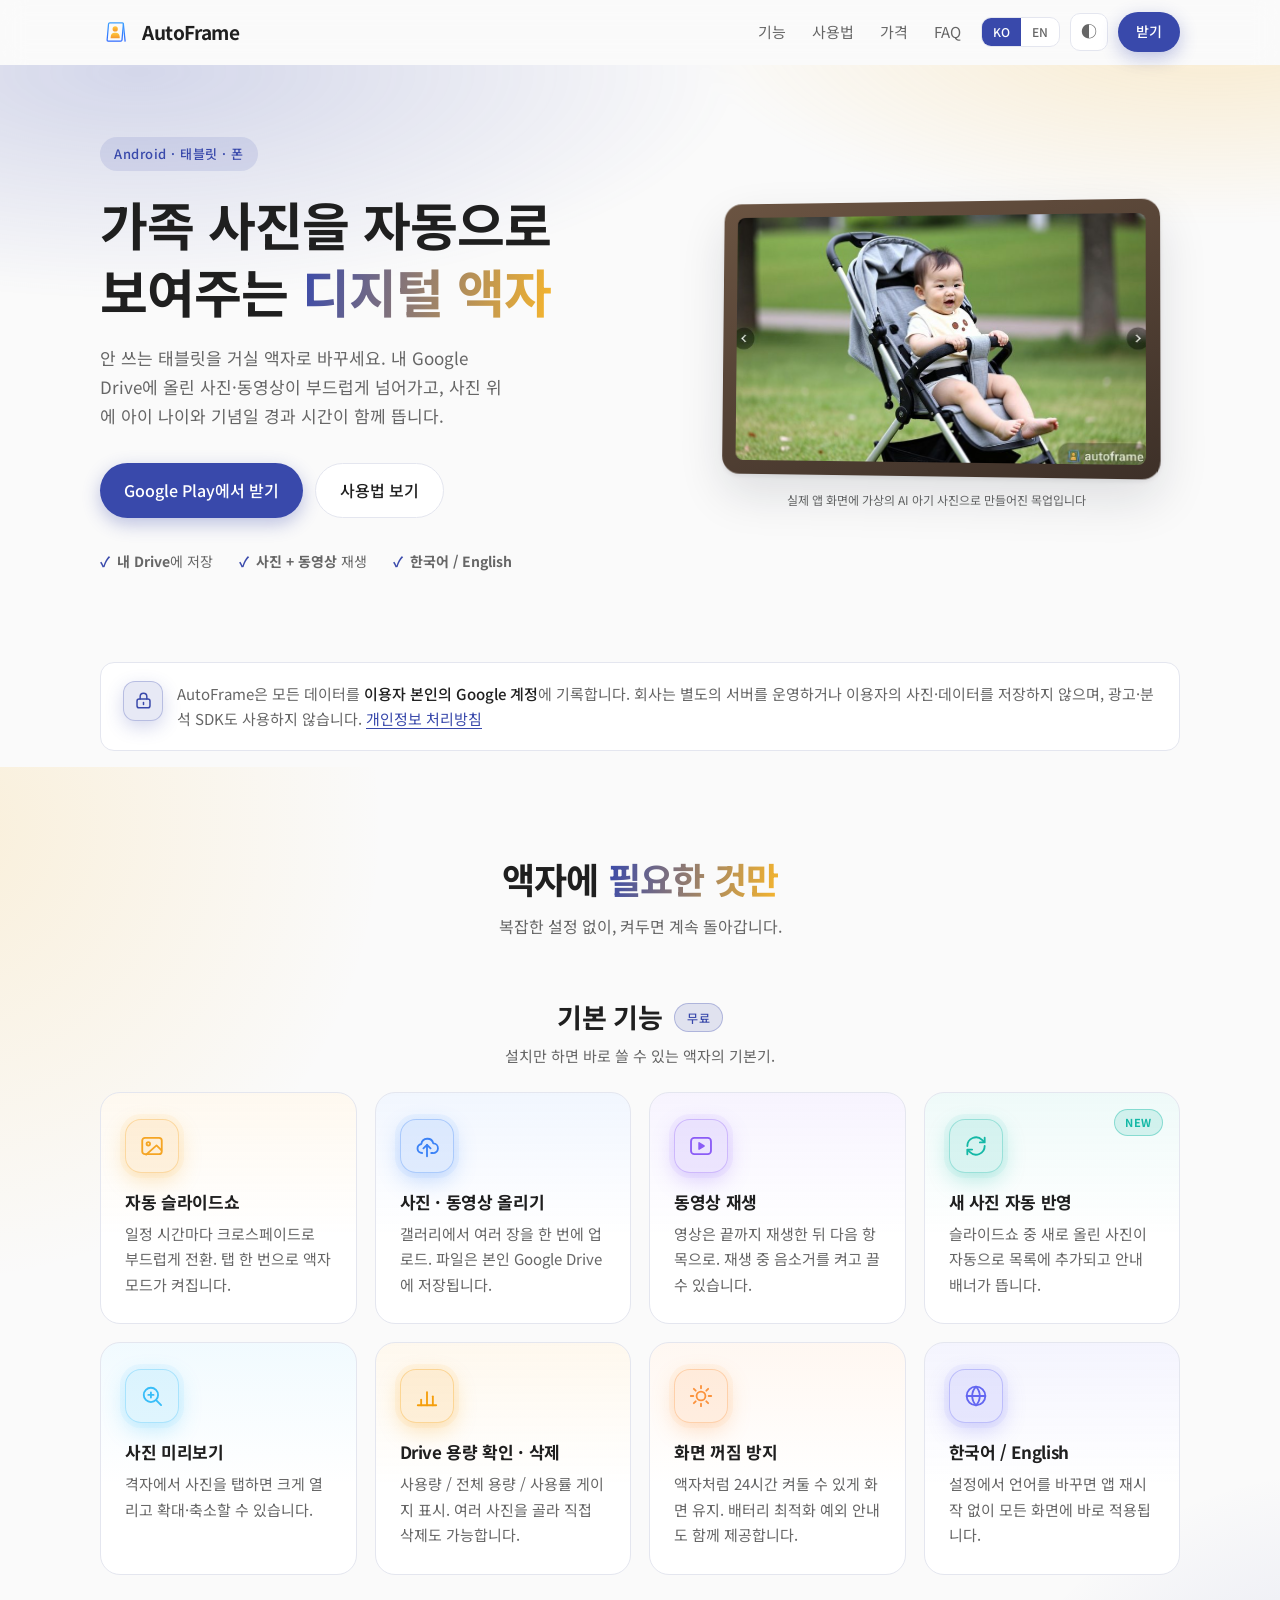
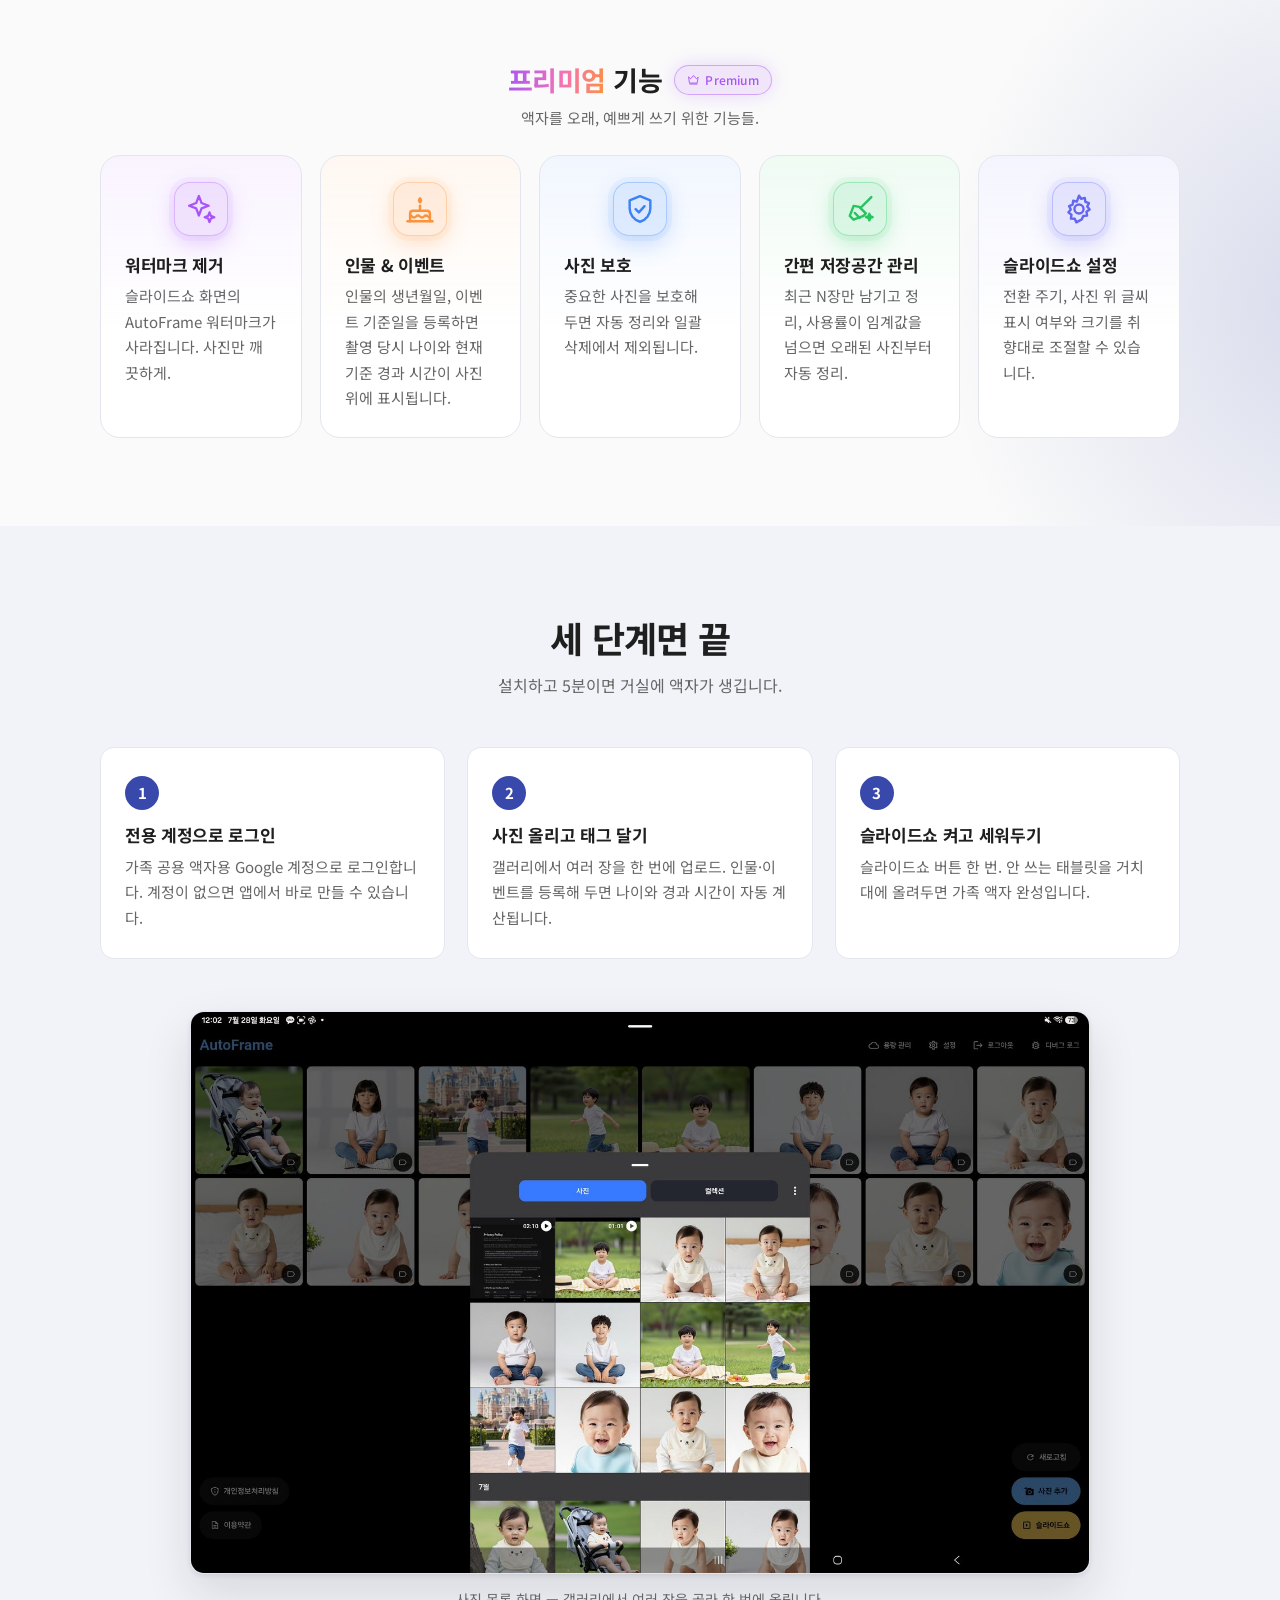
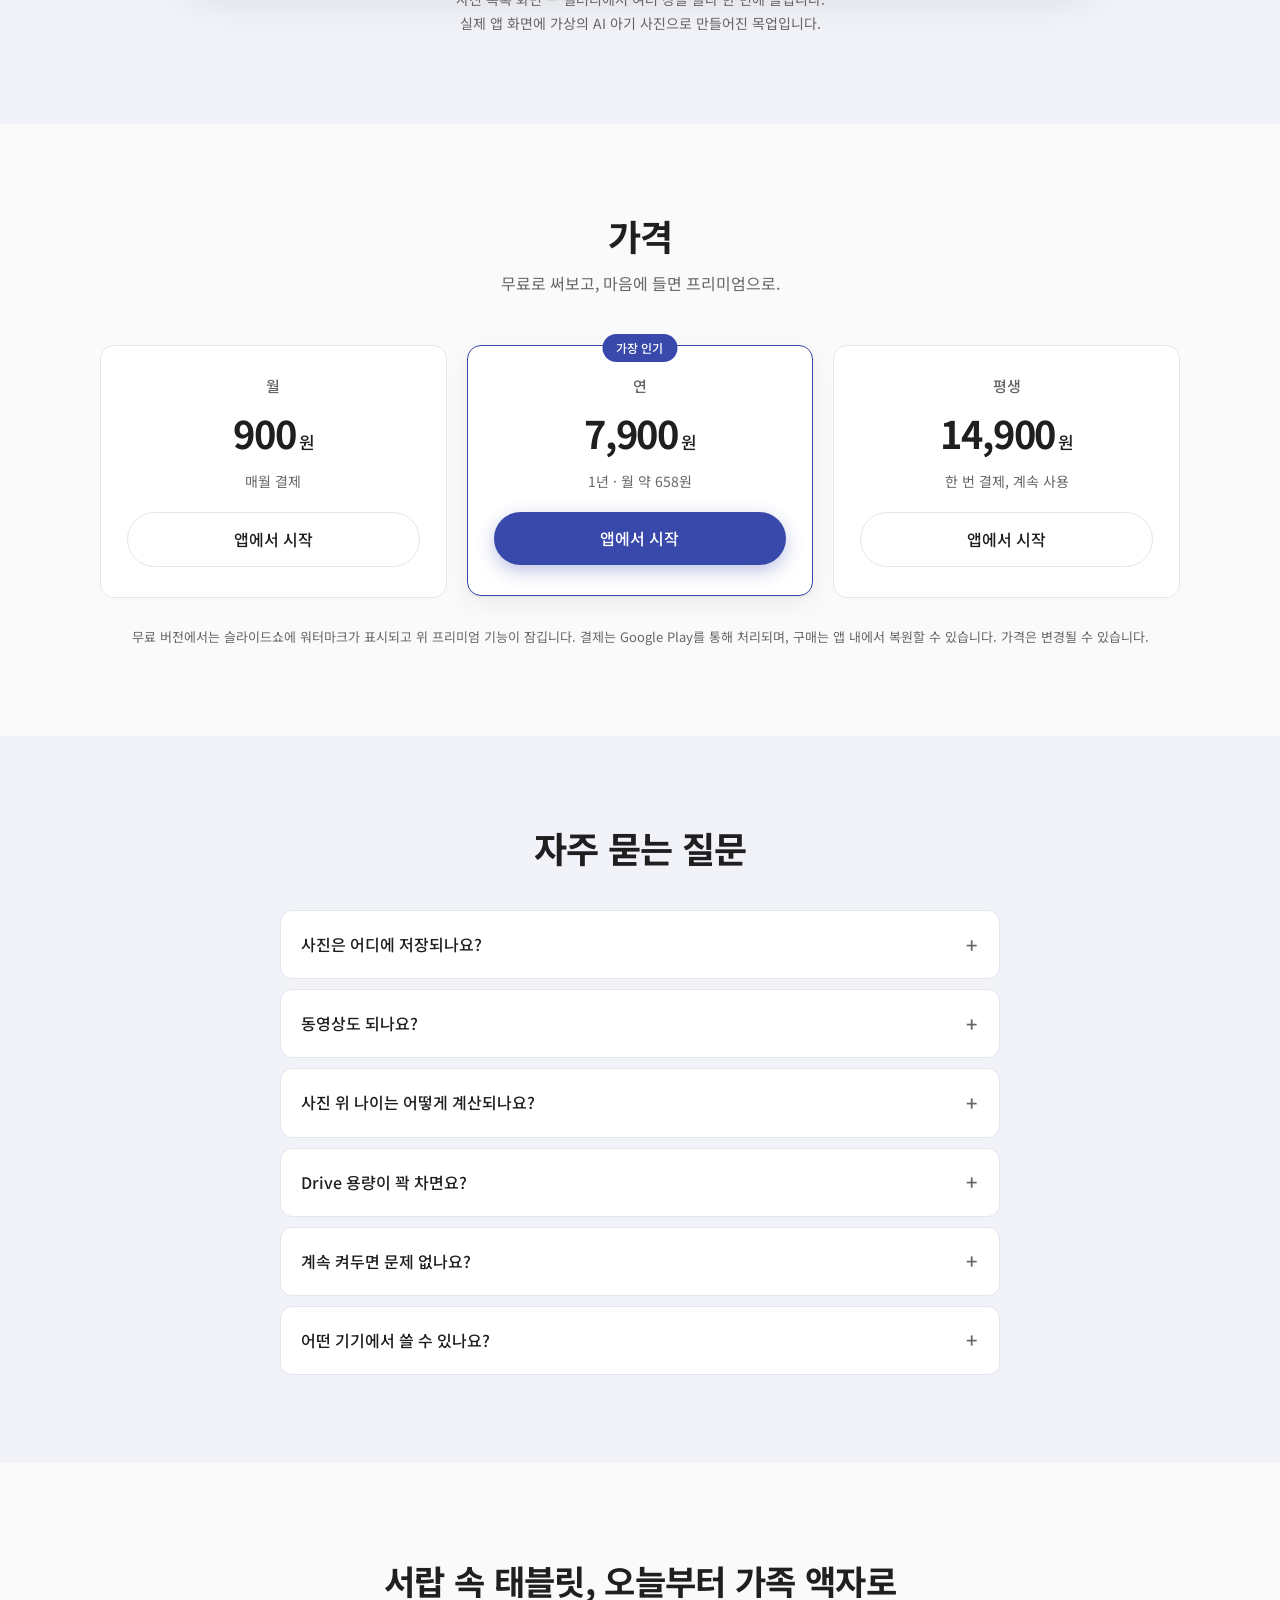
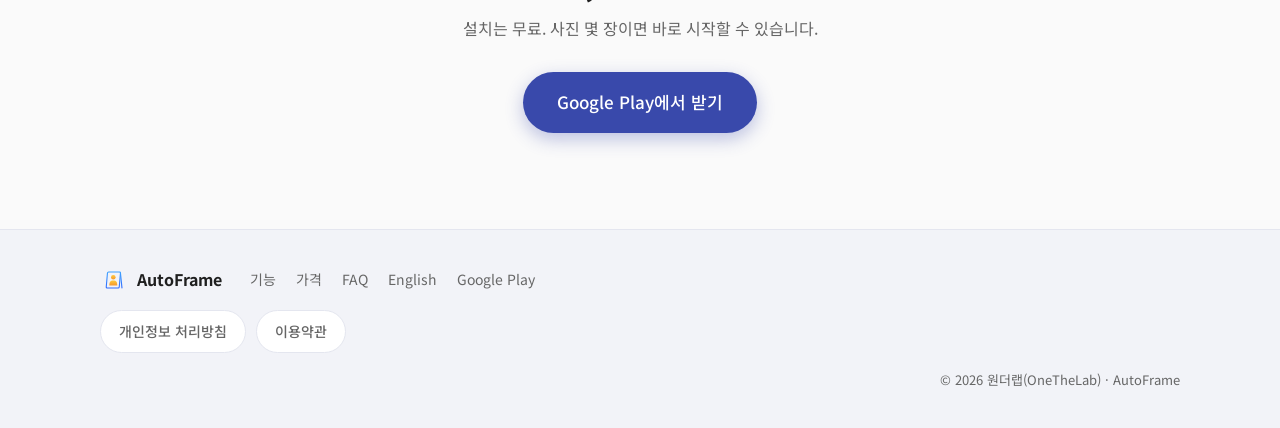
==== index.html @ da2c9f73 "Crop the letterbox out of the hero screenshot The app letterboxes the photo inside the 16:10 tablet " ====
<!DOCTYPE html>
<html lang="ko">
<head>
<meta charset="UTF-8">
<meta name="viewport" content="width=device-width, initial-scale=1">
<title>AutoFrame — 가족 사진을 자동으로 보여주는 디지털 액자</title>
<meta name="description" content="안 쓰는 태블릿을 가족 액자로. 내 Google Drive의 사진·동영상이 자동으로 넘어가고, 아이 나이와 기념일 경과 시간이 함께 표시됩니다.">
<meta name="theme-color" content="#3949AB">
<link rel="icon" href="assets/mark.svg" type="image/svg+xml">
<link rel="alternate" hreflang="ko" href="./">
<link rel="alternate" hreflang="en" href="en/">
<link rel="alternate" hreflang="x-default" href="./">
<meta property="og:title" content="AutoFrame — 가족 사진 디지털 액자">
<meta property="og:description" content="안 쓰는 태블릿을 가족 액자로. 사진이 자동으로 넘어가고 아이 나이가 함께 표시됩니다.">
<meta property="og:type" content="website">
<meta property="og:image" content="assets/feature.png">
<link rel="preconnect" href="https://fonts.googleapis.com">
<link rel="preconnect" href="https://fonts.gstatic.com" crossorigin>
<link href="https://fonts.googleapis.com/css2?family=Noto+Sans+KR:wght@400;500;700&display=swap" rel="stylesheet">
<link rel="stylesheet" href="css/style.css">
</head>
<body>

<svg width="0" height="0" style="position:absolute" aria-hidden="true" focusable="false">
  <symbol id="i-photo" viewBox="0 0 24 24" fill="none" stroke="currentColor" stroke-width="1.7" stroke-linecap="round" stroke-linejoin="round">
    <rect x="3" y="4.5" width="18" height="15" rx="2.5"/><circle cx="8.6" cy="10" r="1.6"/><path d="M20.6 15.8l-4.4-4.4L6.6 20"/>
  </symbol>
  <symbol id="i-upload" viewBox="0 0 24 24" fill="none" stroke="currentColor" stroke-width="1.7" stroke-linecap="round" stroke-linejoin="round">
    <path d="M7.5 18.5a4.2 4.2 0 0 1-.7-8.35A5.6 5.6 0 0 1 17.8 9.6a3.9 3.9 0 0 1-.3 8.9h-1.6"/><path d="M12 21.5V11"/><path d="M8.7 14.2L12 10.9l3.3 3.3"/>
  </symbol>
  <symbol id="i-play" viewBox="0 0 24 24" fill="none" stroke="currentColor" stroke-width="1.7" stroke-linecap="round" stroke-linejoin="round">
    <rect x="2.8" y="4.5" width="18.4" height="15" rx="3"/><path d="M10.2 9.1l4.6 2.9-4.6 2.9z" fill="currentColor" stroke-width="1.4"/>
  </symbol>
  <symbol id="i-refresh" viewBox="0 0 24 24" fill="none" stroke="currentColor" stroke-width="1.7" stroke-linecap="round" stroke-linejoin="round">
    <path d="M4 12a8 8 0 0 1 13.6-5.7l2 2"/><path d="M20 4.3v4.4h-4.4"/><path d="M20 12a8 8 0 0 1-13.6 5.7l-2-2"/><path d="M4 19.7v-4.4h4.4"/>
  </symbol>
  <symbol id="i-search" viewBox="0 0 24 24" fill="none" stroke="currentColor" stroke-width="1.7" stroke-linecap="round" stroke-linejoin="round">
    <circle cx="11" cy="11" r="6.6"/><path d="M15.8 15.8l4.6 4.6"/><path d="M8.6 11h4.8M11 8.6v4.8"/>
  </symbol>
  <symbol id="i-gauge" viewBox="0 0 24 24" fill="none" stroke="currentColor" stroke-width="1.7" stroke-linecap="round" stroke-linejoin="round">
    <path d="M3.5 20.5h17"/><path d="M6.6 20.5v-5.2"/><path d="M12 20.5V8.4"/><path d="M17.4 20.5v-8.2"/>
  </symbol>
  <symbol id="i-sun" viewBox="0 0 24 24" fill="none" stroke="currentColor" stroke-width="1.7" stroke-linecap="round" stroke-linejoin="round">
    <circle cx="12" cy="12" r="4.1"/><path d="M12 2.6v2.3M12 19.1v2.3M2.6 12h2.3M19.1 12h2.3M5.4 5.4l1.7 1.7M16.9 16.9l1.7 1.7M18.6 5.4l-1.7 1.7M7.1 16.9l-1.7 1.7"/>
  </symbol>
  <symbol id="i-globe" viewBox="0 0 24 24" fill="none" stroke="currentColor" stroke-width="1.7" stroke-linecap="round" stroke-linejoin="round">
    <circle cx="12" cy="12" r="8.6"/><path d="M3.4 12h17.2"/><path d="M12 3.4c2.3 2.4 3.5 5.4 3.5 8.6S14.3 18.2 12 20.6C9.7 18.2 8.5 15.2 8.5 12S9.7 5.8 12 3.4z"/>
  </symbol>
  <symbol id="i-sparkle" viewBox="0 0 24 24" fill="none" stroke="currentColor" stroke-width="1.6" stroke-linecap="round" stroke-linejoin="round">
    <path d="M10.5 2.8l1.9 5 5 1.9-5 1.9-1.9 5-1.9-5-5-1.9 5-1.9z"/><path d="M18 14.4l.95 2.45 2.45.95-2.45.95-.95 2.45-.95-2.45-2.45-.95 2.45-.95z"/>
  </symbol>
  <symbol id="i-cake" viewBox="0 0 24 24" fill="none" stroke="currentColor" stroke-width="1.7" stroke-linecap="round" stroke-linejoin="round">
    <path d="M3.2 20.6h17.6"/><path d="M5 20.6v-5.4a2 2 0 0 1 2-2h10a2 2 0 0 1 2 2v5.4"/><path d="M5 16.6c1.4 0 1.4 1.4 2.8 1.4s1.4-1.4 2.8-1.4 1.4 1.4 2.8 1.4 1.4-1.4 2.8-1.4 1.4 1.4 2.8 1.4"/><path d="M12 13.2V9.6"/><path d="M12 7.4c1-1 1-2 0-3-1 1-1 2 0 3z"/>
  </symbol>
  <symbol id="i-shield" viewBox="0 0 24 24" fill="none" stroke="currentColor" stroke-width="1.7" stroke-linecap="round" stroke-linejoin="round">
    <path d="M12 2.9l7.3 3v5.7c0 4.3-3 8-7.3 9.4-4.3-1.4-7.3-5.1-7.3-9.4V5.9z"/><path d="M8.9 12.1l2.3 2.3 4-4.4"/>
  </symbol>
  <symbol id="i-broom" viewBox="0 0 24 24" fill="none" stroke="currentColor" stroke-width="1.7" stroke-linecap="round" stroke-linejoin="round">
    <path d="M20 3.6l-7.7 7.7"/><path d="M11.5 10.5l4.6 4.6-1.6 1.7-7.1 2.7-2.6-2.6 2.7-7.1z"/><path d="M8.3 14.8l3.4 3.4"/><path d="M18.6 15.4l.62 1.68 1.68.62-1.68.62-.62 1.68-.62-1.68-1.68-.62 1.68-.62z"/>
  </symbol>
  <symbol id="i-gear" viewBox="0 0 24 24" fill="none" stroke="currentColor" stroke-width="1.7" stroke-linecap="round" stroke-linejoin="round">
    <circle cx="12" cy="12" r="3.2"/>
    <path d="M12 2.6l1.5 2.2 2.6-.6.4 2.7 2.5 1-1.2 2.4 1.7 2.1-2.2 1.6.4 2.7-2.7.2-1.1 2.5L12 20.4l-1.9 1-1.1-2.5-2.7-.2.4-2.7-2.2-1.6 1.7-2.1L5 9.9l2.5-1 .4-2.7 2.6.6z"/>
  </symbol>
  <symbol id="i-crown" viewBox="0 0 24 24" fill="none" stroke="currentColor" stroke-width="1.7" stroke-linecap="round" stroke-linejoin="round">
    <path d="M3.4 7.6l3.2 3.1 5.4-6 5.4 6 3.2-3.1-1.8 11H5.2z"/><path d="M5.2 20.4h13.6"/>
  </symbol>
  <symbol id="i-lock" viewBox="0 0 24 24" fill="none" stroke="currentColor" stroke-width="1.7" stroke-linecap="round" stroke-linejoin="round">
    <rect x="4.6" y="10.2" width="14.8" height="10.2" rx="2.4"/><path d="M8.2 10.2V7.4a3.8 3.8 0 0 1 7.6 0v2.8"/><path d="M12 14.4v2.2"/>
  </symbol>
</svg>

<a class="skip" href="#features">본문 바로가기</a>

<header class="nav" id="nav">
  <div class="wrap nav-inner">
    <a class="brand" href="#top">
      <img src="assets/mark.svg" alt="" width="32" height="32">
      <span>AutoFrame</span>
    </a>
    <nav class="nav-links">
      <a href="#features">기능</a>
      <a href="#how">사용법</a>
      <a href="#pricing">가격</a>
      <a href="#faq">FAQ</a>
    </nav>
    <div class="nav-actions">
      <div class="lang" role="group" aria-label="언어 선택">
        <a class="is-on" href="./" aria-current="page" hreflang="ko">KO</a>
        <a href="en/" hreflang="en" data-lang-switch="en">EN</a>
      </div>
      <button class="theme-toggle" id="themeToggle" type="button" aria-label="테마 전환">
        <span class="theme-icon" aria-hidden="true">◐</span>
      </button>
      <a class="btn btn-primary btn-sm" href="https://play.google.com/store/apps/details?id=com.onethelab.autoframe" target="_blank" rel="noopener">받기</a>
    </div>
  </div>
</header>

<main id="top">

  <!-- HERO -->
  <section class="hero">
    <div class="wrap hero-inner">
      <div class="hero-copy reveal">
        <p class="eyebrow">Android · 태블릿 · 폰</p>
        <h1>가족 사진을 자동으로<br>보여주는 <span class="grad">디지털 액자</span></h1>
        <p class="lead">
          안 쓰는 태블릿을 거실 액자로 바꾸세요.
          내 Google Drive에 올린 사진·동영상이 부드럽게 넘어가고,
          사진 위에 아이 나이와 기념일 경과 시간이 함께 뜹니다.
        </p>
        <div class="cta-row">
          <a class="btn btn-primary" href="https://play.google.com/store/apps/details?id=com.onethelab.autoframe" target="_blank" rel="noopener">Google Play에서 받기</a>
          <a class="btn btn-ghost" href="#how">사용법 보기</a>
        </div>
        <ul class="hero-facts">
          <li><strong>내 Drive</strong>에 저장</li>
          <li><strong>사진 + 동영상</strong> 재생</li>
          <li><strong>한국어 / English</strong></li>
        </ul>
      </div>

      <div class="hero-visual reveal">
        <div class="frame" id="frame">
          <div class="frame-screen">
            <img class="shot-img"
                 src="assets/screens/slideshow-1600.jpg"
                 srcset="assets/screens/slideshow-800.jpg 800w, assets/screens/slideshow-1600.jpg 1600w"
                 sizes="(max-width: 900px) 100vw, 440px"
                 width="1600" height="916"
                 alt="태블릿에 띄운 AutoFrame 슬라이드쇼 화면 — 유모차에 앉은 아기 사진이 전체 화면으로 표시되고 있다">
          </div>
        </div>
        <p class="frame-caption">실제 앱 화면에 가상의 AI 아기 사진으로 만들어진 목업입니다</p>
      </div>
    </div>
  </section>

  <!-- TRUST -->
  <section class="trust">
    <div class="wrap">
      <div class="trust-inner reveal">
        <span class="trust-ico" aria-hidden="true"><svg class="ic"><use href="#i-lock"/></svg></span>
        <p>
          AutoFrame은 모든 데이터를 <strong>이용자 본인의 Google 계정</strong>에 기록합니다.
          회사는 별도의 서버를 운영하거나 이용자의 사진·데이터를 저장하지 않으며, 광고·분석 SDK도 사용하지 않습니다.
          <a href="privacy.html">개인정보 처리방침</a>
        </p>
      </div>
    </div>
  </section>

  <!-- FEATURES -->
  <section id="features" class="section section-aurora">
    <div class="wrap">
      <h2 class="reveal">액자에 <span class="grad">필요한 것만</span></h2>
      <p class="section-lead reveal">복잡한 설정 없이, 켜두면 계속 돌아갑니다.</p>

      <!-- 기본 -->
      <div class="sub-head reveal">
        <h3 class="sub-title">기본 기능</h3>
        <span class="chip chip-free">무료</span>
        <p class="sub-desc">설치만 하면 바로 쓸 수 있는 액자의 기본기.</p>
      </div>

      <div class="grid">
        <article class="card reveal" style="--c:#F5A524">
          <span class="ico"><svg class="ic"><use href="#i-photo"/></svg></span>
          <h4>자동 슬라이드쇼</h4>
          <p>일정 시간마다 크로스페이드로 부드럽게 전환. 탭 한 번으로 액자 모드가 켜집니다.</p>
        </article>
        <article class="card reveal" style="--c:#3B82F6">
          <span class="ico"><svg class="ic"><use href="#i-upload"/></svg></span>
          <h4>사진 · 동영상 올리기</h4>
          <p>갤러리에서 여러 장을 한 번에 업로드. 파일은 본인 Google Drive에 저장됩니다.</p>
        </article>
        <article class="card reveal" style="--c:#8B5CF6">
          <span class="ico"><svg class="ic"><use href="#i-play"/></svg></span>
          <h4>동영상 재생</h4>
          <p>영상은 끝까지 재생한 뒤 다음 항목으로. 재생 중 음소거를 켜고 끌 수 있습니다.</p>
        </article>
        <article class="card reveal" style="--c:#14B8A6">
          <span class="flag">NEW</span>
          <span class="ico"><svg class="ic"><use href="#i-refresh"/></svg></span>
          <h4>새 사진 자동 반영</h4>
          <p>슬라이드쇼 중 새로 올린 사진이 자동으로 목록에 추가되고 안내 배너가 뜹니다.</p>
        </article>
        <article class="card reveal" style="--c:#38BDF8">
          <span class="ico"><svg class="ic"><use href="#i-search"/></svg></span>
          <h4>사진 미리보기</h4>
          <p>격자에서 사진을 탭하면 크게 열리고 확대·축소할 수 있습니다.</p>
        </article>
        <article class="card reveal" style="--c:#F59E0B">
          <span class="ico"><svg class="ic"><use href="#i-gauge"/></svg></span>
          <h4>Drive 용량 확인 · 삭제</h4>
          <p>사용량 / 전체 용량 / 사용률 게이지 표시. 여러 사진을 골라 직접 삭제도 가능합니다.</p>
        </article>
        <article class="card reveal" style="--c:#FB923C">
          <span class="ico"><svg class="ic"><use href="#i-sun"/></svg></span>
          <h4>화면 꺼짐 방지</h4>
          <p>액자처럼 24시간 켜둘 수 있게 화면 유지. 배터리 최적화 예외 안내도 함께 제공합니다.</p>
        </article>
        <article class="card reveal" style="--c:#6366F1">
          <span class="ico"><svg class="ic"><use href="#i-globe"/></svg></span>
          <h4>한국어 / English</h4>
          <p>설정에서 언어를 바꾸면 앱 재시작 없이 모든 화면에 바로 적용됩니다.</p>
        </article>
      </div>

      <!-- 프리미엄 -->
      <div class="sub-head sub-head-premium reveal">
        <h3 class="sub-title"><span class="grad-premium">프리미엄</span> 기능</h3>
        <span class="chip chip-premium"><svg class="ic"><use href="#i-crown"/></svg>Premium</span>
        <p class="sub-desc">액자를 오래, 예쁘게 쓰기 위한 기능들.</p>
      </div>

      <div class="grid grid-premium">
        <article class="card card-premium reveal" style="--c:#A855F7">
          <span class="ico"><svg class="ic"><use href="#i-sparkle"/></svg></span>
          <h4>워터마크 제거</h4>
          <p>슬라이드쇼 화면의 AutoFrame 워터마크가 사라집니다. 사진만 깨끗하게.</p>
        </article>
        <article class="card card-premium reveal" style="--c:#FB923C">
          <span class="ico"><svg class="ic"><use href="#i-cake"/></svg></span>
          <h4>인물 &amp; 이벤트</h4>
          <p>인물의 생년월일, 이벤트 기준일을 등록하면 촬영 당시 나이와 현재 기준 경과 시간이 사진 위에 표시됩니다.</p>
        </article>
        <article class="card card-premium reveal" style="--c:#3B82F6">
          <span class="ico"><svg class="ic"><use href="#i-shield"/></svg></span>
          <h4>사진 보호</h4>
          <p>중요한 사진을 보호해 두면 자동 정리와 일괄 삭제에서 제외됩니다.</p>
        </article>
        <article class="card card-premium reveal" style="--c:#22C55E">
          <span class="ico"><svg class="ic"><use href="#i-broom"/></svg></span>
          <h4>간편 저장공간 관리</h4>
          <p>최근 N장만 남기고 정리, 사용률이 임계값을 넘으면 오래된 사진부터 자동 정리.</p>
        </article>
        <article class="card card-premium reveal" style="--c:#6366F1">
          <span class="ico"><svg class="ic"><use href="#i-gear"/></svg></span>
          <h4>슬라이드쇼 설정</h4>
          <p>전환 주기, 사진 위 글씨 표시 여부와 크기를 취향대로 조절할 수 있습니다.</p>
        </article>
      </div>
    </div>
  </section>

  <!-- HOW -->
  <section id="how" class="section section-alt">
    <div class="wrap">
      <h2 class="reveal">세 단계면 끝</h2>
      <p class="section-lead reveal">설치하고 5분이면 거실에 액자가 생깁니다.</p>

      <ol class="steps">
        <li class="step reveal">
          <span class="step-no">1</span>
          <h3>전용 계정으로 로그인</h3>
          <p>가족 공용 액자용 Google 계정으로 로그인합니다. 계정이 없으면 앱에서 바로 만들 수 있습니다.</p>
        </li>
        <li class="step reveal">
          <span class="step-no">2</span>
          <h3>사진 올리고 태그 달기</h3>
          <p>갤러리에서 여러 장을 한 번에 업로드. 인물·이벤트를 등록해 두면 나이와 경과 시간이 자동 계산됩니다.</p>
        </li>
        <li class="step reveal">
          <span class="step-no">3</span>
          <h3>슬라이드쇼 켜고 세워두기</h3>
          <p>슬라이드쇼 버튼 한 번. 안 쓰는 태블릿을 거치대에 올려두면 가족 액자 완성입니다.</p>
        </li>
      </ol>

      <figure class="shot reveal">
        <img class="shot-img"
             src="assets/screens/library-1600.jpg"
             srcset="assets/screens/library-800.jpg 800w, assets/screens/library-1600.jpg 1600w"
             sizes="(max-width: 900px) 100vw, 900px"
             width="1600" height="999" loading="lazy" decoding="async"
             alt="AutoFrame 사진 목록 화면. 격자로 정렬된 가족 사진 위에 갤러리 선택 창이 열려 있다">
        <figcaption>사진 목록 화면 — 갤러리에서 여러 장을 골라 한 번에 올립니다.<br>실제 앱 화면에 가상의 AI 아기 사진으로 만들어진 목업입니다.</figcaption>
      </figure>
    </div>
  </section>

  <!-- PRICING -->
  <section id="pricing" class="section">
    <div class="wrap">
      <h2 class="reveal">가격</h2>
      <p class="section-lead reveal">무료로 써보고, 마음에 들면 프리미엄으로.</p>

      <div class="price-grid">
        <article class="price reveal">
          <h3>월</h3>
          <p class="amount">900<span>원</span></p>
          <p class="per">매월 결제</p>
          <a class="btn btn-ghost btn-block" href="https://play.google.com/store/apps/details?id=com.onethelab.autoframe" target="_blank" rel="noopener">앱에서 시작</a>
        </article>

        <article class="price is-best reveal">
          <span class="badge">가장 인기</span>
          <h3>연</h3>
          <p class="amount">7,900<span>원</span></p>
          <p class="per">1년 · 월 약 658원</p>
          <a class="btn btn-primary btn-block" href="https://play.google.com/store/apps/details?id=com.onethelab.autoframe" target="_blank" rel="noopener">앱에서 시작</a>
        </article>

        <article class="price reveal">
          <h3>평생</h3>
          <p class="amount">14,900<span>원</span></p>
          <p class="per">한 번 결제, 계속 사용</p>
          <a class="btn btn-ghost btn-block" href="https://play.google.com/store/apps/details?id=com.onethelab.autoframe" target="_blank" rel="noopener">앱에서 시작</a>
        </article>
      </div>

      <p class="price-note reveal">
        무료 버전에서는 슬라이드쇼에 워터마크가 표시되고 위 프리미엄 기능이 잠깁니다.
        결제는 Google Play를 통해 처리되며, 구매는 앱 내에서 복원할 수 있습니다. 가격은 변경될 수 있습니다.
      </p>
    </div>
  </section>

  <!-- FAQ -->
  <section id="faq" class="section section-alt">
    <div class="wrap wrap-narrow">
      <h2 class="reveal">자주 묻는 질문</h2>

      <div class="faq" id="faq-list">
        <details class="reveal">
          <summary>사진은 어디에 저장되나요?</summary>
          <p>본인 Google Drive에 저장됩니다. AutoFrame은 사진을 <em>보여주는</em> 액자이며 별도 저장·백업을 책임지지 않습니다. 원본은 따로 보관하세요.</p>
        </details>
        <details class="reveal">
          <summary>동영상도 되나요?</summary>
          <p>됩니다. 슬라이드쇼에서 영상은 끝까지 재생된 뒤 다음 항목으로 넘어가고, 재생 중 음소거를 켜고 끌 수 있습니다.</p>
        </details>
        <details class="reveal">
          <summary>사진 위 나이는 어떻게 계산되나요?</summary>
          <p>인물의 생년월일과 사진 촬영일을 비교해 <strong>촬영 당시 나이</strong>를, 오늘 날짜 기준으로 <strong>현재 나이</strong>를 함께 보여줍니다. 이벤트도 같은 방식으로 경과 시간을 표시합니다. 인물·이벤트 기능은 프리미엄입니다.</p>
        </details>
        <details class="reveal">
          <summary>Drive 용량이 꽉 차면요?</summary>
          <p>사용량 게이지로 상태를 확인하고 직접 골라 지울 수 있습니다. 최근 N장만 남기기와 임계값 자동 정리는 프리미엄 기능입니다. 삭제는 영구적이라 복구되지 않습니다.</p>
        </details>
        <details class="reveal">
          <summary>계속 켜두면 문제 없나요?</summary>
          <p>화면 꺼짐 방지 기능이 있고, 오래 켜둘 때 안정적으로 동작하도록 배터리 최적화 예외 등록을 안내합니다. 전원은 연결해 두는 걸 권장합니다.</p>
        </details>
        <details class="reveal">
          <summary>어떤 기기에서 쓸 수 있나요?</summary>
          <p>Android 폰·태블릿·폴더블을 지원합니다. 화면 폭에 맞춰 격자 열 수가 자동으로 늘어납니다.</p>
        </details>
      </div>
    </div>
  </section>

  <!-- CTA -->
  <section class="cta">
    <div class="wrap cta-inner reveal">
      <h2>서랍 속 태블릿, 오늘부터 가족 액자로</h2>
      <p>설치는 무료. 사진 몇 장이면 바로 시작할 수 있습니다.</p>
      <a class="btn btn-primary btn-lg" href="https://play.google.com/store/apps/details?id=com.onethelab.autoframe" target="_blank" rel="noopener">Google Play에서 받기</a>
    </div>
  </section>

</main>

<footer class="footer">
  <div class="wrap footer-inner">
    <div class="footer-brand">
      <img src="assets/mark.svg" alt="" width="28" height="28">
      <span>AutoFrame</span>
    </div>
    <nav class="footer-links">
      <a href="#features">기능</a>
      <a href="#pricing">가격</a>
      <a href="#faq">FAQ</a>
      <a href="en/" hreflang="en">English</a>
      <a href="https://play.google.com/store/apps/details?id=com.onethelab.autoframe" target="_blank" rel="noopener">Google Play</a>
    </nav>
    <div class="legal-links">
      <a class="btn btn-outline" href="privacy.html">개인정보 처리방침</a>
      <a class="btn btn-outline" href="terms.html">이용약관</a>
    </div>
    <p class="copy">© <span id="year">2026</span> 원더랩(OneTheLab) · AutoFrame</p>
  </div>
</footer>

<script src="js/main.js"></script>
</body>
</html>
---- css/style.css ----
/* AutoFrame landing — vanilla CSS */

:root {
  --brand: #3949AB;
  --brand-600: #303F9F;
  --brand-300: #7986CB;
  --accent: #F6B52D;
  --bg: #FAFAFA;
  --bg-alt: #F2F3F8;
  --surface: #FFFFFF;
  --line: #E4E6EF;
  --text: #1F1F1F;
  --text-2: #666666;
  --shadow: 0 1px 2px rgba(20, 22, 40, .06), 0 8px 24px rgba(20, 22, 40, .06);
  --shadow-lg: 0 2px 4px rgba(20, 22, 40, .08), 0 20px 48px rgba(20, 22, 40, .12);
  --r: 14px;
  --wrap: 1120px;
}

html[data-theme="dark"] {
  --brand: #7986CB;
  --brand-600: #9FA8DA;
  --brand-300: #5C6BC0;
  --accent: #FFC93D;
  --bg: #121212;
  --bg-alt: #171719;
  --surface: #1E1E1E;
  --line: #2E2E32;
  --text: #FFFFFF;
  --text-2: #B0B0B0;
  --shadow: 0 1px 2px rgba(0, 0, 0, .5), 0 8px 24px rgba(0, 0, 0, .35);
  --shadow-lg: 0 2px 6px rgba(0, 0, 0, .55), 0 24px 56px rgba(0, 0, 0, .45);
}

* { box-sizing: border-box; }

html { scroll-behavior: smooth; scroll-padding-top: 80px; }

body {
  margin: 0;
  font-family: "Noto Sans KR", "Google Sans", Inter, Roboto, -apple-system, "Segoe UI", sans-serif;
  color: var(--text);
  background: var(--bg);
  line-height: 1.7;
  -webkit-font-smoothing: antialiased;
  transition: background .25s ease, color .25s ease;
}

img { max-width: 100%; display: block; }
a { color: inherit; text-decoration: none; }

h1, h2, h3 { line-height: 1.28; letter-spacing: -.02em; margin: 0; font-weight: 700; }
p { margin: 0; }

.wrap { width: 100%; max-width: var(--wrap); margin: 0 auto; padding: 0 20px; }
.wrap-narrow { max-width: 760px; }

.skip {
  position: absolute; left: -9999px; top: 0;
  background: var(--brand); color: #fff; padding: 10px 16px; z-index: 100;
}
.skip:focus { left: 12px; top: 12px; border-radius: 8px; }

/* ---------- nav ---------- */
.nav {
  position: sticky; top: 0; z-index: 50;
  backdrop-filter: blur(12px);
  background: color-mix(in srgb, var(--bg) 82%, transparent);
  border-bottom: 1px solid transparent;
  transition: border-color .2s ease, box-shadow .2s ease;
}
.nav.is-stuck { border-bottom-color: var(--line); box-shadow: 0 1px 12px rgba(0, 0, 0, .05); }

.nav-inner { display: flex; align-items: center; gap: 20px; height: 64px; }

.brand { display: flex; align-items: center; gap: 10px; font-weight: 700; font-size: 19px; letter-spacing: -.02em; }
.brand img { border-radius: 7px; }

.nav-links { display: flex; gap: 26px; margin-left: auto; font-size: 15px; color: var(--text-2); }
.nav-links a { transition: color .15s ease; }
.nav-links a:hover { color: var(--text); }

.nav-actions { display: flex; align-items: center; gap: 10px; }

.lang {
  display: flex; align-items: center;
  border: 1px solid var(--line); border-radius: 10px; overflow: hidden;
  background: var(--surface); font-size: 12px; font-weight: 500;
}
.lang a {
  padding: 8px 11px; color: var(--text-2); line-height: 1;
  transition: color .15s ease, background .15s ease;
}
.lang a:hover { color: var(--text); }
.lang a.is-on { color: #fff; background: var(--brand); }
html[data-theme="dark"] .lang a.is-on { color: #10131f; }

.theme-toggle {
  width: 38px; height: 38px; border-radius: 10px;
  border: 1px solid var(--line); background: var(--surface); color: var(--text-2);
  font-size: 16px; cursor: pointer; line-height: 1;
  transition: color .15s ease, border-color .15s ease;
}
.theme-toggle:hover { color: var(--text); border-color: var(--brand); }

/* ---------- buttons ---------- */
.btn {
  display: inline-flex; align-items: center; justify-content: center;
  padding: 13px 24px; border-radius: 999px;
  font-size: 16px; font-weight: 500; white-space: nowrap;
  transition: transform .15s ease, box-shadow .2s ease, background .2s ease, border-color .2s ease;
}
.btn:active { transform: translateY(1px); }
.btn-sm { padding: 8px 18px; font-size: 14px; }
.btn-lg { padding: 16px 34px; font-size: 17px; }
.btn-block { width: 100%; margin-top: 18px; }

.btn-primary { background: var(--brand); color: #fff; box-shadow: 0 6px 18px color-mix(in srgb, var(--brand) 32%, transparent); }
.btn-primary:hover { background: var(--brand-600); box-shadow: 0 10px 26px color-mix(in srgb, var(--brand) 40%, transparent); }
html[data-theme="dark"] .btn-primary { color: #10131f; }

.btn-ghost { background: var(--surface); color: var(--text); border: 1px solid var(--line); }
.btn-ghost:hover { border-color: var(--brand); color: var(--brand); }

/* ---------- hero ---------- */
.hero { position: relative; padding: 72px 0 88px; overflow: hidden; }
.hero::before {
  content: ""; position: absolute; inset: -30% -20% auto -20%; height: 620px; z-index: -1;
  background:
    radial-gradient(48% 52% at 22% 30%, color-mix(in srgb, var(--brand) 20%, transparent), transparent 70%),
    radial-gradient(42% 46% at 82% 22%, color-mix(in srgb, var(--accent) 22%, transparent), transparent 70%);
  filter: blur(6px);
}

.hero-inner { display: grid; grid-template-columns: 1.05fr .95fr; gap: 56px; align-items: center; }

.eyebrow {
  display: inline-block; font-size: 13px; font-weight: 500; letter-spacing: .04em;
  color: var(--brand); background: color-mix(in srgb, var(--brand) 12%, transparent);
  padding: 6px 14px; border-radius: 999px; margin-bottom: 20px;
}

.hero h1 { font-size: clamp(32px, 5.2vw, 52px); }
.grad {
  background: linear-gradient(100deg, var(--brand), var(--accent));
  -webkit-background-clip: text; background-clip: text; color: transparent;
}

.grad-premium {
  background: linear-gradient(100deg, #A855F7, #F472B6 55%, #FB923C);
  -webkit-background-clip: text; background-clip: text; color: transparent;
}

.lead { margin-top: 20px; font-size: 17px; color: var(--text-2); max-width: 46ch; }

.cta-row { display: flex; flex-wrap: wrap; gap: 12px; margin-top: 32px; }

.hero-facts {
  display: flex; flex-wrap: wrap; gap: 8px 26px;
  list-style: none; margin: 32px 0 0; padding: 0;
  font-size: 14px; color: var(--text-2);
}
.hero-facts li::before { content: "✓"; color: var(--brand); margin-right: 7px; font-weight: 700; }

/* ---------- hero frame mock ---------- */
.hero-visual { display: flex; flex-direction: column; align-items: center; gap: 14px; }

.frame {
  width: 100%; max-width: 440px; aspect-ratio: 16 / 10;
  padding: 14px; border-radius: 18px;
  background: linear-gradient(160deg, #6b5442, #3d3028);
  box-shadow: var(--shadow-lg);
  transform: perspective(1200px) rotateY(-7deg) rotateX(2deg);
  transition: transform .5s cubic-bezier(.2, .7, .3, 1);
}
.frame:hover { transform: perspective(1200px) rotateY(0deg) rotateX(0deg); }

.frame-screen {
  position: relative; width: 100%; height: 100%;
  border-radius: 8px; overflow: hidden; background: #000;
}

.frame-caption { font-size: 12px; color: var(--text-2); }

.shot-img { width: 100%; height: 100%; object-fit: cover; display: block; }

/* wide screenshot card */
.shot { margin: 52px auto 0; max-width: 900px; }
.shot .shot-img {
  height: auto; border-radius: 14px; border: 1px solid var(--line);
  box-shadow: var(--shadow-lg);
}
.shot figcaption { margin-top: 14px; text-align: center; font-size: 14px; color: var(--text-2); }

/* ---------- trust strip ---------- */
.trust { padding: 0 0 16px; }
.trust-inner {
  display: flex; align-items: flex-start; gap: 14px;
  padding: 18px 22px; border-radius: var(--r);
  background: var(--surface); border: 1px solid var(--line);
}
.trust-ico {
  flex: none; width: 40px; height: 40px; border-radius: 12px;
  display: grid; place-items: center; color: var(--brand);
  background: color-mix(in srgb, var(--brand) 12%, transparent);
  border: 1px solid color-mix(in srgb, var(--brand) 28%, transparent);
  box-shadow: 0 6px 18px color-mix(in srgb, var(--brand) 22%, transparent);
}
.trust-ico .ic { width: 21px; height: 21px; }
.trust p { font-size: 15px; color: var(--text-2); }
.trust strong { color: var(--text); font-weight: 500; }
.trust a { color: var(--brand); text-decoration: underline; text-underline-offset: 3px; white-space: nowrap; }

/* ---------- sections ---------- */
.section { padding: 88px 0; }
.section-alt { background: var(--bg-alt); }
.section h2 { font-size: clamp(26px, 3.4vw, 36px); text-align: center; }
.section-lead { text-align: center; color: var(--text-2); margin-top: 12px; }

.grid {
  display: grid; grid-template-columns: repeat(auto-fit, minmax(250px, 1fr));
  gap: 18px; margin-top: 24px;
}

/* ---------- feature subsections ---------- */
.sub-head {
  display: flex; flex-wrap: wrap; justify-content: center; align-items: center;
  gap: 8px 12px; margin-top: 60px; text-align: center;
}
.sub-head-premium { margin-top: 88px; }
.sub-title { font-size: clamp(21px, 2.6vw, 27px); }
.sub-desc { width: 100%; font-size: 15px; color: var(--text-2); }

.chip {
  display: inline-flex; align-items: center; gap: 5px;
  font-size: 12px; font-weight: 500; letter-spacing: .02em;
  padding: 4px 12px; border-radius: 999px; line-height: 1.6;
}
.chip .ic { width: 13px; height: 13px; }
.chip-free {
  color: var(--brand); background: color-mix(in srgb, var(--brand) 13%, transparent);
  border: 1px solid color-mix(in srgb, var(--brand) 30%, transparent);
}
.chip-premium {
  color: #A855F7; background: color-mix(in srgb, #A855F7 12%, transparent);
  border: 1px solid color-mix(in srgb, #A855F7 45%, transparent);
  box-shadow: 0 0 18px color-mix(in srgb, #A855F7 22%, transparent);
}
html[data-theme="dark"] .chip-premium { color: #C084FC; }

.card h4 { font-size: 17px; font-weight: 700; letter-spacing: -.02em; line-height: 1.28; margin: 0; }

/* premium cards: circular icon, five across */
.grid-premium { grid-template-columns: repeat(5, 1fr); }
.card-premium { padding: 30px 22px; }
.card-premium .ico {
  width: 78px; height: 78px; border-radius: 50%;
  margin: 0 auto 22px;
}
.card-premium .ic { width: 34px; height: 34px; }

/* aurora glow behind the features section */
.section-aurora { position: relative; overflow: hidden; }
.section-aurora > * { position: relative; z-index: 1; }
.section-aurora::before {
  content: ""; position: absolute; inset: -10% -15%; z-index: 0; pointer-events: none;
  background:
    radial-gradient(38% 40% at 8% 12%, color-mix(in srgb, var(--accent) 16%, transparent), transparent 70%),
    radial-gradient(34% 38% at 92% 78%, color-mix(in srgb, var(--brand) 18%, transparent), transparent 70%);
}
html[data-theme="dark"] .section-aurora::before {
  background:
    radial-gradient(38% 40% at 8% 12%, color-mix(in srgb, var(--accent) 22%, transparent), transparent 70%),
    radial-gradient(36% 40% at 92% 78%, color-mix(in srgb, #8B5CF6 30%, transparent), transparent 70%);
}

.card {
  position: relative;
  --c: var(--brand);
  background:
    linear-gradient(180deg, color-mix(in srgb, var(--c) 7%, transparent), transparent 62%),
    var(--surface);
  border: 1px solid var(--line);
  border-radius: 20px; padding: 26px 24px;
  transition: transform .22s ease, box-shadow .25s ease, border-color .25s ease;
}
.card:hover {
  transform: translateY(-4px);
  border-color: color-mix(in srgb, var(--c) 45%, var(--line));
  box-shadow: 0 10px 34px color-mix(in srgb, var(--c) 20%, transparent), var(--shadow);
}
html[data-theme="dark"] .card {
  background:
    linear-gradient(180deg, color-mix(in srgb, var(--c) 12%, transparent), transparent 62%),
    rgba(255, 255, 255, .028);
  border-color: rgba(255, 255, 255, .09);
}
html[data-theme="dark"] .card:hover { box-shadow: 0 14px 44px color-mix(in srgb, var(--c) 26%, transparent); }

/* icon tile */
.card .ico {
  width: 54px; height: 54px; border-radius: 16px;
  display: grid; place-items: center; color: var(--c);
  background: color-mix(in srgb, var(--c) 13%, transparent);
  border: 1px solid color-mix(in srgb, var(--c) 32%, transparent);
  box-shadow: 0 0 0 5px color-mix(in srgb, var(--c) 6%, transparent),
              0 8px 22px color-mix(in srgb, var(--c) 26%, transparent);
  margin-bottom: 18px;
  transition: box-shadow .25s ease, transform .22s ease;
}
.card:hover .ico {
  transform: translateY(-1px);
  box-shadow: 0 0 0 6px color-mix(in srgb, var(--c) 10%, transparent),
              0 10px 28px color-mix(in srgb, var(--c) 42%, transparent);
}
.ic { width: 26px; height: 26px; display: block; }

.card h3 { font-size: 17px; }
.card p { margin-top: 8px; font-size: 15px; color: var(--text-2); }

/* "NEW" flag */
.flag {
  position: absolute; top: 16px; right: 16px;
  font-size: 11px; font-weight: 700; letter-spacing: .06em;
  padding: 3px 10px; border-radius: 999px; color: var(--c);
  background: color-mix(in srgb, var(--c) 14%, transparent);
  border: 1px solid color-mix(in srgb, var(--c) 40%, transparent);
}

/* ---------- steps ---------- */
.steps {
  list-style: none; margin: 48px 0 0; padding: 0;
  display: grid; grid-template-columns: repeat(auto-fit, minmax(260px, 1fr)); gap: 22px;
}
.step {
  background: var(--surface); border: 1px solid var(--line);
  border-radius: var(--r); padding: 28px 24px;
}
.step-no {
  display: inline-flex; align-items: center; justify-content: center;
  width: 34px; height: 34px; border-radius: 50%;
  background: var(--brand); color: #fff; font-weight: 700; font-size: 15px; margin-bottom: 14px;
}
html[data-theme="dark"] .step-no { color: #10131f; }
.step h3 { font-size: 17px; }
.step p { margin-top: 8px; font-size: 15px; color: var(--text-2); }

/* ---------- pricing ---------- */
.price-grid {
  display: grid; grid-template-columns: repeat(auto-fit, minmax(250px, 1fr));
  gap: 20px; margin-top: 48px; align-items: start;
}
.price {
  position: relative; background: var(--surface); border: 1px solid var(--line);
  border-radius: var(--r); padding: 30px 26px; text-align: center;
}
.price.is-best { border-color: var(--brand); box-shadow: var(--shadow); }
.badge {
  position: absolute; top: -12px; left: 50%; transform: translateX(-50%);
  background: var(--brand); color: #fff; font-size: 12px; font-weight: 500;
  padding: 4px 14px; border-radius: 999px; white-space: nowrap;
}
html[data-theme="dark"] .badge { color: #10131f; }
.price h3 { font-size: 15px; color: var(--text-2); font-weight: 500; }
.amount { font-size: 38px; font-weight: 700; letter-spacing: -.03em; margin-top: 6px; }
.amount span { font-size: 17px; font-weight: 500; margin-left: 3px; }
.per { font-size: 14px; color: var(--text-2); margin-top: 4px; }
.price-note { text-align: center; margin-top: 28px; font-size: 13px; color: var(--text-2); }

/* ---------- faq ---------- */
.faq { margin-top: 40px; display: flex; flex-direction: column; gap: 10px; }
.faq details {
  background: var(--surface); border: 1px solid var(--line);
  border-radius: 12px; padding: 4px 20px;
}
.faq summary {
  list-style: none; cursor: pointer; padding: 16px 28px 16px 0;
  font-weight: 500; position: relative;
}
.faq summary::-webkit-details-marker { display: none; }
.faq summary::after {
  content: "+"; position: absolute; right: 2px; top: 50%; transform: translateY(-50%);
  font-size: 20px; color: var(--text-2); transition: transform .2s ease;
}
.faq details[open] summary::after { content: "−"; }
.faq details p { padding-bottom: 18px; font-size: 15px; color: var(--text-2); }

/* ---------- cta ---------- */
.cta { padding: 96px 0; text-align: center; }
.cta-inner h2 { font-size: clamp(24px, 3.2vw, 34px); }
.cta-inner p { margin-top: 12px; color: var(--text-2); }
.cta-inner .btn { margin-top: 30px; }

/* ---------- footer ---------- */
.footer { border-top: 1px solid var(--line); padding: 36px 0; background: var(--bg-alt); }
.footer-inner { display: flex; flex-wrap: wrap; align-items: center; gap: 16px 28px; }
.footer-brand { display: flex; align-items: center; gap: 9px; font-weight: 700; }
.footer-links { display: flex; flex-wrap: wrap; gap: 20px; font-size: 14px; color: var(--text-2); }
.footer-links a:hover { color: var(--text); }
.copy { margin-left: auto; font-size: 13px; color: var(--text-2); }

/* ---------- legal pages ---------- */
.legal { padding: 56px 0 88px; }
.legal-head { padding-bottom: 22px; border-bottom: 1px solid var(--line); margin-bottom: 12px; }
.legal-head h1 { font-size: clamp(26px, 4vw, 36px); }
.legal-meta { margin-top: 10px; font-size: 14px; color: var(--text-2); }

.legal-body h2 {
  font-size: 20px; text-align: left; margin-top: 44px;
  padding-top: 4px; scroll-margin-top: 84px;
}
.legal-body h3 { font-size: 16px; margin-top: 24px; }
.legal-body p { margin-top: 12px; color: var(--text-2); font-size: 15px; }
.legal-body ul { margin: 12px 0 0; padding-left: 20px; color: var(--text-2); font-size: 15px; }
.legal-body li { margin-top: 7px; }
.legal-body li::marker { color: var(--brand); }
.legal-body strong { color: var(--text); font-weight: 500; }
.legal-body a { color: var(--brand); text-decoration: underline; text-underline-offset: 3px; }

.legal-body code, .legal-meta code {
  font-family: ui-monospace, SFMono-Regular, Menlo, Consolas, monospace;
  font-size: .9em; padding: 2px 6px; border-radius: 6px;
  background: var(--bg-alt); border: 1px solid var(--line); word-break: break-all;
}

.legal-table { width: 100%; overflow-x: auto; margin-top: 16px; }
.legal-table table { width: 100%; border-collapse: collapse; font-size: 14px; min-width: 460px; }
.legal-table th, .legal-table td {
  text-align: left; padding: 11px 14px; border-bottom: 1px solid var(--line); vertical-align: top;
}
.legal-table th { font-weight: 500; color: var(--text); background: var(--bg-alt); }
.legal-table td { color: var(--text-2); }

.note {
  margin-top: 20px; padding: 16px 18px; border-radius: 12px;
  background: var(--bg-alt); border: 1px solid var(--line);
  font-size: 14px; color: var(--text-2);
}

.legal-nav { display: flex; flex-wrap: wrap; gap: 10px; margin-top: 48px; }

/* legal link buttons on the landing page footer */
.legal-links { display: flex; flex-wrap: wrap; gap: 10px; width: 100%; }
.btn-outline {
  padding: 9px 18px; font-size: 14px; border-radius: 999px;
  border: 1px solid var(--line); background: var(--surface); color: var(--text-2);
}
.btn-outline:hover { border-color: var(--brand); color: var(--brand); }

/* ---------- reveal ---------- */
.reveal { opacity: 0; transform: translateY(16px); transition: opacity .55s ease, transform .55s ease; }
.reveal.in { opacity: 1; transform: none; }

/* ---------- responsive ---------- */
@media (max-width: 1080px) {
  .grid-premium { grid-template-columns: repeat(3, 1fr); }
}

@media (max-width: 740px) {
  .grid-premium { grid-template-columns: repeat(2, 1fr); }
}

@media (max-width: 900px) {
  .hero-inner { grid-template-columns: 1fr; gap: 44px; }
  .hero { padding: 48px 0 64px; }
  .frame { transform: none; }
  .lead { max-width: none; }
  .nav-links { display: none; }
  .copy { margin-left: 0; width: 100%; }
}

@media (max-width: 480px) {
  .grid-premium { grid-template-columns: 1fr; }
  .section { padding: 64px 0; }
  .cta { padding: 72px 0; }
  .cta-row .btn { width: 100%; }
}

@media (prefers-reduced-motion: reduce) {
  * { animation: none !important; transition: none !important; }
  html { scroll-behavior: auto; }
  .reveal { opacity: 1; transform: none; }
}
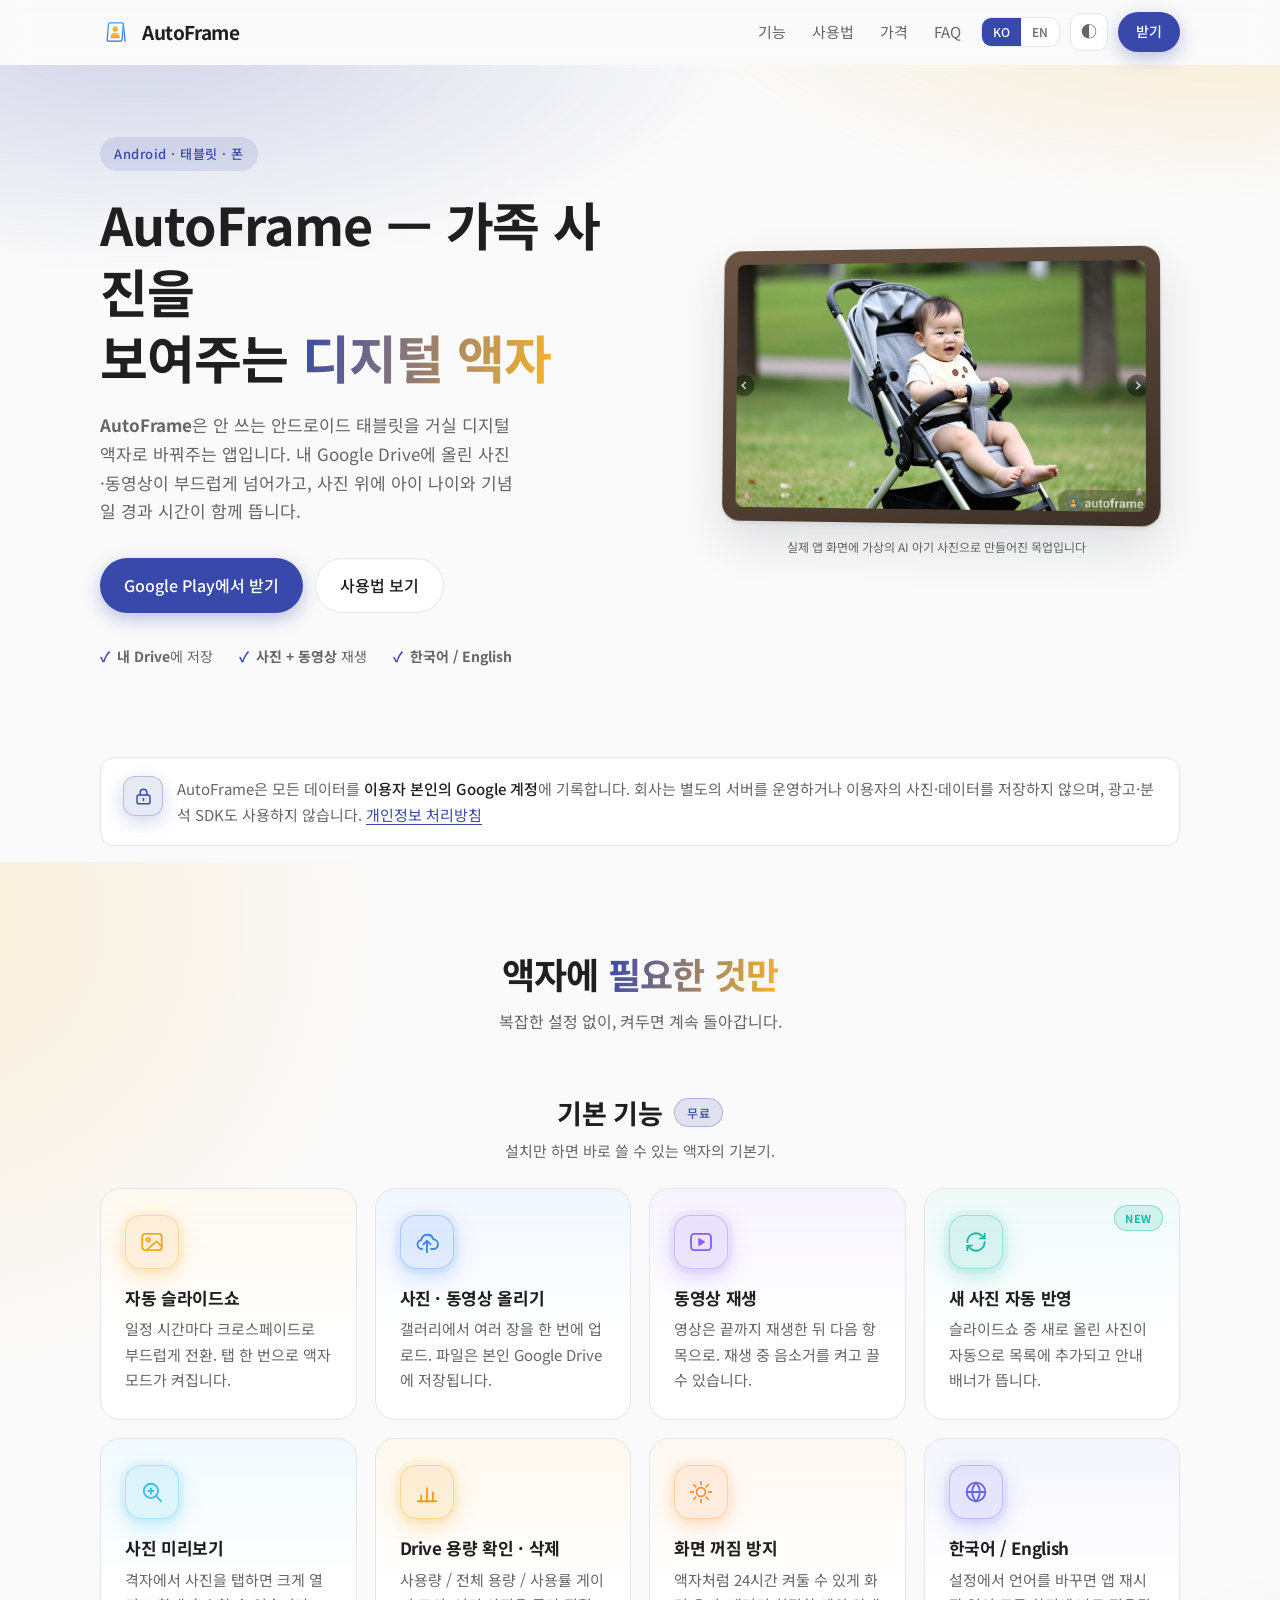
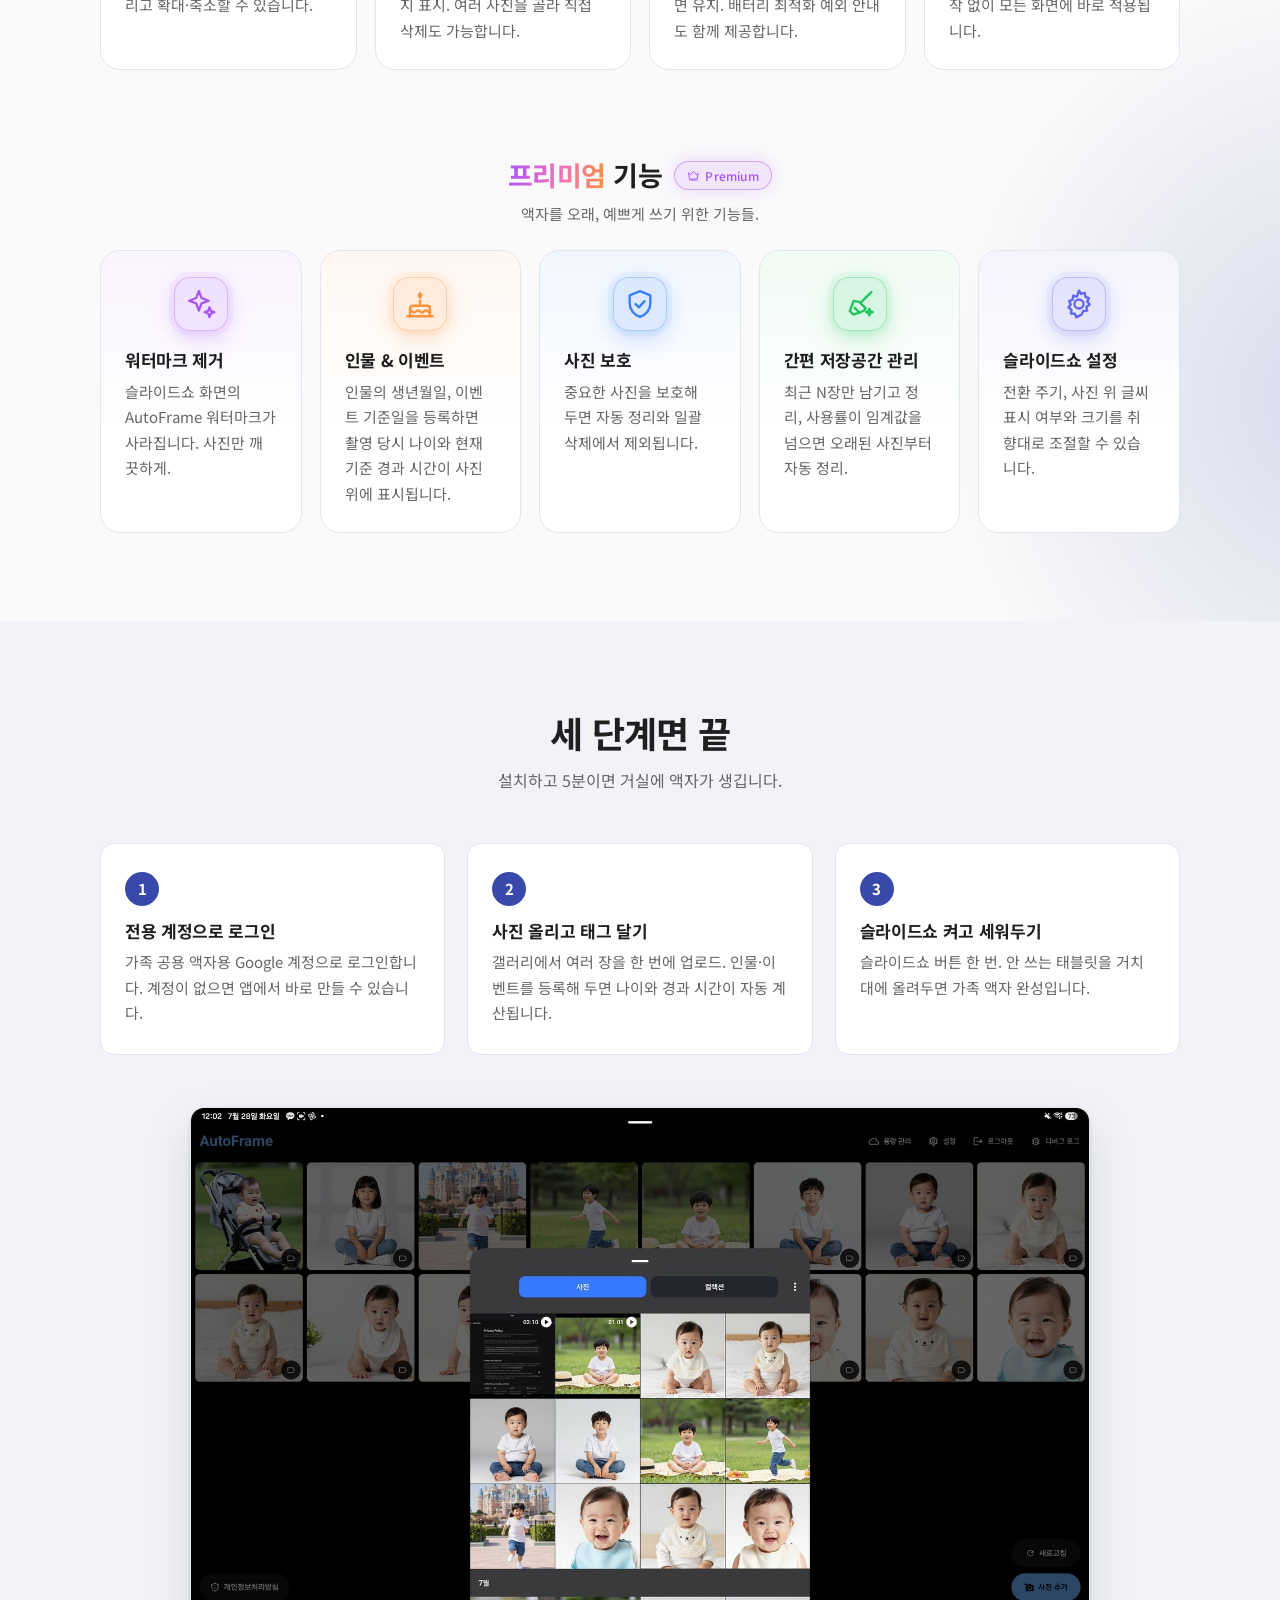
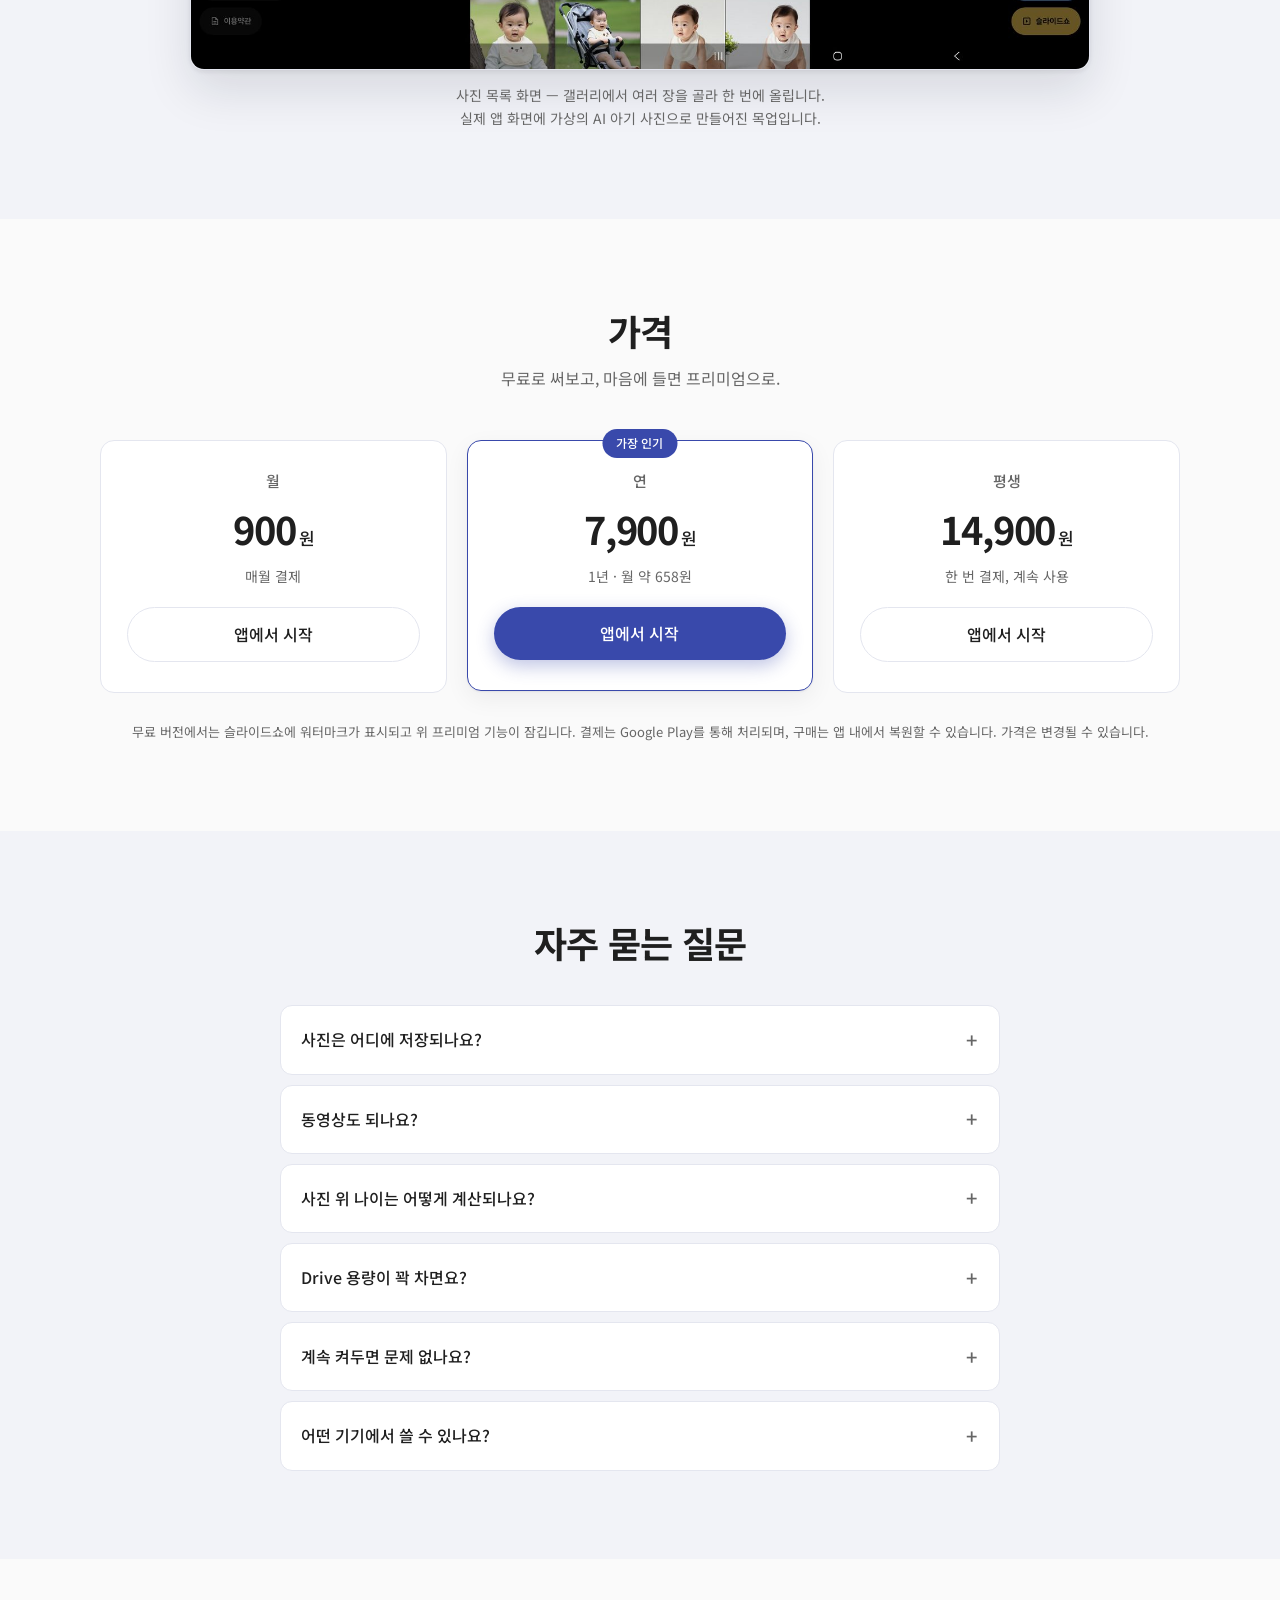
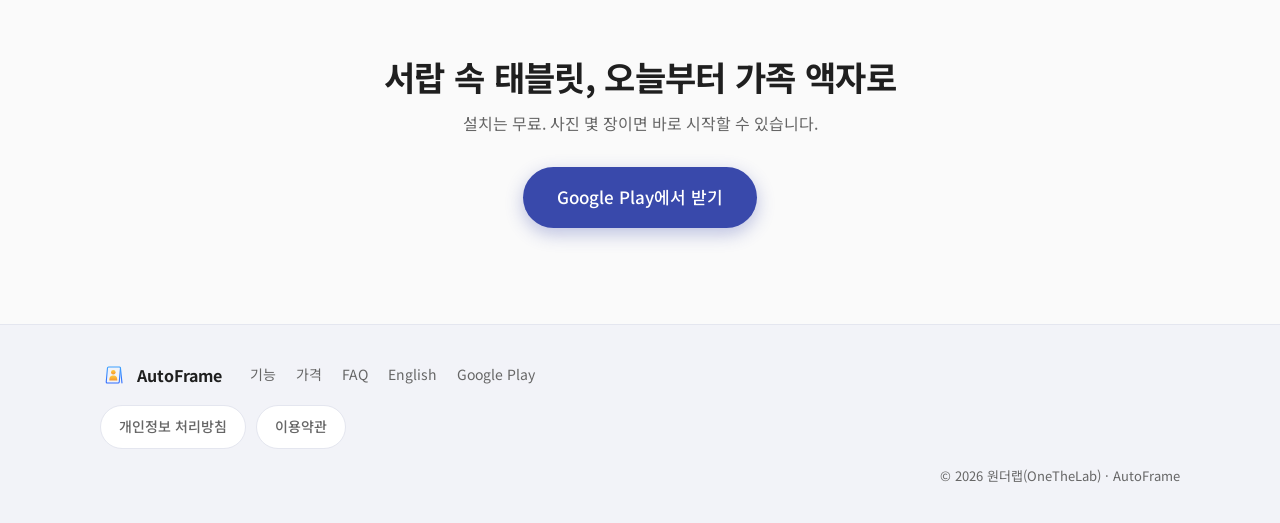
==== commit cc9ac8a5: "Make the landing copy visible without JS and lead with the app name Google's automated OAuth brand r" ====
--- a/index.html
+++ b/index.html
@@ -18,6 +18,7 @@
 <link rel="preconnect" href="https://fonts.gstatic.com" crossorigin>
 <link href="https://fonts.googleapis.com/css2?family=Noto+Sans+KR:wght@400;500;700&display=swap" rel="stylesheet">
 <link rel="stylesheet" href="css/style.css">
+<script>document.documentElement.className += ' js';</script>
 </head>
 <body>
 
@@ -104,9 +105,9 @@
     <div class="wrap hero-inner">
       <div class="hero-copy reveal">
         <p class="eyebrow">Android · 태블릿 · 폰</p>
-        <h1>가족 사진을 자동으로<br>보여주는 <span class="grad">디지털 액자</span></h1>
+        <h1>AutoFrame — 가족 사진을<br>보여주는 <span class="grad">디지털 액자</span></h1>
         <p class="lead">
-          안 쓰는 태블릿을 거실 액자로 바꾸세요.
+          <strong>AutoFrame</strong>은 안 쓰는 안드로이드 태블릿을 거실 디지털 액자로 바꿔주는 앱입니다.
           내 Google Drive에 올린 사진·동영상이 부드럽게 넘어가고,
           사진 위에 아이 나이와 기념일 경과 시간이 함께 뜹니다.
         </p>
--- a/css/style.css
+++ b/css/style.css
@@ -448,8 +448,10 @@
 .btn-outline:hover { border-color: var(--brand); color: var(--brand); }
 
 /* ---------- reveal ---------- */
-.reveal { opacity: 0; transform: translateY(16px); transition: opacity .55s ease, transform .55s ease; }
-.reveal.in { opacity: 1; transform: none; }
+/* .js is set by an inline script in <head>; without JS the content stays visible
+   so crawlers and screenshot-based reviewers never see a blank page. */
+.js .reveal { opacity: 0; transform: translateY(16px); transition: opacity .55s ease, transform .55s ease; }
+.js .reveal.in { opacity: 1; transform: none; }
 
 /* ---------- responsive ---------- */
 @media (max-width: 1080px) {
@@ -479,5 +481,5 @@
 @media (prefers-reduced-motion: reduce) {
   * { animation: none !important; transition: none !important; }
   html { scroll-behavior: auto; }
-  .reveal { opacity: 1; transform: none; }
-}
+  .js .reveal { opacity: 1; transform: none; }
+}
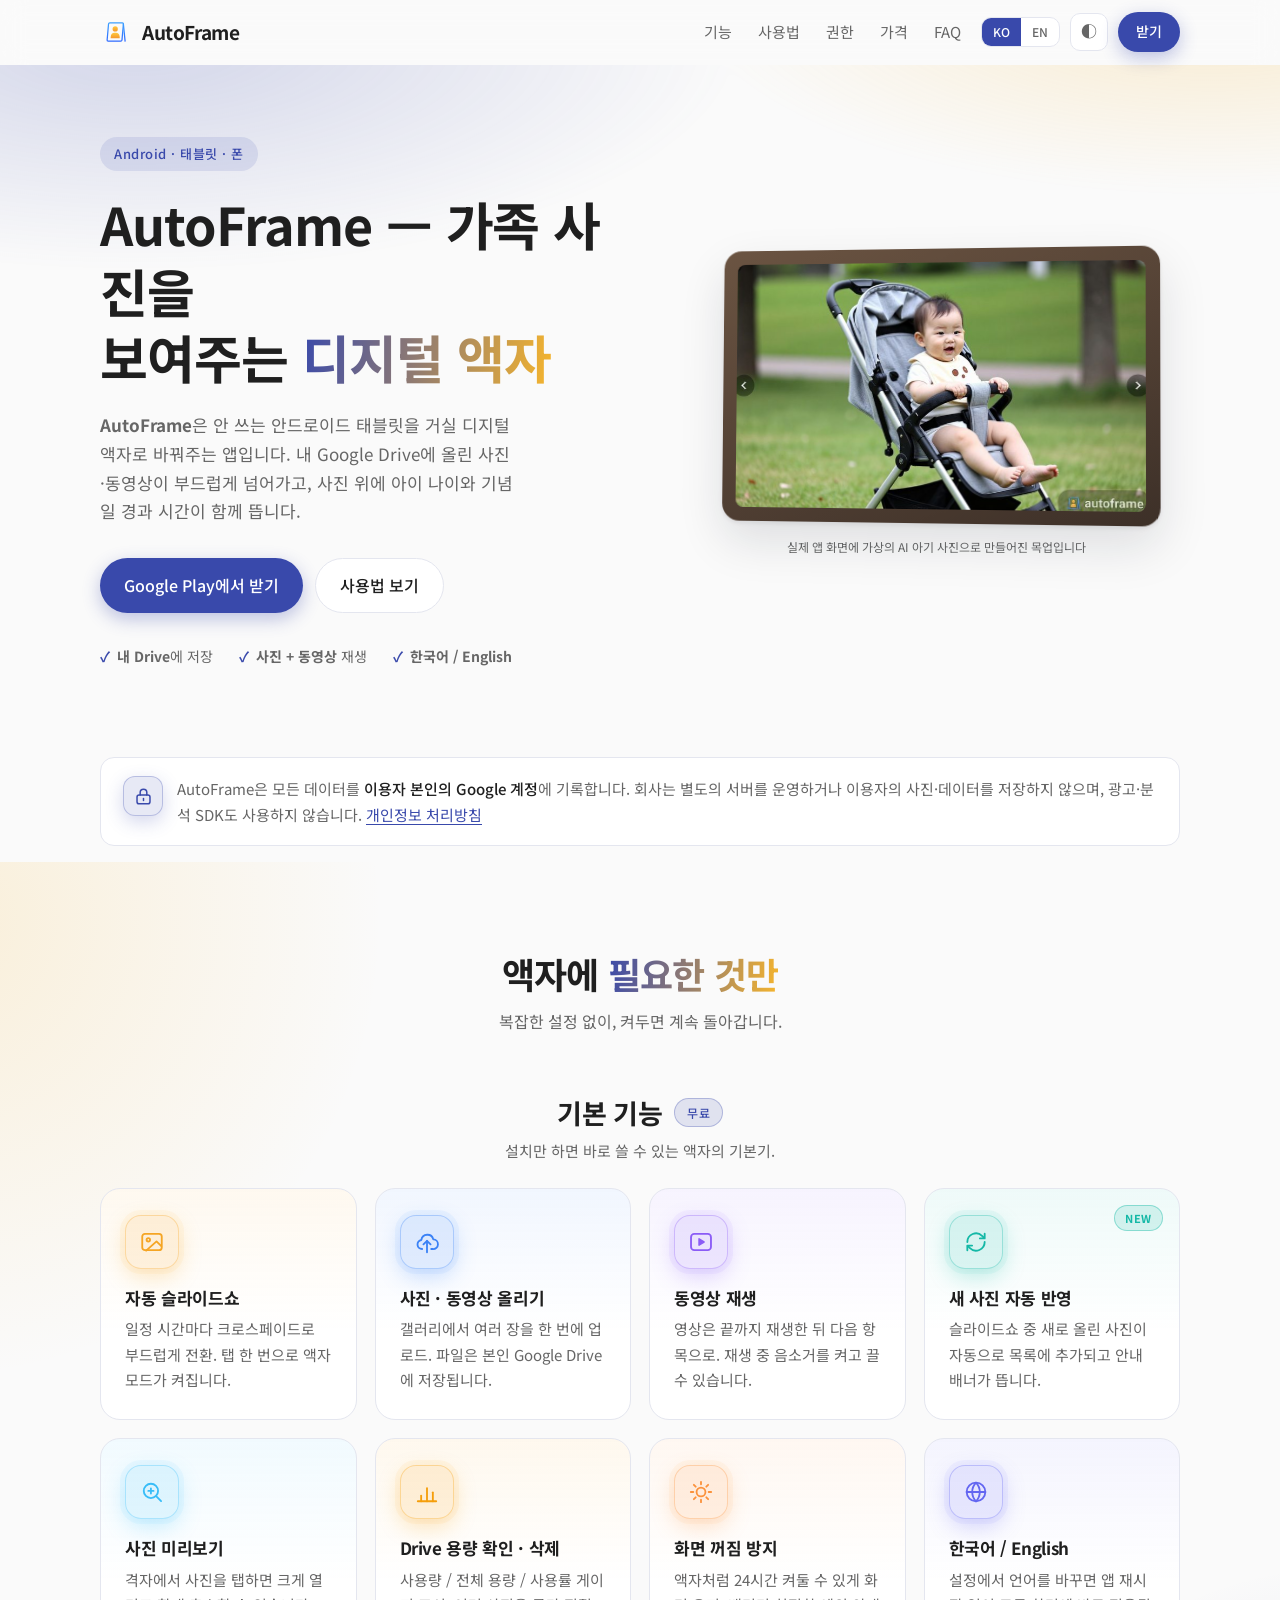
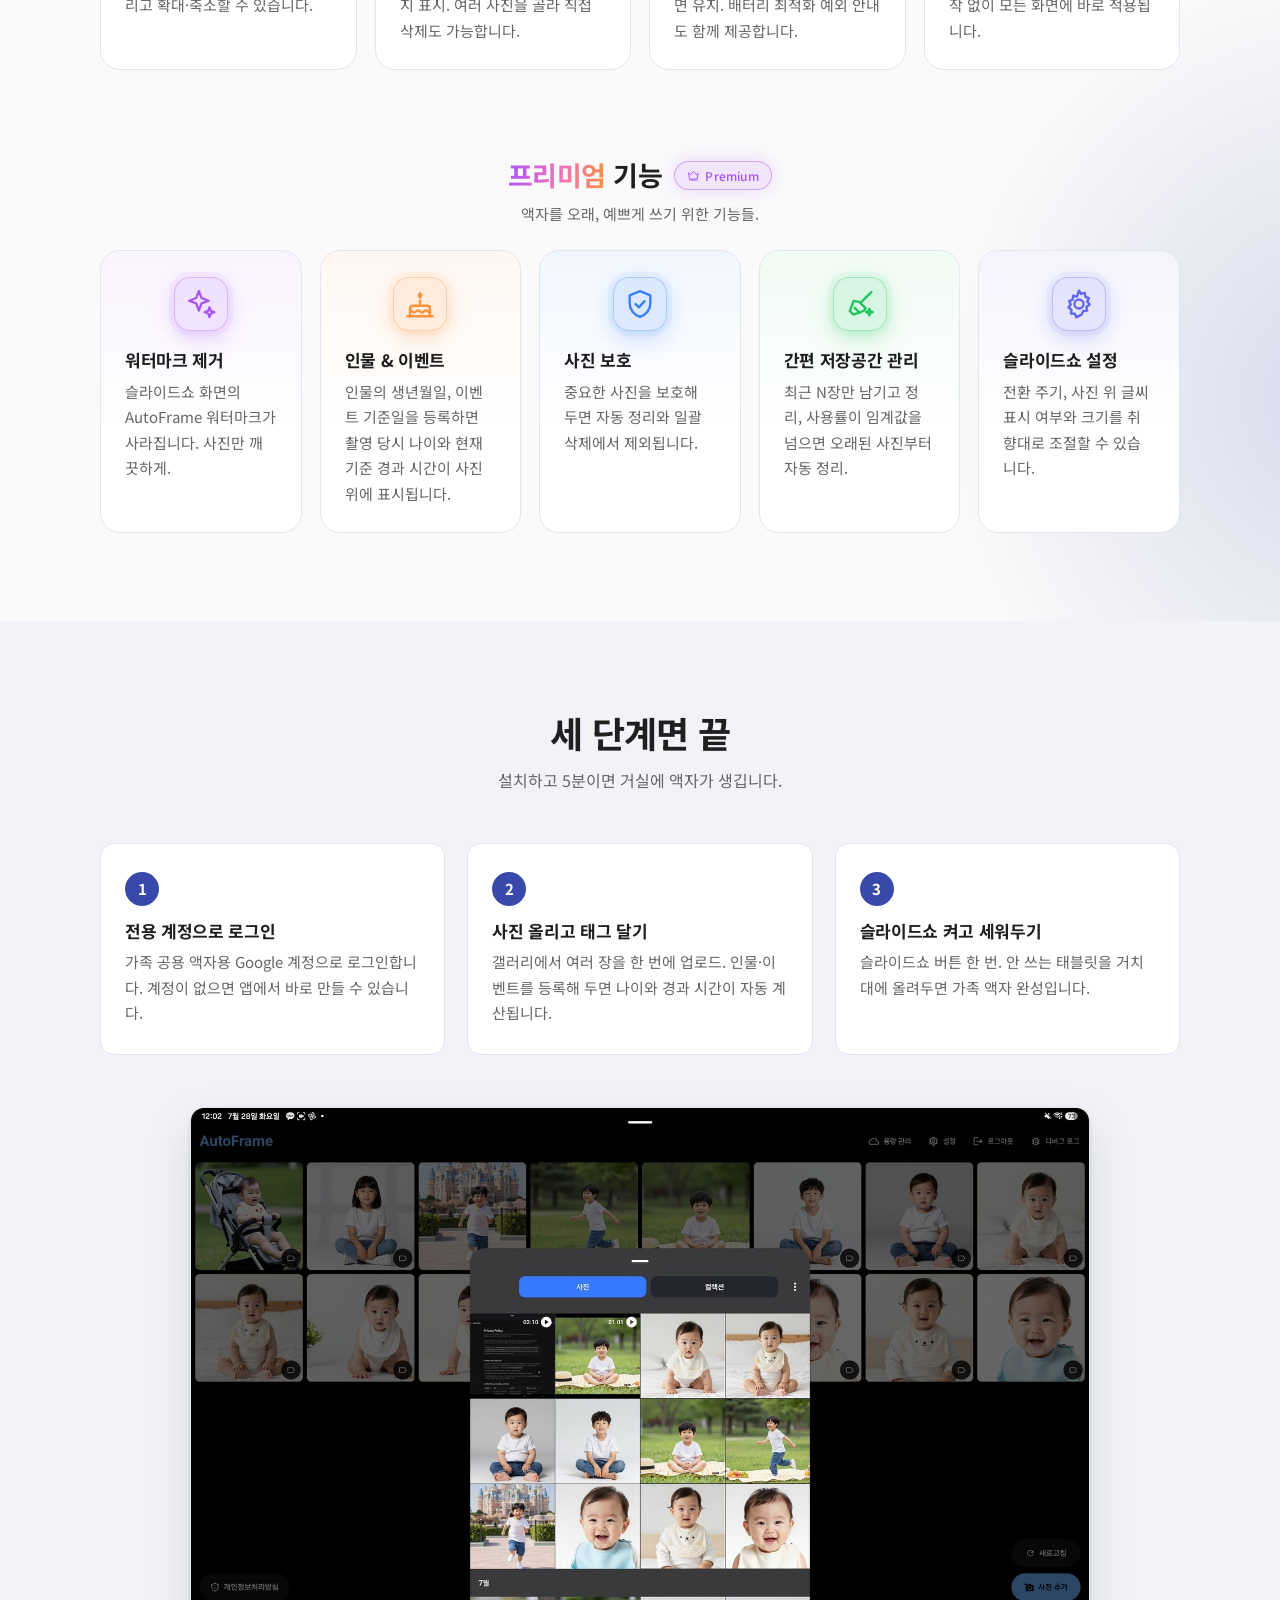
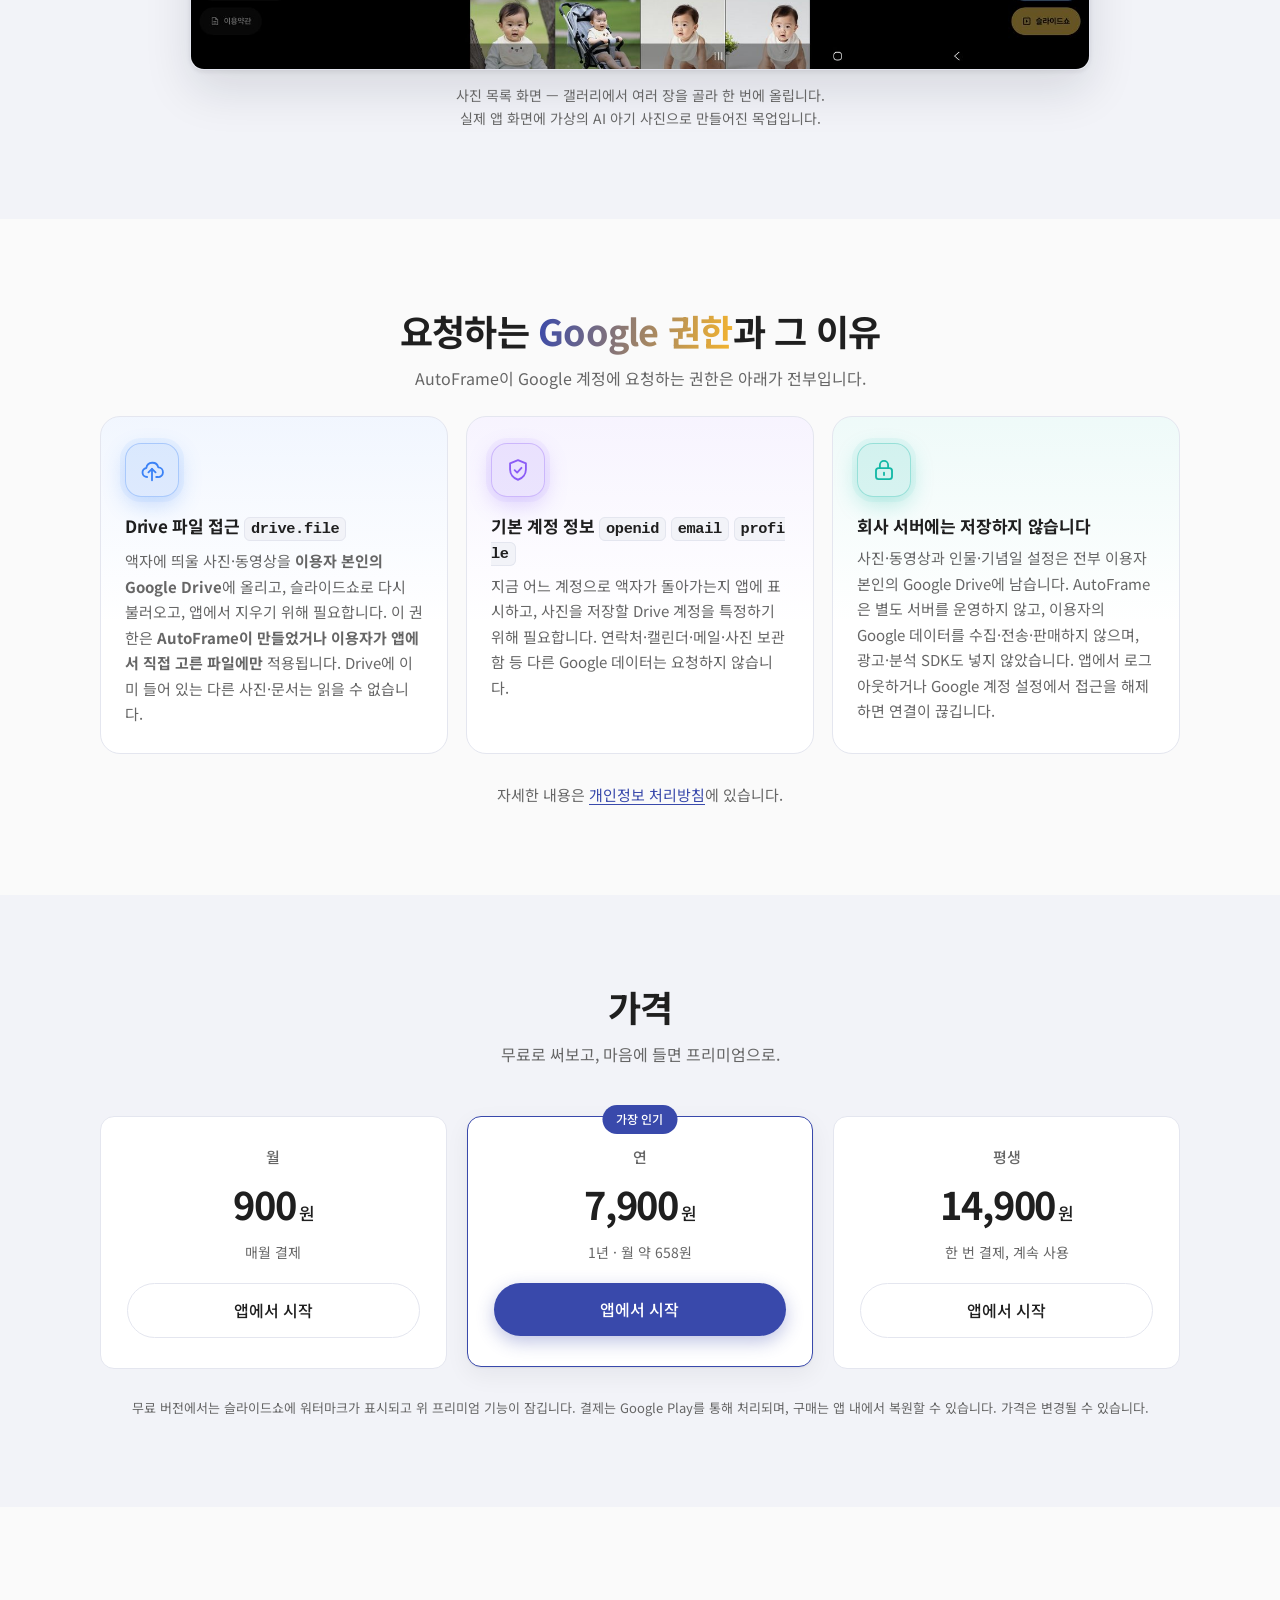
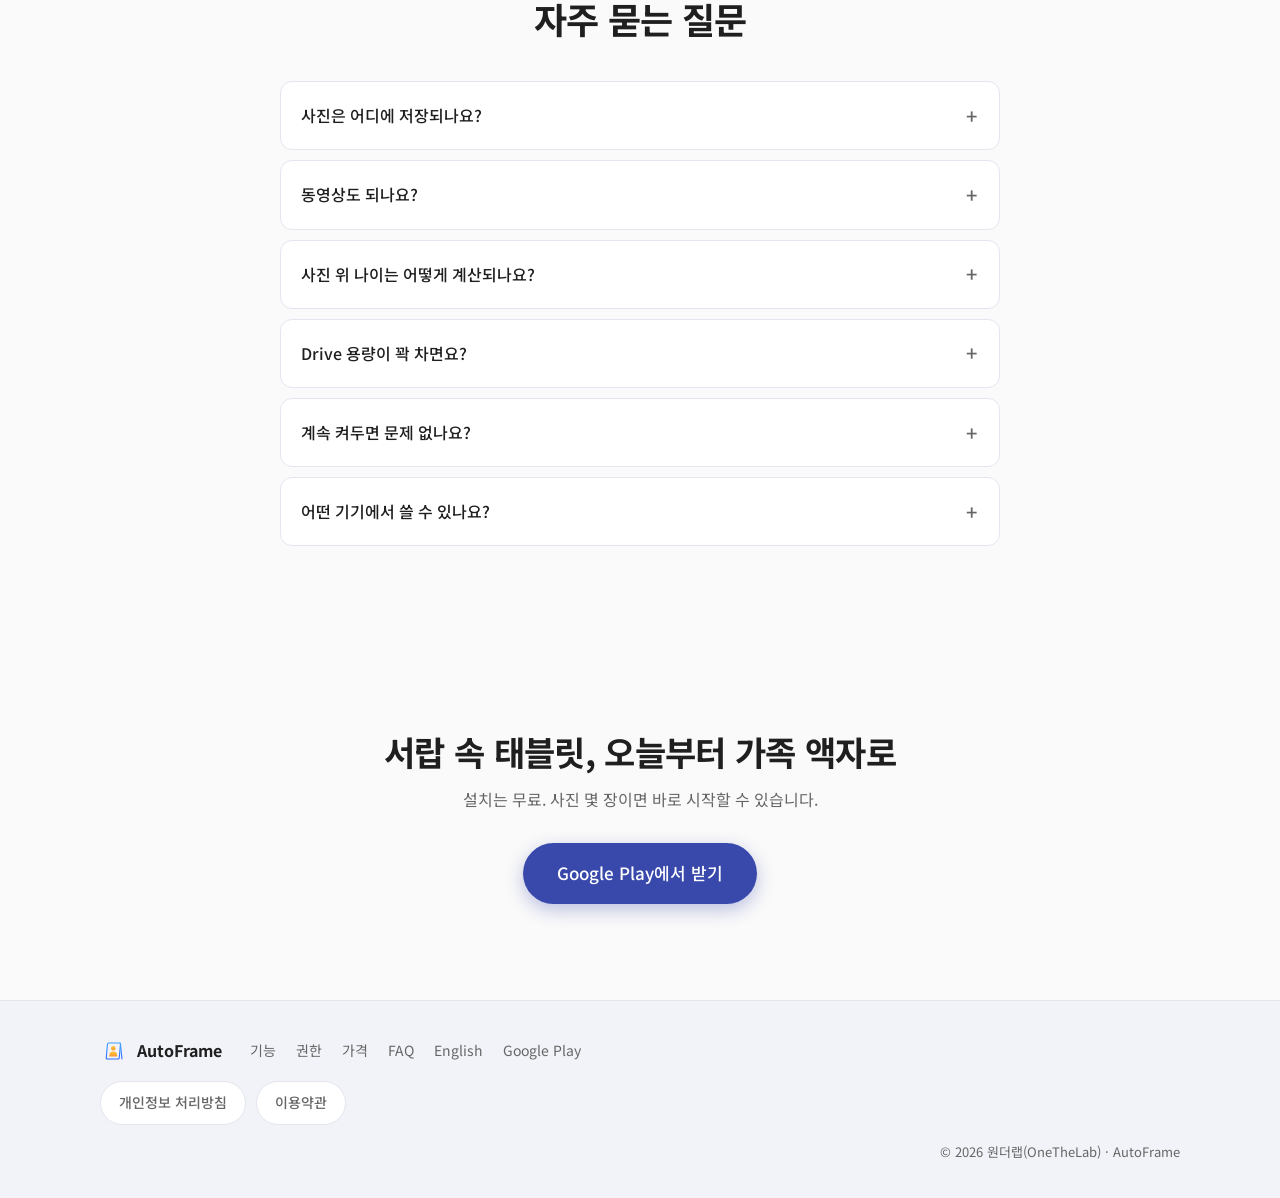
==== commit 59f580db: "Spell out the Google scopes the app requests and why Google's OAuth homepage requirements say the pa" ====
--- a/index.html
+++ b/index.html
@@ -82,6 +82,7 @@
     <nav class="nav-links">
       <a href="#features">기능</a>
       <a href="#how">사용법</a>
+      <a href="#data">권한</a>
       <a href="#pricing">가격</a>
       <a href="#faq">FAQ</a>
     </nav>
@@ -282,8 +283,46 @@
     </div>
   </section>
 
+  <!-- DATA -->
+  <section id="data" class="section">
+    <div class="wrap">
+      <h2 class="reveal">요청하는 <span class="grad">Google 권한</span>과 그 이유</h2>
+      <p class="section-lead reveal">AutoFrame이 Google 계정에 요청하는 권한은 아래가 전부입니다.</p>
+
+      <div class="grid">
+        <article class="card reveal" style="--c:#3B82F6">
+          <span class="ico"><svg class="ic"><use href="#i-upload"/></svg></span>
+          <h4>Drive 파일 접근 <code>drive.file</code></h4>
+          <p>
+            액자에 띄울 사진·동영상을 <strong>이용자 본인의 Google Drive</strong>에 올리고, 슬라이드쇼로 다시 불러오고, 앱에서 지우기 위해 필요합니다.
+            이 권한은 <strong>AutoFrame이 만들었거나 이용자가 앱에서 직접 고른 파일에만</strong> 적용됩니다. Drive에 이미 들어 있는 다른 사진·문서는 읽을 수 없습니다.
+          </p>
+        </article>
+        <article class="card reveal" style="--c:#8B5CF6">
+          <span class="ico"><svg class="ic"><use href="#i-shield"/></svg></span>
+          <h4>기본 계정 정보 <code>openid</code> <code>email</code> <code>profile</code></h4>
+          <p>
+            지금 어느 계정으로 액자가 돌아가는지 앱에 표시하고, 사진을 저장할 Drive 계정을 특정하기 위해 필요합니다.
+            연락처·캘린더·메일·사진 보관함 등 다른 Google 데이터는 요청하지 않습니다.
+          </p>
+        </article>
+        <article class="card reveal" style="--c:#14B8A6">
+          <span class="ico"><svg class="ic"><use href="#i-lock"/></svg></span>
+          <h4>회사 서버에는 저장하지 않습니다</h4>
+          <p>
+            사진·동영상과 인물·기념일 설정은 전부 이용자 본인의 Google Drive에 남습니다.
+            AutoFrame은 별도 서버를 운영하지 않고, 이용자의 Google 데이터를 수집·전송·판매하지 않으며, 광고·분석 SDK도 넣지 않았습니다.
+            앱에서 로그아웃하거나 Google 계정 설정에서 접근을 해제하면 연결이 끊깁니다.
+          </p>
+        </article>
+      </div>
+
+      <p class="section-note reveal">자세한 내용은 <a href="privacy.html">개인정보 처리방침</a>에 있습니다.</p>
+    </div>
+  </section>
+
   <!-- PRICING -->
-  <section id="pricing" class="section">
+  <section id="pricing" class="section section-alt">
     <div class="wrap">
       <h2 class="reveal">가격</h2>
       <p class="section-lead reveal">무료로 써보고, 마음에 들면 프리미엄으로.</p>
@@ -320,7 +359,7 @@
   </section>
 
   <!-- FAQ -->
-  <section id="faq" class="section section-alt">
+  <section id="faq" class="section">
     <div class="wrap wrap-narrow">
       <h2 class="reveal">자주 묻는 질문</h2>
 
@@ -372,6 +411,7 @@
     </div>
     <nav class="footer-links">
       <a href="#features">기능</a>
+      <a href="#data">권한</a>
       <a href="#pricing">가격</a>
       <a href="#faq">FAQ</a>
       <a href="en/" hreflang="en">English</a>
--- a/css/style.css
+++ b/css/style.css
@@ -216,6 +216,8 @@
 .section-alt { background: var(--bg-alt); }
 .section h2 { font-size: clamp(26px, 3.4vw, 36px); text-align: center; }
 .section-lead { text-align: center; color: var(--text-2); margin-top: 12px; }
+.section-note { text-align: center; color: var(--text-2); margin-top: 28px; font-size: 15px; }
+.section-note a { color: var(--brand); text-decoration: underline; text-underline-offset: 3px; }
 
 .grid {
   display: grid; grid-template-columns: repeat(auto-fit, minmax(250px, 1fr));
@@ -417,7 +419,7 @@
 .legal-body strong { color: var(--text); font-weight: 500; }
 .legal-body a { color: var(--brand); text-decoration: underline; text-underline-offset: 3px; }
 
-.legal-body code, .legal-meta code {
+.legal-body code, .legal-meta code, .card code, .section-note code {
   font-family: ui-monospace, SFMono-Regular, Menlo, Consolas, monospace;
   font-size: .9em; padding: 2px 6px; border-radius: 6px;
   background: var(--bg-alt); border: 1px solid var(--line); word-break: break-all;
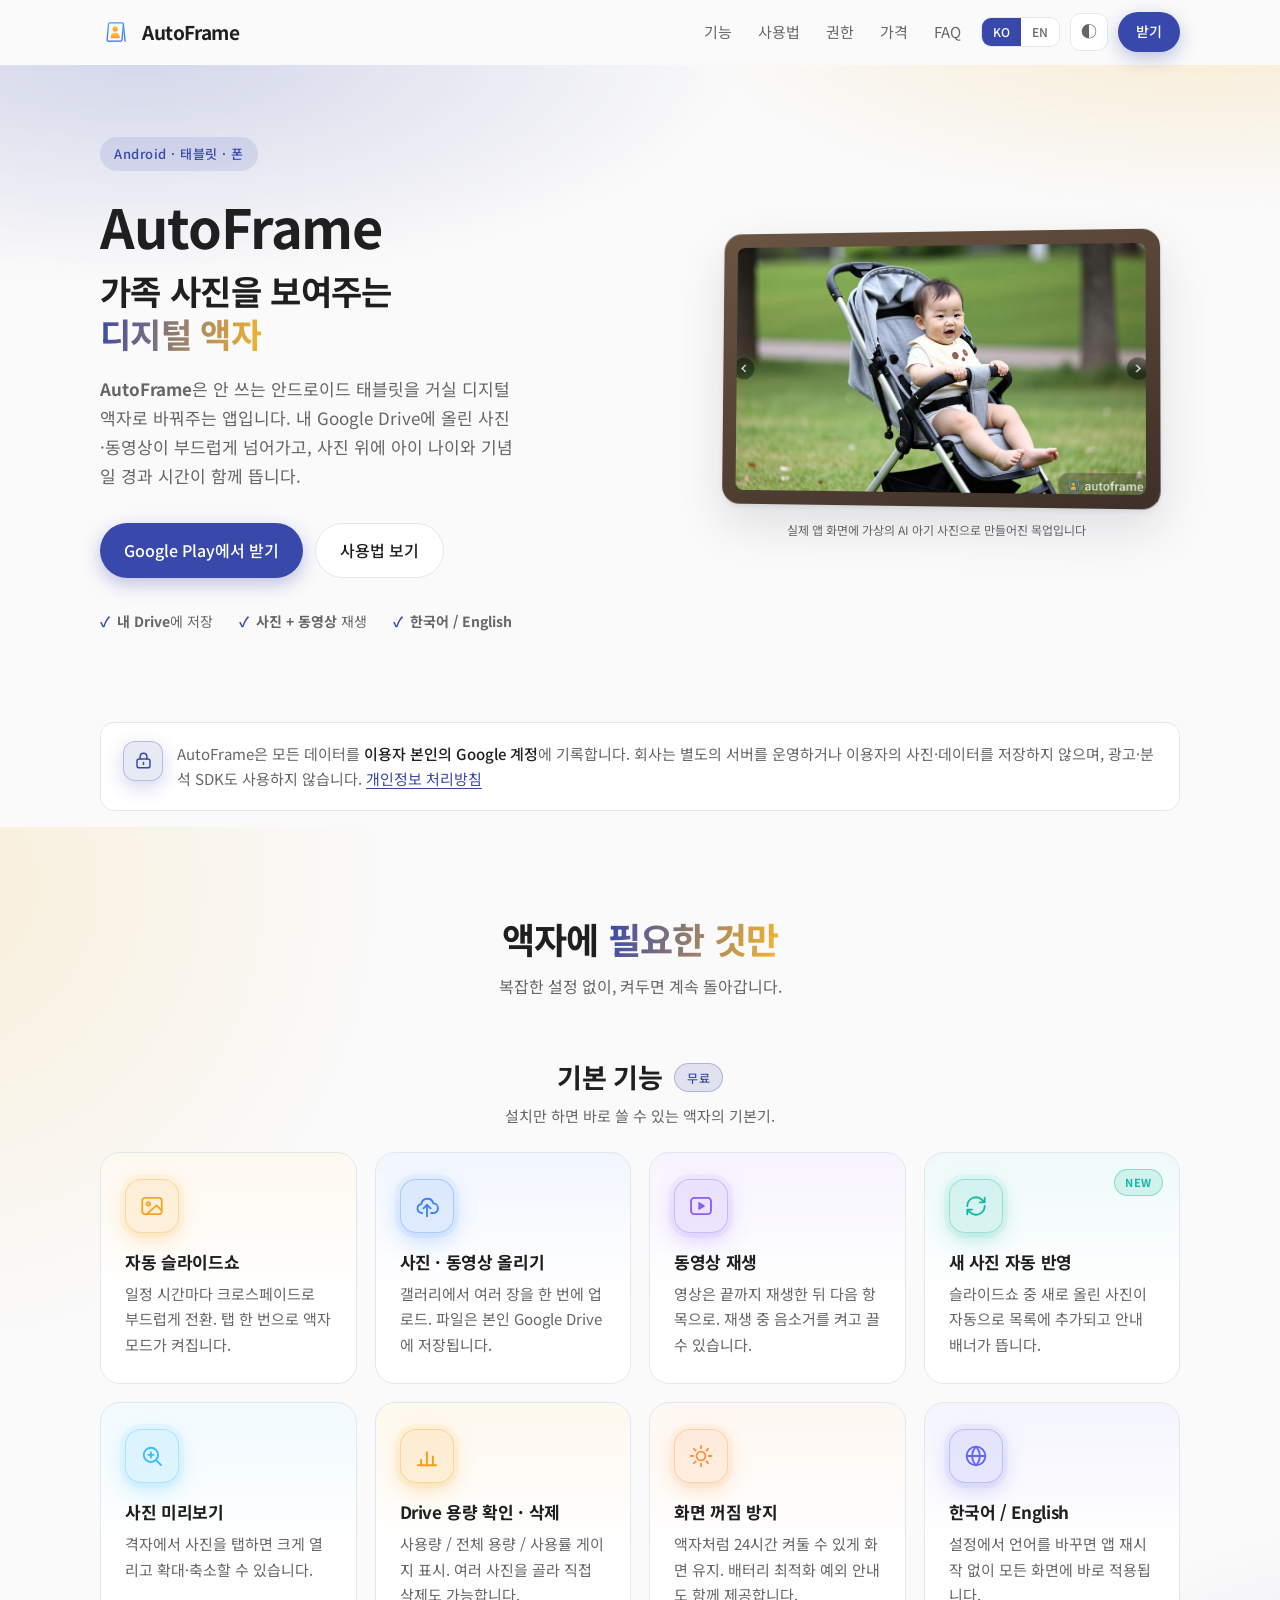
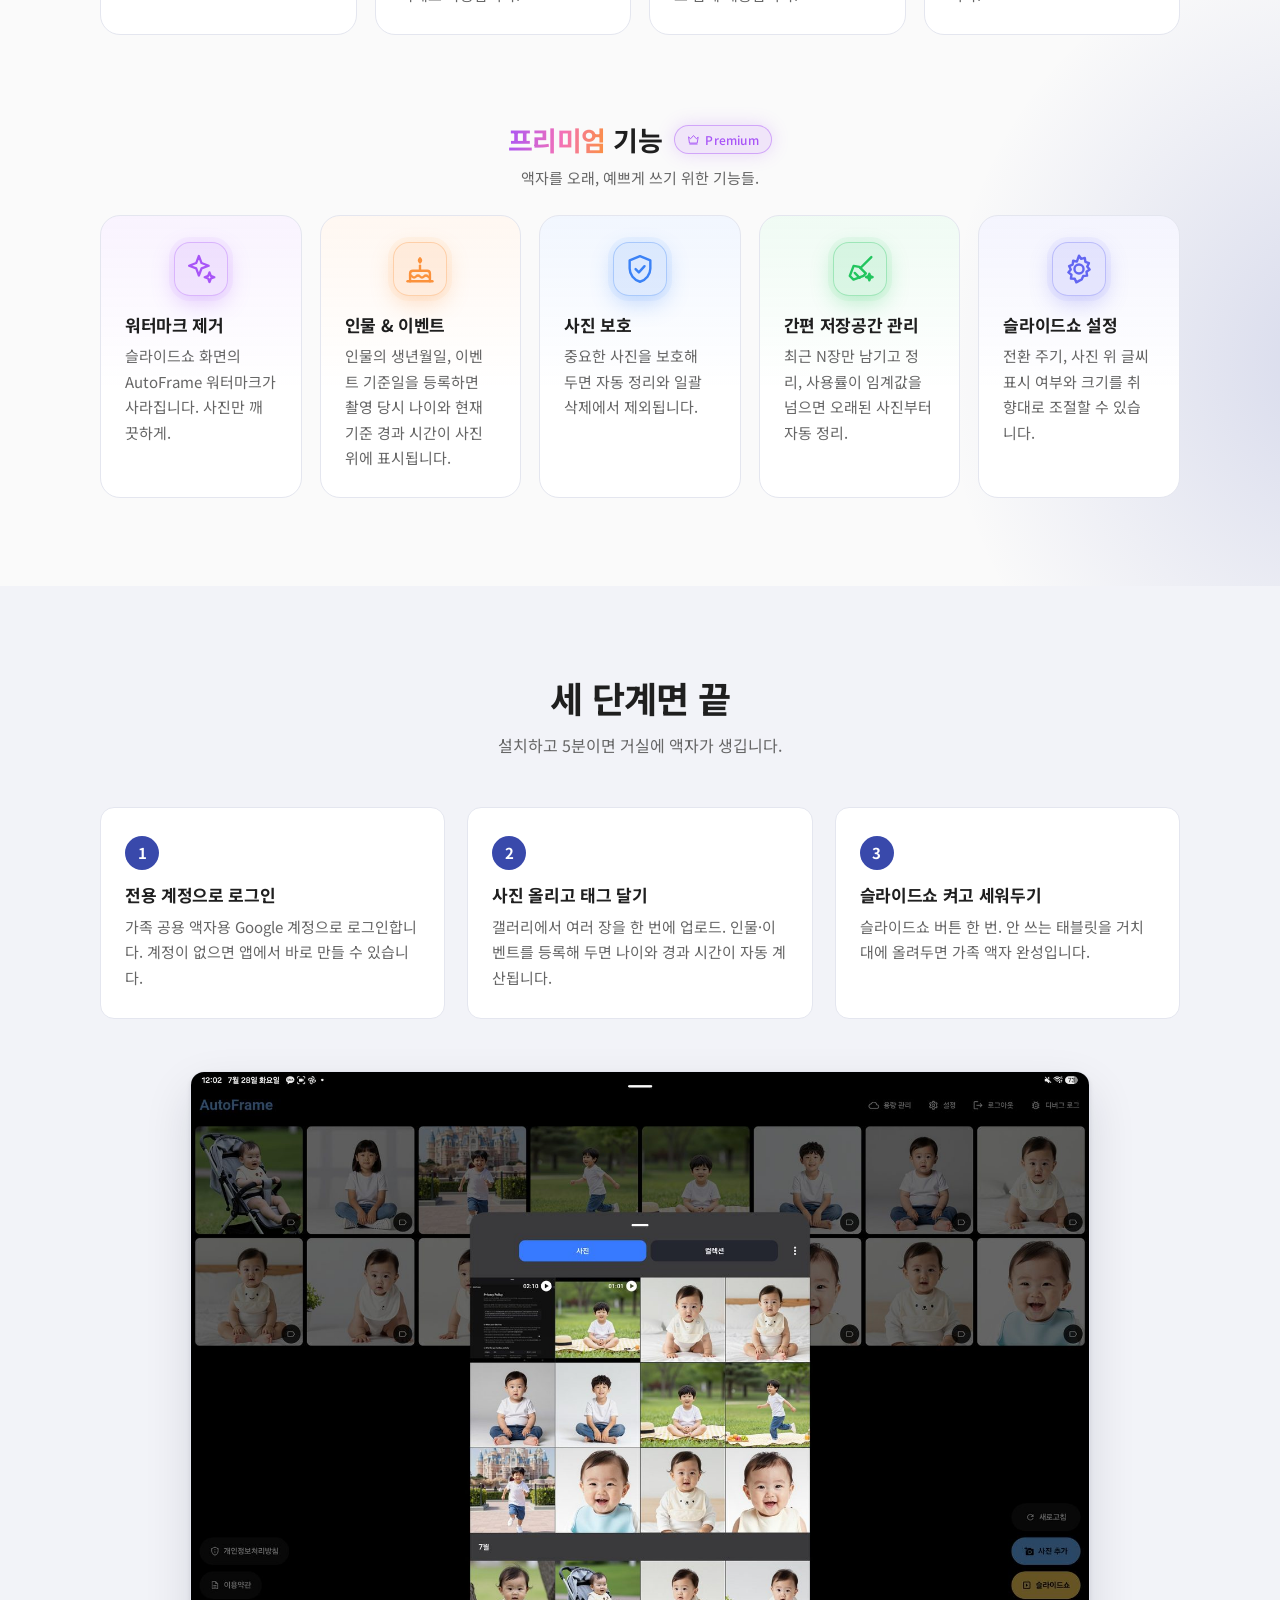
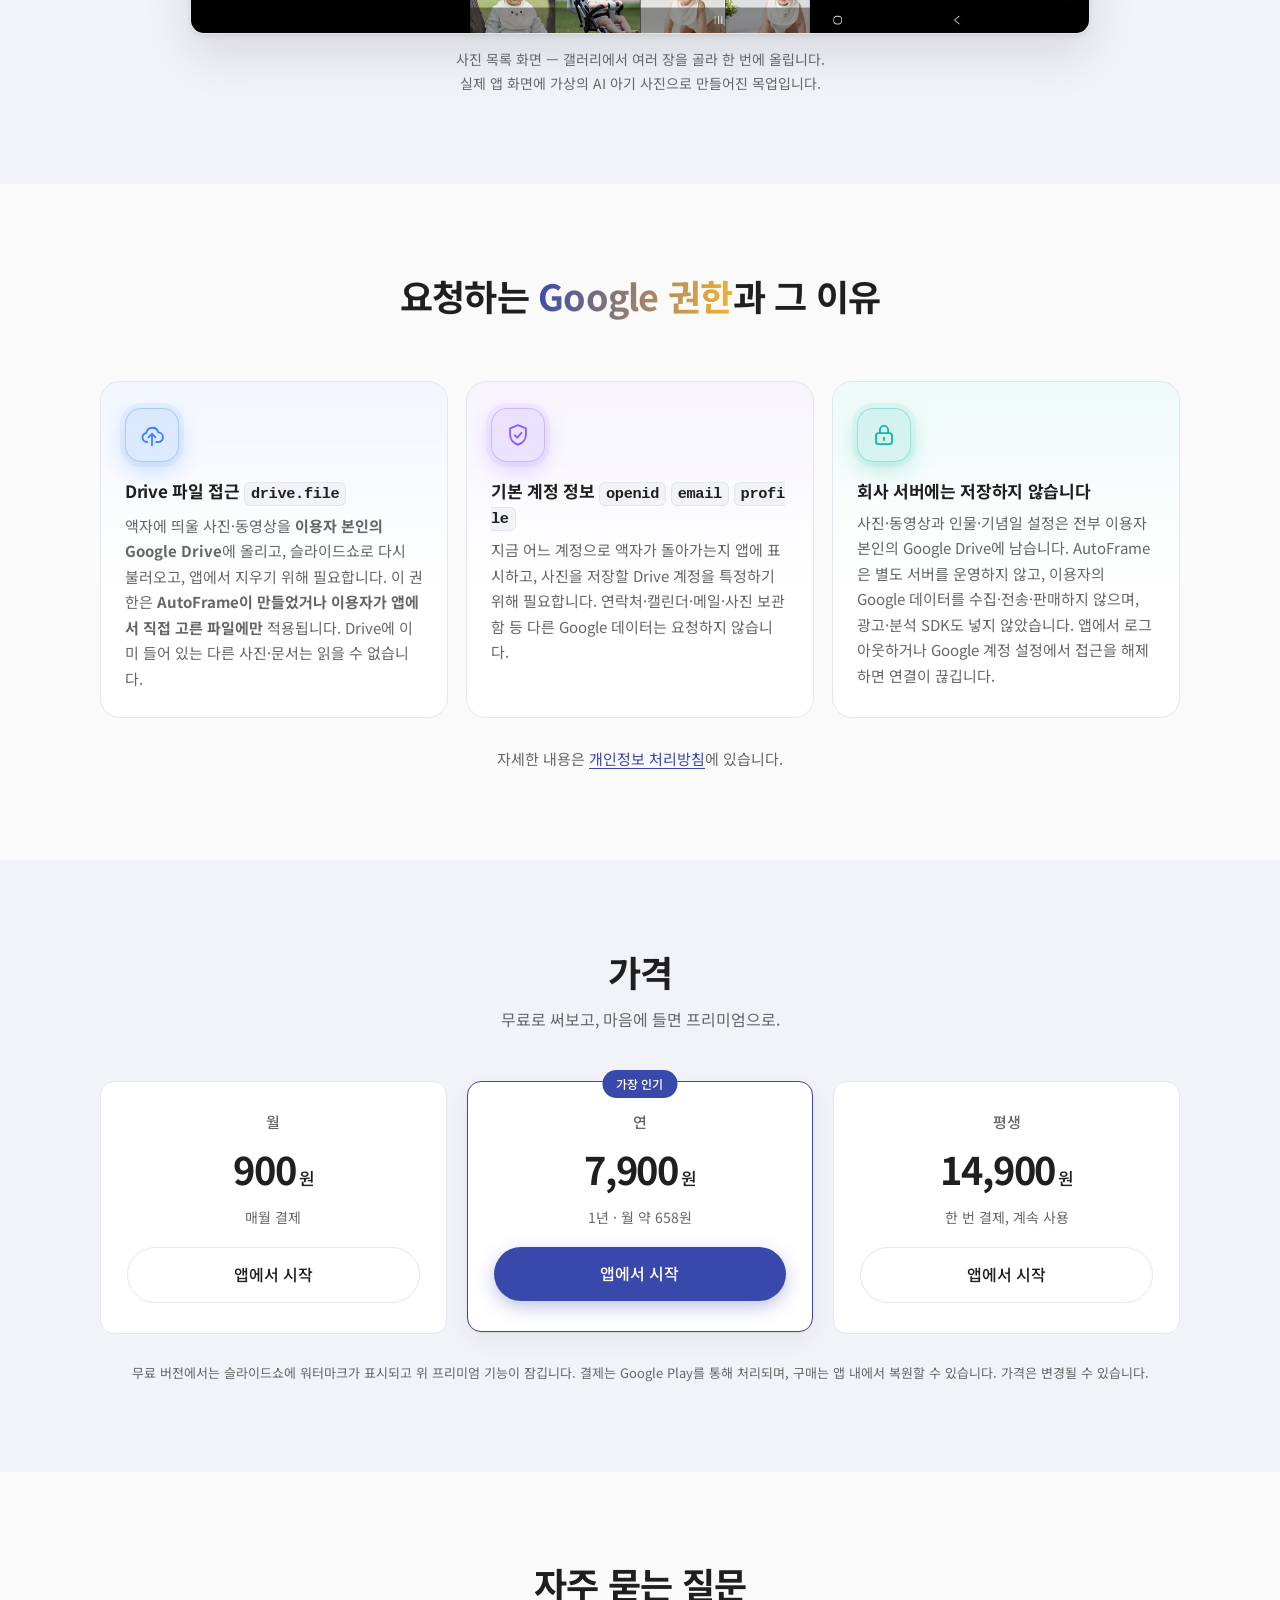
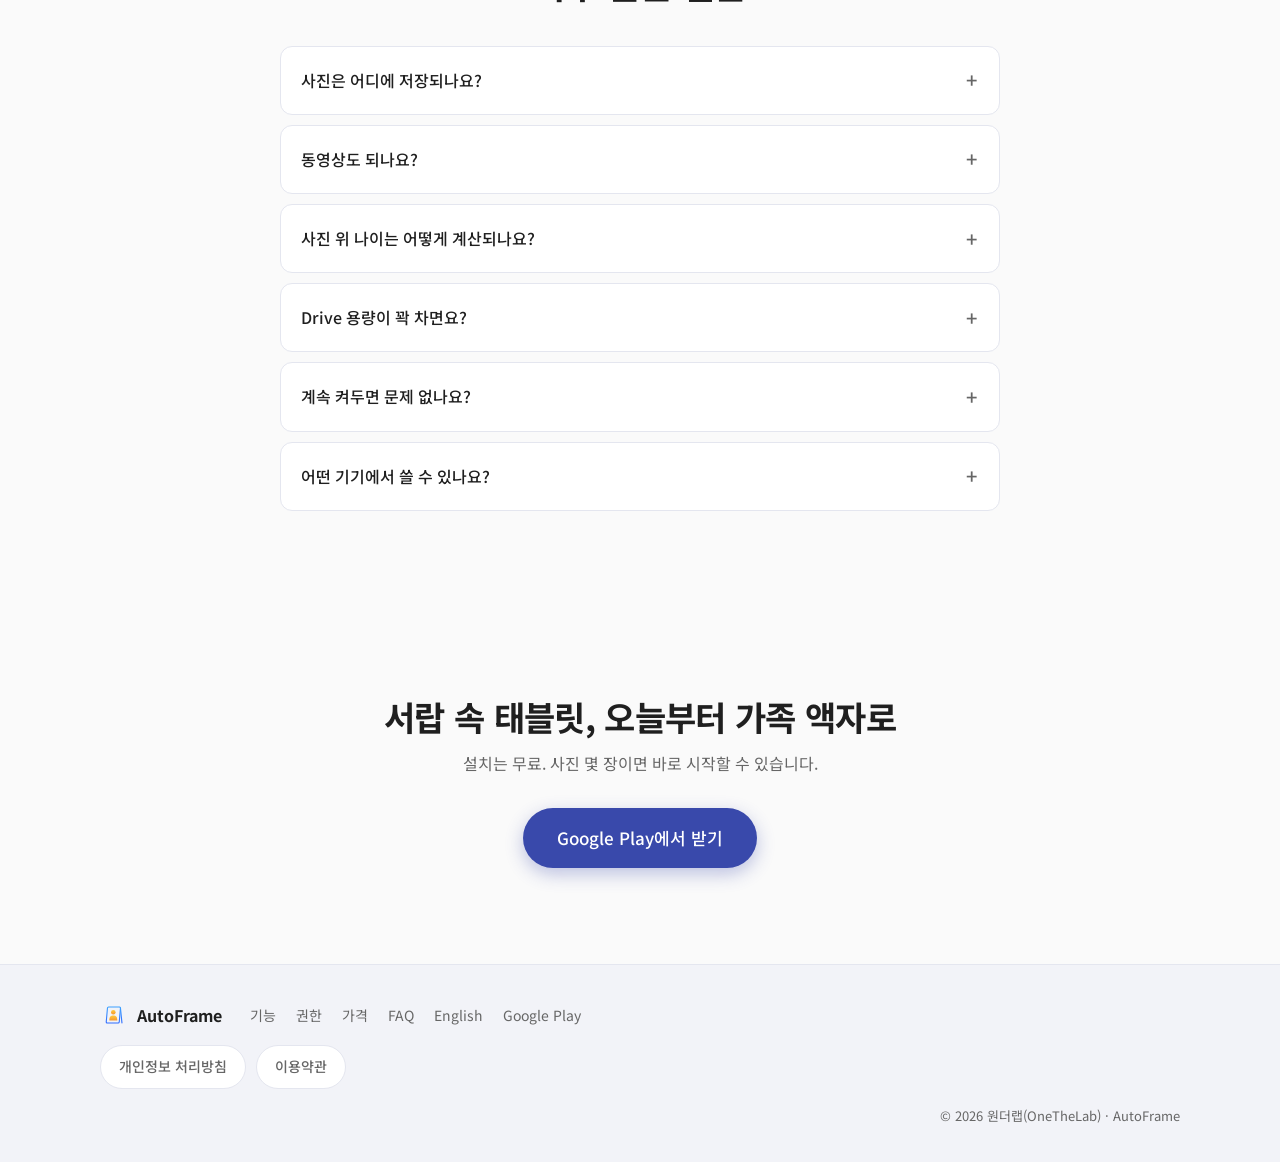
==== commit 58fe9109: "Make the h1 the app name alone The consent screen registers the app as "AutoFrame", so the h1 should" ====
--- a/index.html
+++ b/index.html
@@ -106,7 +106,8 @@
     <div class="wrap hero-inner">
       <div class="hero-copy reveal">
         <p class="eyebrow">Android · 태블릿 · 폰</p>
-        <h1>AutoFrame — 가족 사진을<br>보여주는 <span class="grad">디지털 액자</span></h1>
+        <h1>AutoFrame</h1>
+        <p class="hero-tagline">가족 사진을 보여주는<br><span class="grad">디지털 액자</span></p>
         <p class="lead">
           <strong>AutoFrame</strong>은 안 쓰는 안드로이드 태블릿을 거실 디지털 액자로 바꿔주는 앱입니다.
           내 Google Drive에 올린 사진·동영상이 부드럽게 넘어가고,
--- a/css/style.css
+++ b/css/style.css
@@ -140,7 +140,11 @@
   padding: 6px 14px; border-radius: 999px; margin-bottom: 20px;
 }
 
-.hero h1 { font-size: clamp(32px, 5.2vw, 52px); }
+.hero h1 { font-size: clamp(34px, 5.4vw, 54px); }
+.hero-tagline {
+  margin-top: 10px; font-size: clamp(22px, 3.4vw, 34px);
+  font-weight: 700; letter-spacing: -.02em; line-height: 1.25; color: var(--text);
+}
 .grad {
   background: linear-gradient(100deg, var(--brand), var(--accent));
   -webkit-background-clip: text; background-clip: text; color: transparent;
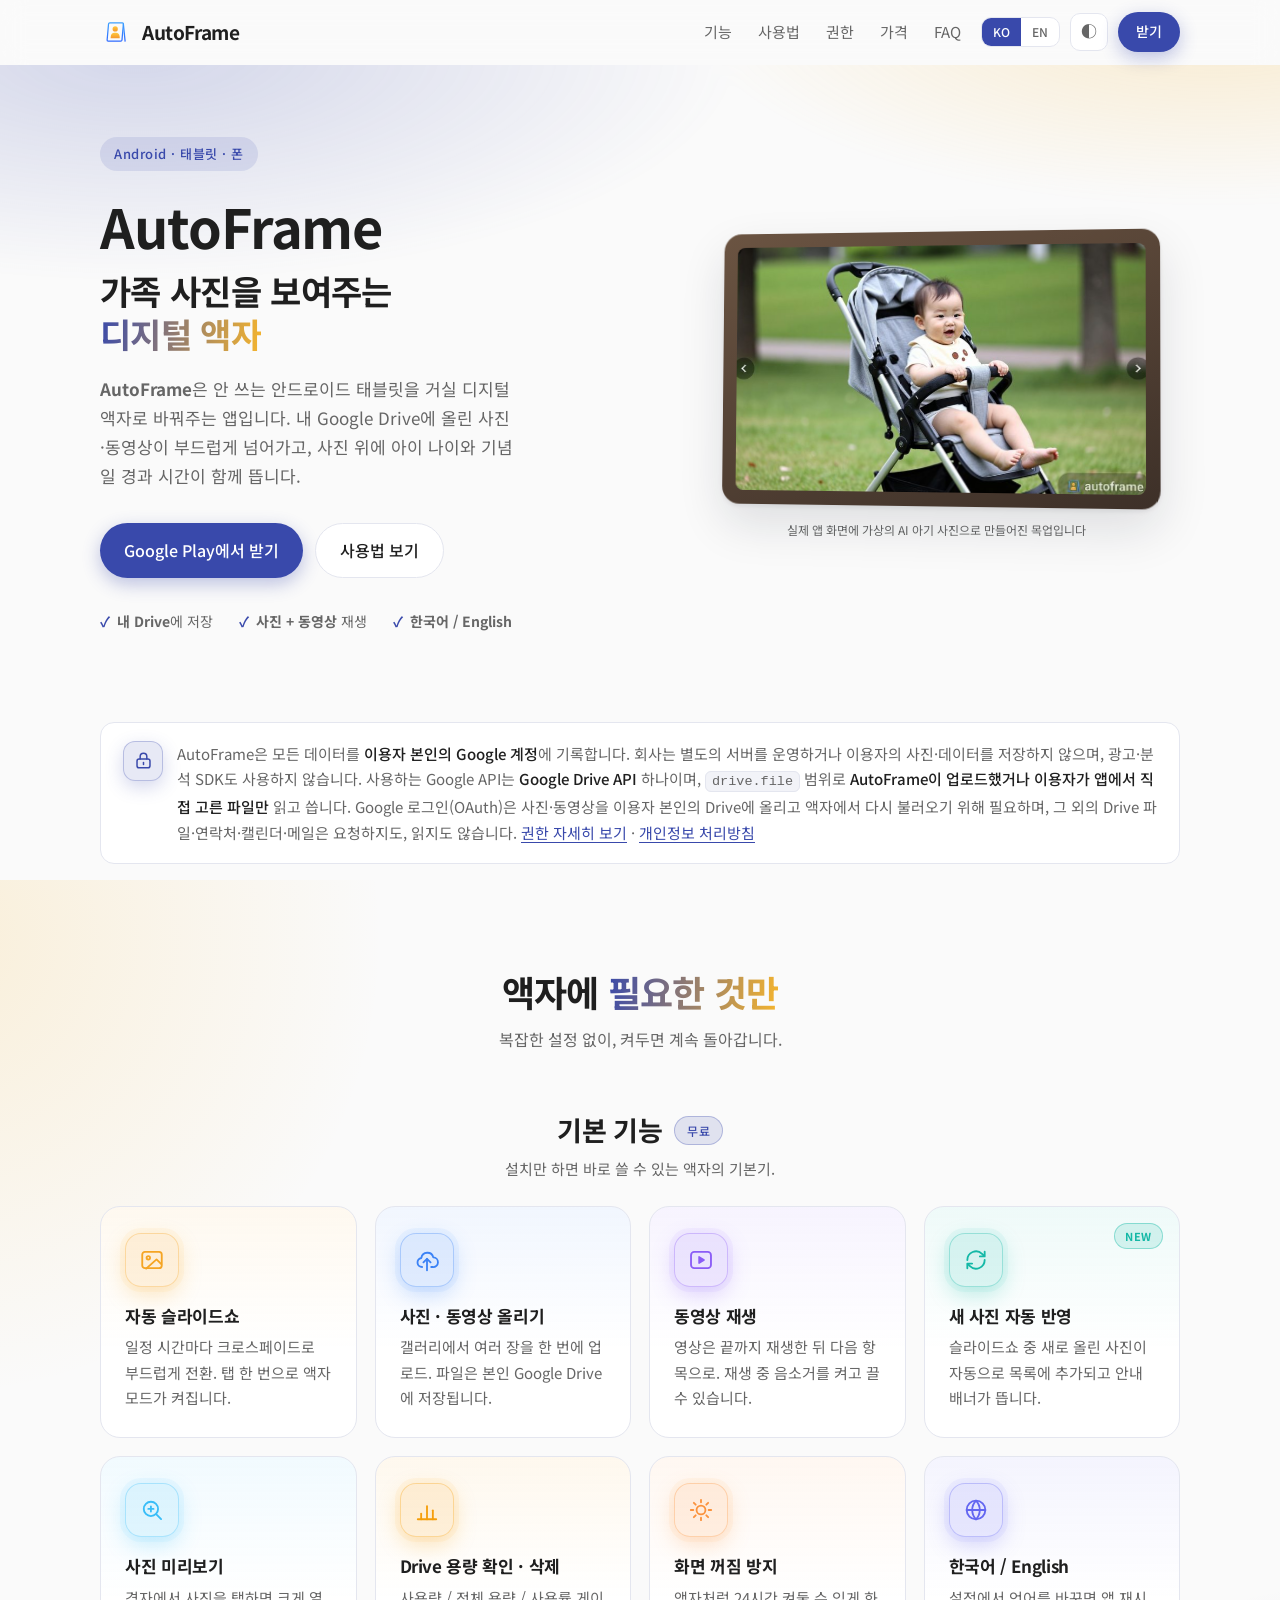
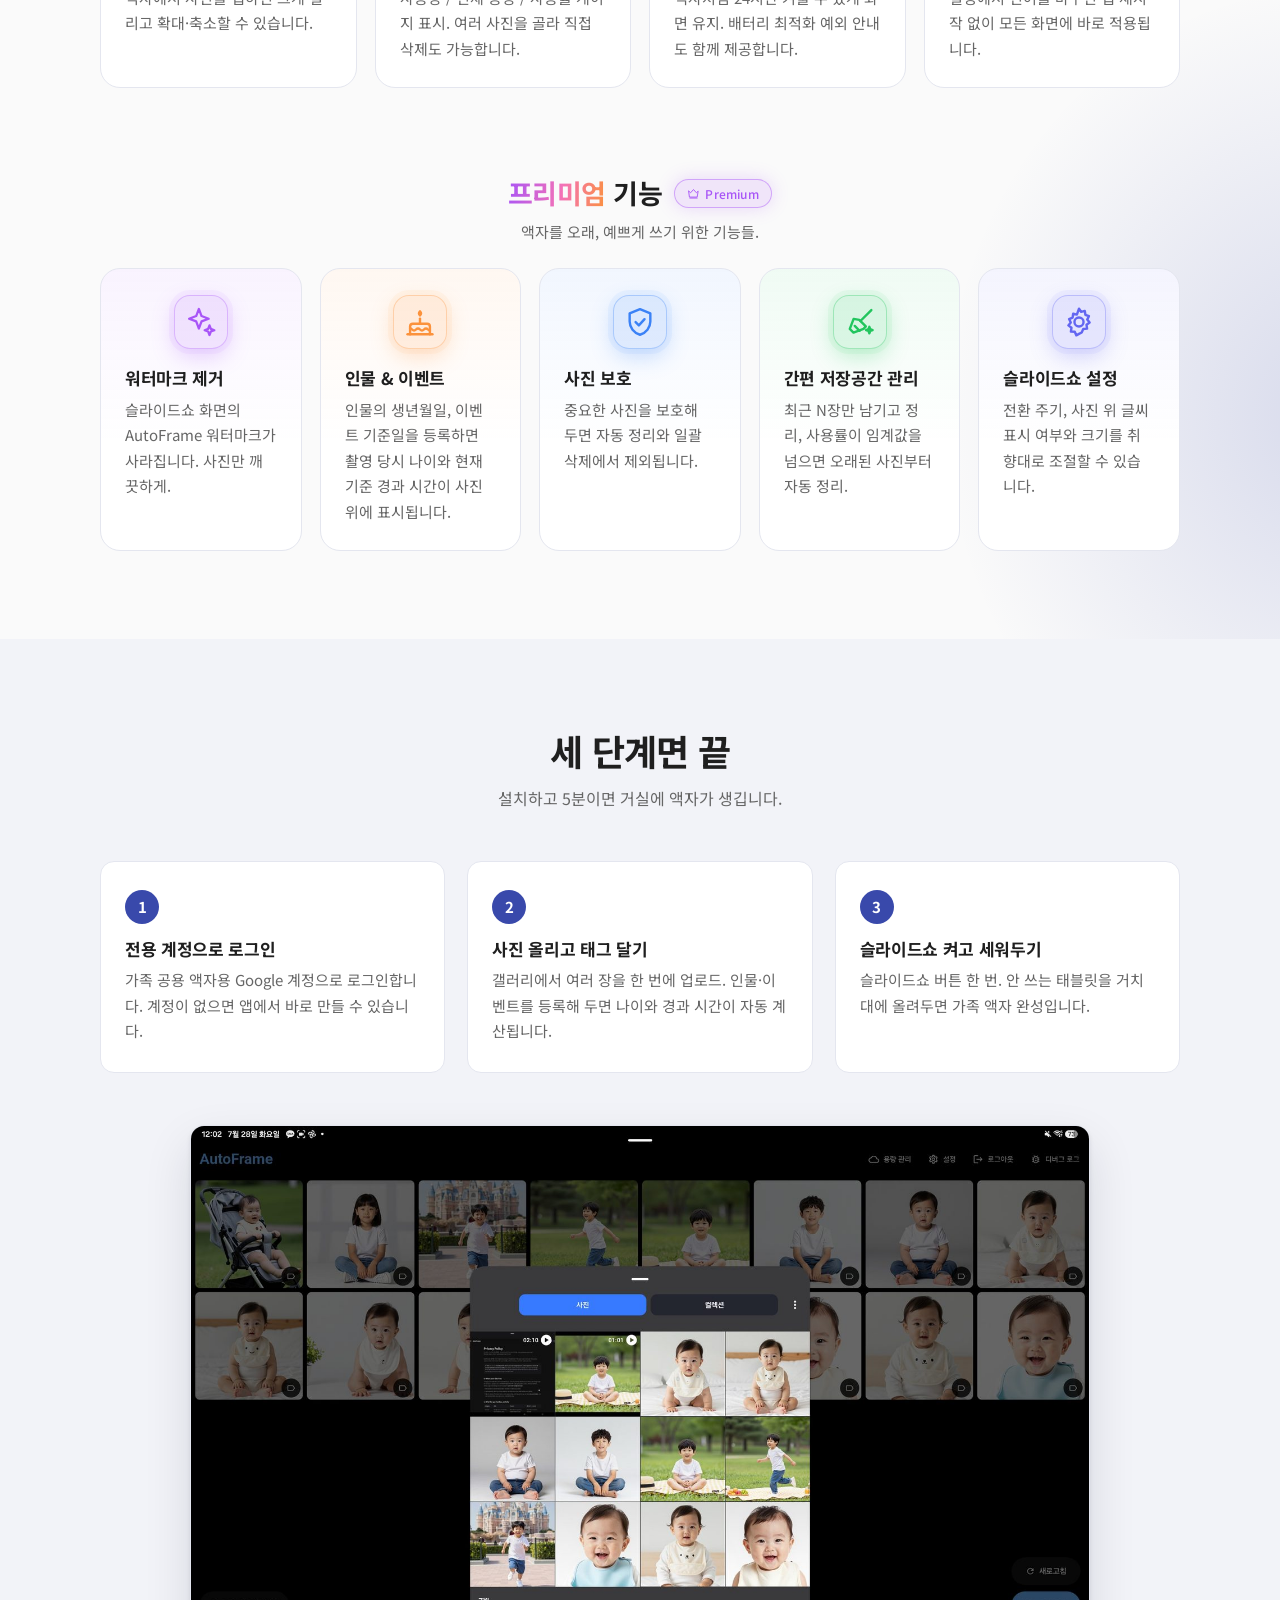
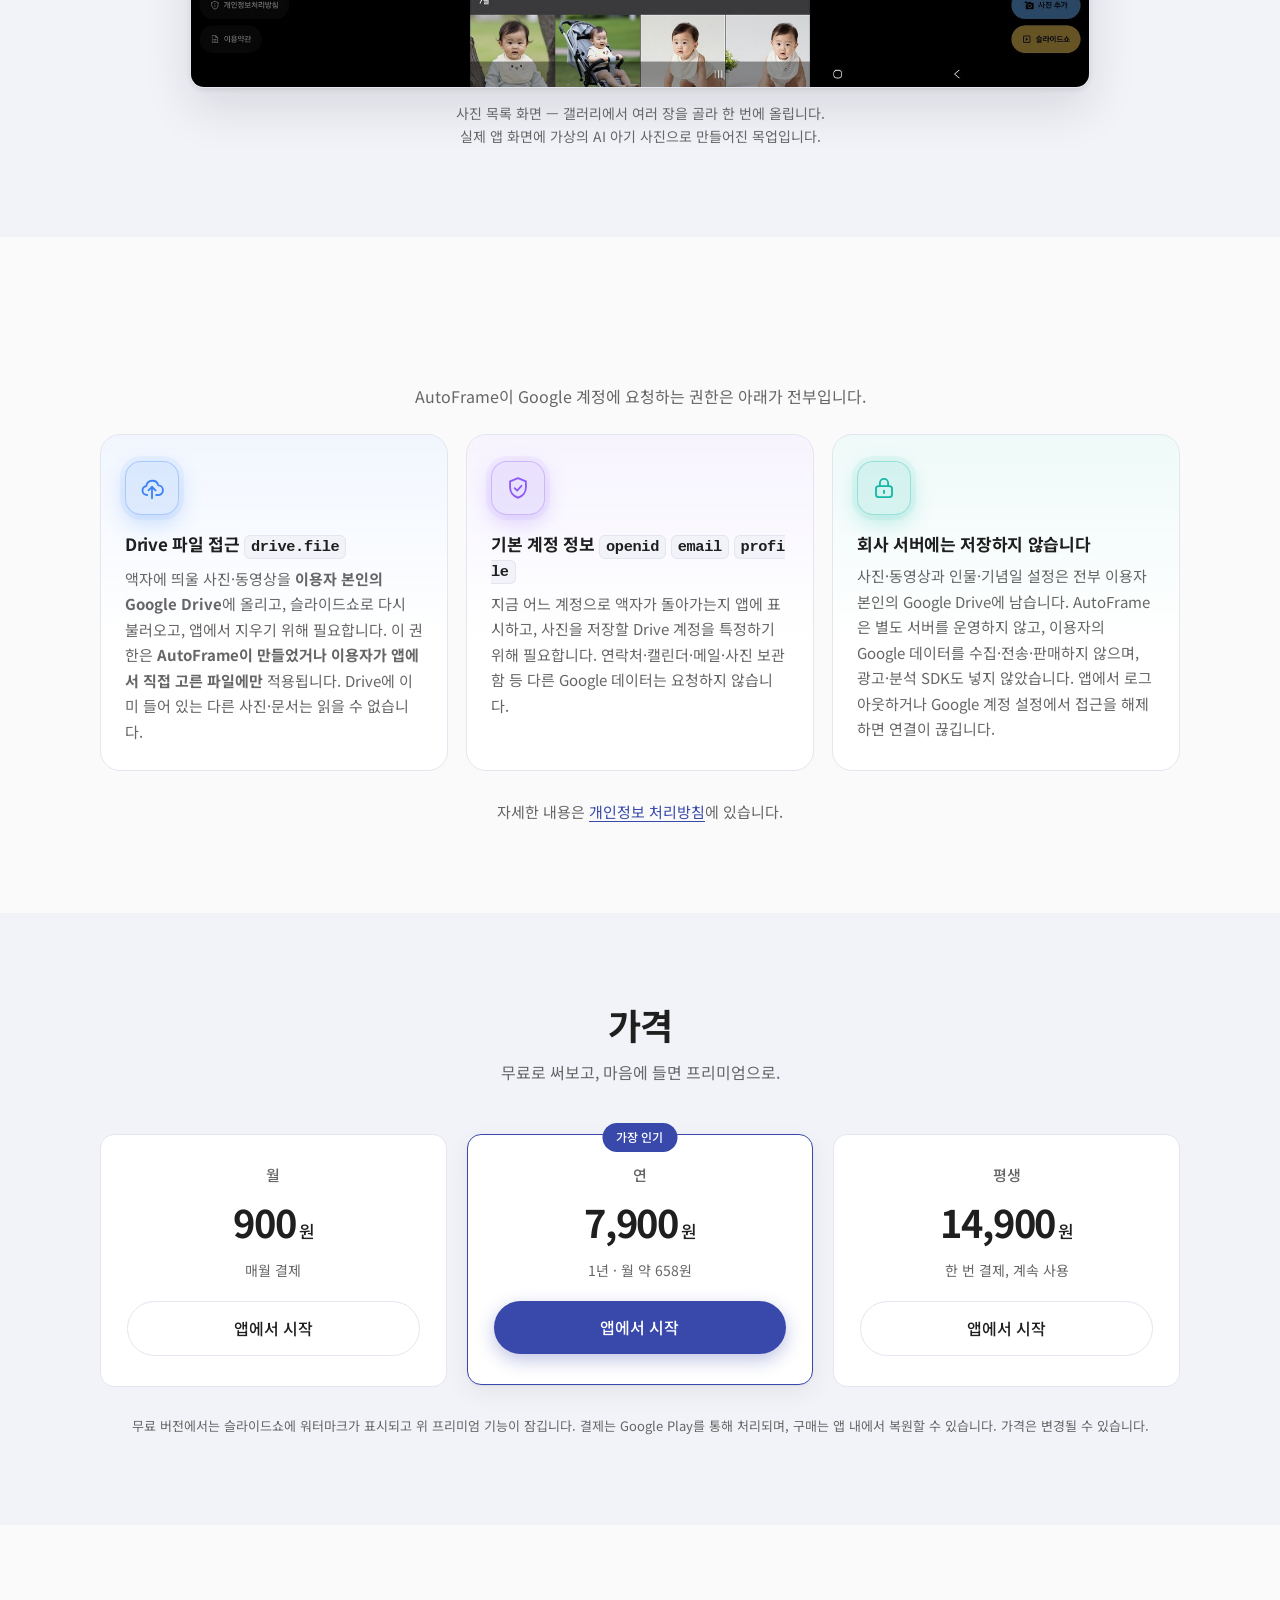
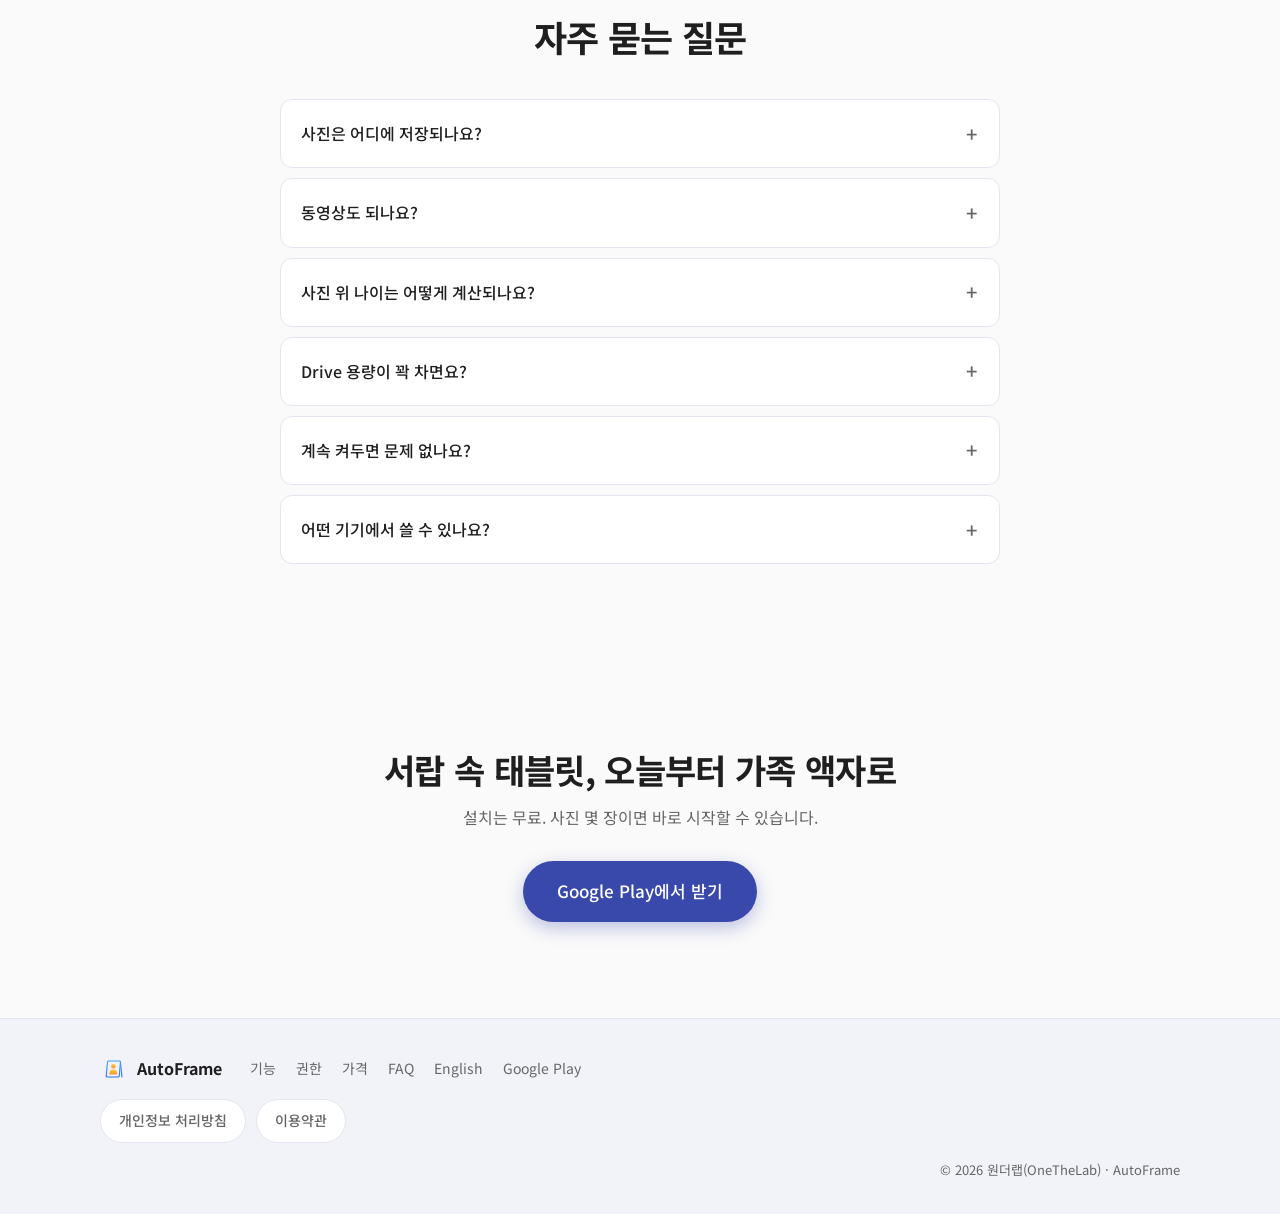
==== commit 9730ac65: "Name the API, the data read, and the reason for OAuth in the trust strip The trust strip said what w" ====
--- a/index.html
+++ b/index.html
@@ -148,7 +148,11 @@
         <p>
           AutoFrame은 모든 데이터를 <strong>이용자 본인의 Google 계정</strong>에 기록합니다.
           회사는 별도의 서버를 운영하거나 이용자의 사진·데이터를 저장하지 않으며, 광고·분석 SDK도 사용하지 않습니다.
-          <a href="privacy.html">개인정보 처리방침</a>
+          사용하는 Google API는 <strong>Google Drive API</strong> 하나이며,
+          <code>drive.file</code> 범위로 <strong>AutoFrame이 업로드했거나 이용자가 앱에서 직접 고른 파일만</strong> 읽고 씁니다.
+          Google 로그인(OAuth)은 사진·동영상을 이용자 본인의 Drive에 올리고 액자에서 다시 불러오기 위해 필요하며,
+          그 외의 Drive 파일·연락처·캘린더·메일은 요청하지도, 읽지도 않습니다.
+          <a href="#data">권한 자세히 보기</a> · <a href="privacy.html">개인정보 처리방침</a>
         </p>
       </div>
     </div>
--- a/css/style.css
+++ b/css/style.css
@@ -423,7 +423,7 @@
 .legal-body strong { color: var(--text); font-weight: 500; }
 .legal-body a { color: var(--brand); text-decoration: underline; text-underline-offset: 3px; }
 
-.legal-body code, .legal-meta code, .card code, .section-note code {
+.legal-body code, .legal-meta code, .card code, .section-note code, .trust code {
   font-family: ui-monospace, SFMono-Regular, Menlo, Consolas, monospace;
   font-size: .9em; padding: 2px 6px; border-radius: 6px;
   background: var(--bg-alt); border: 1px solid var(--line); word-break: break-all;
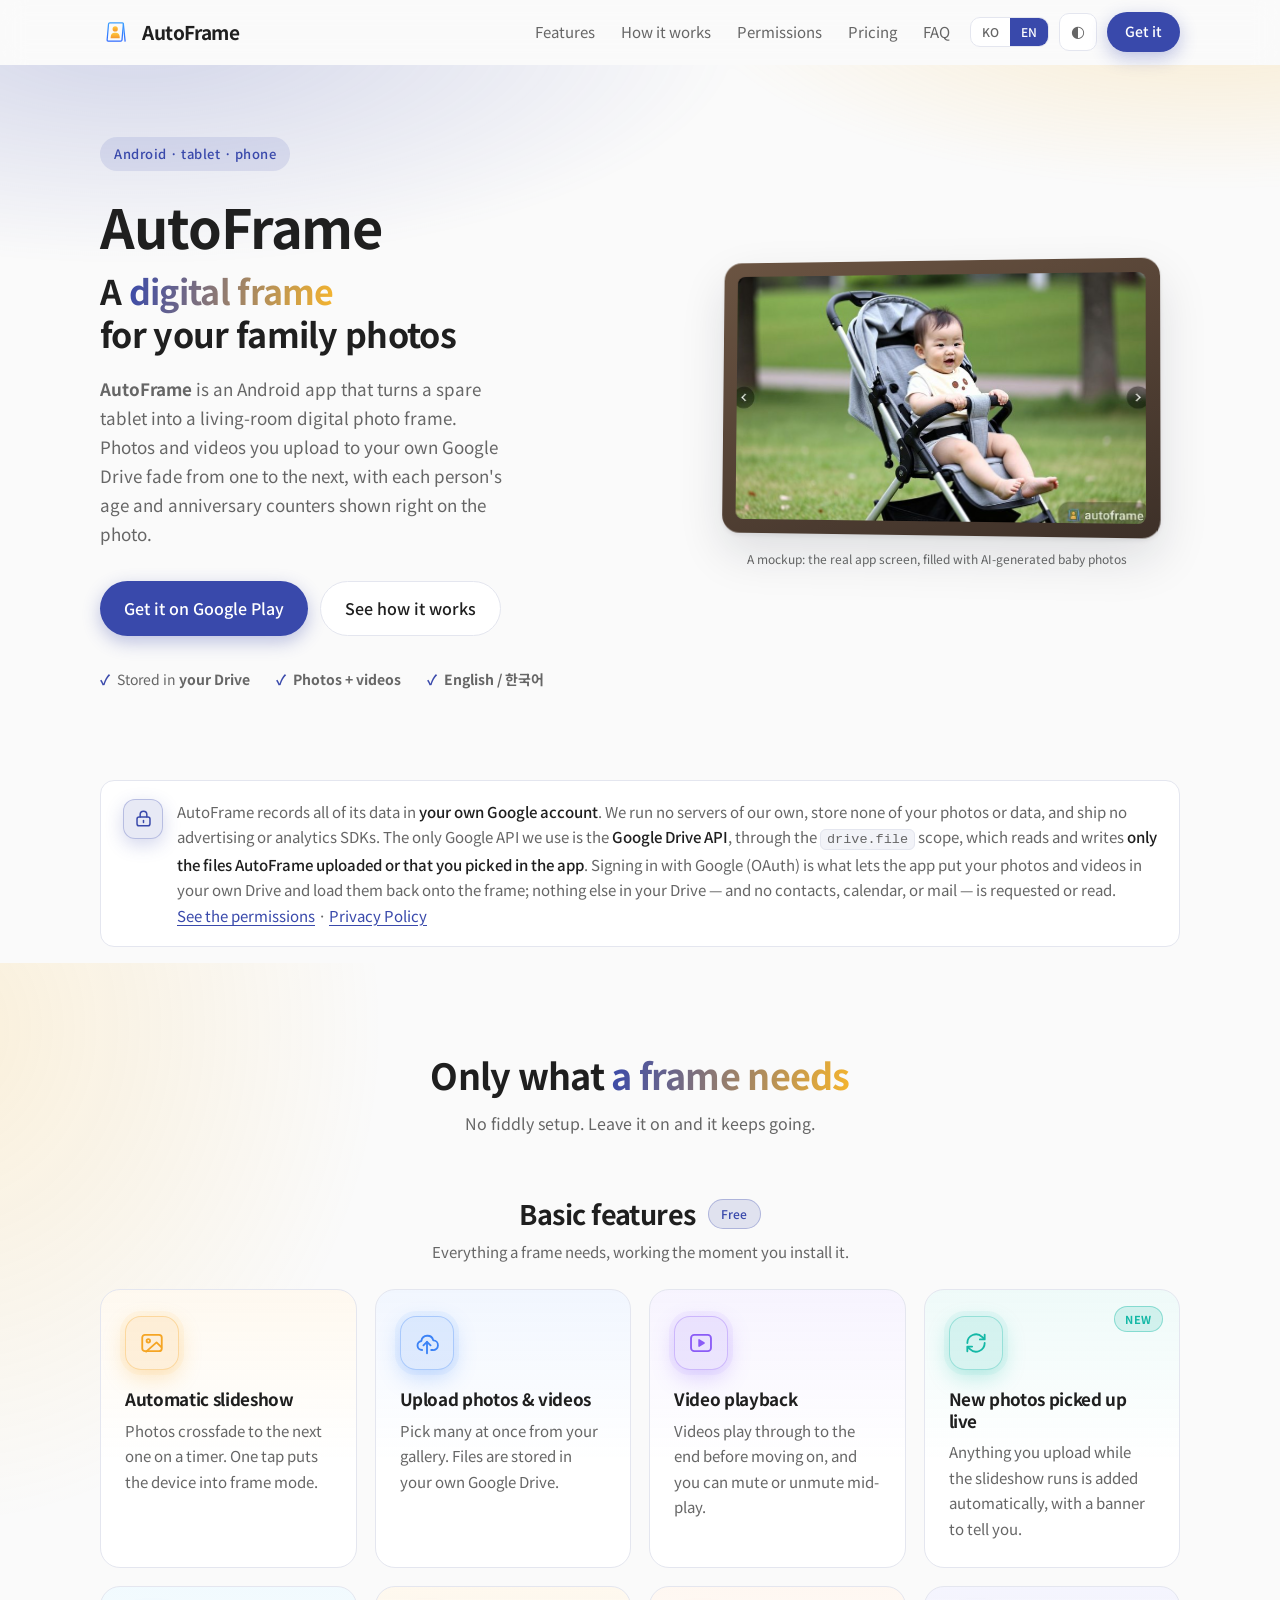
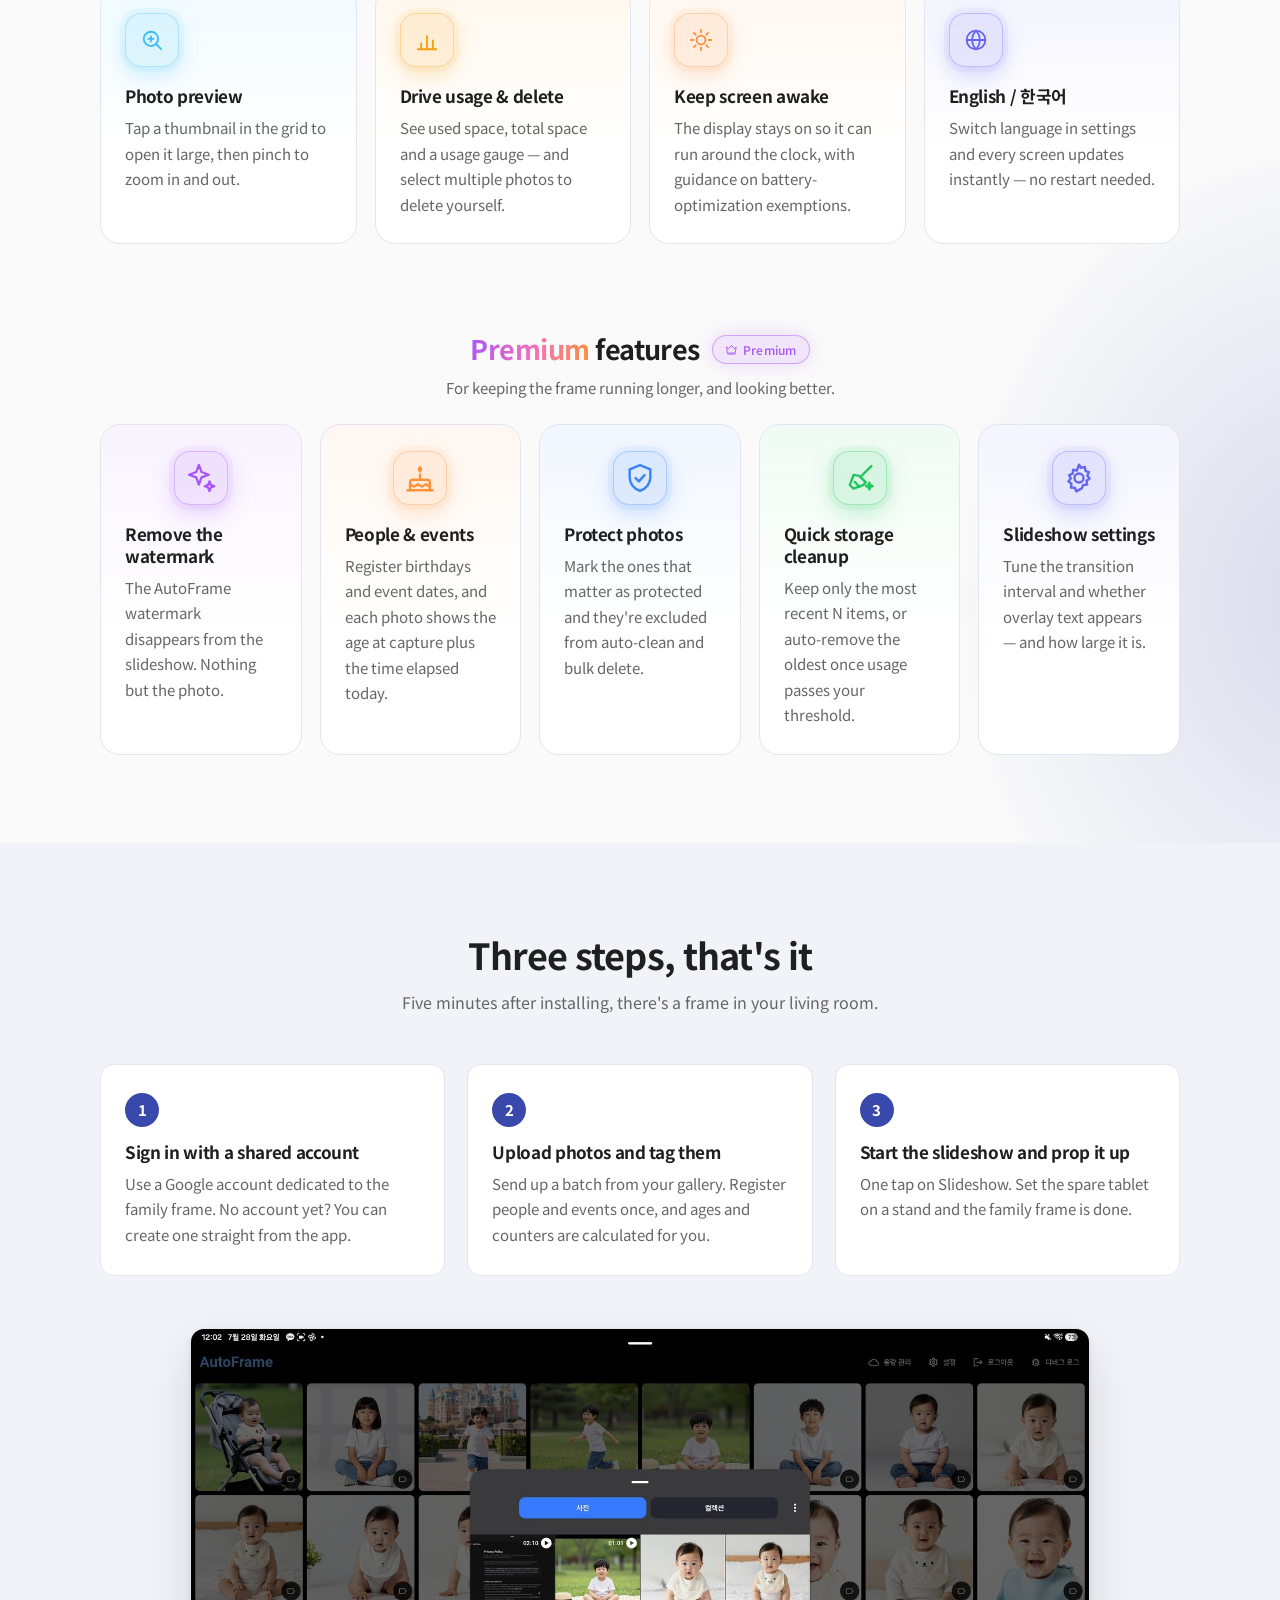
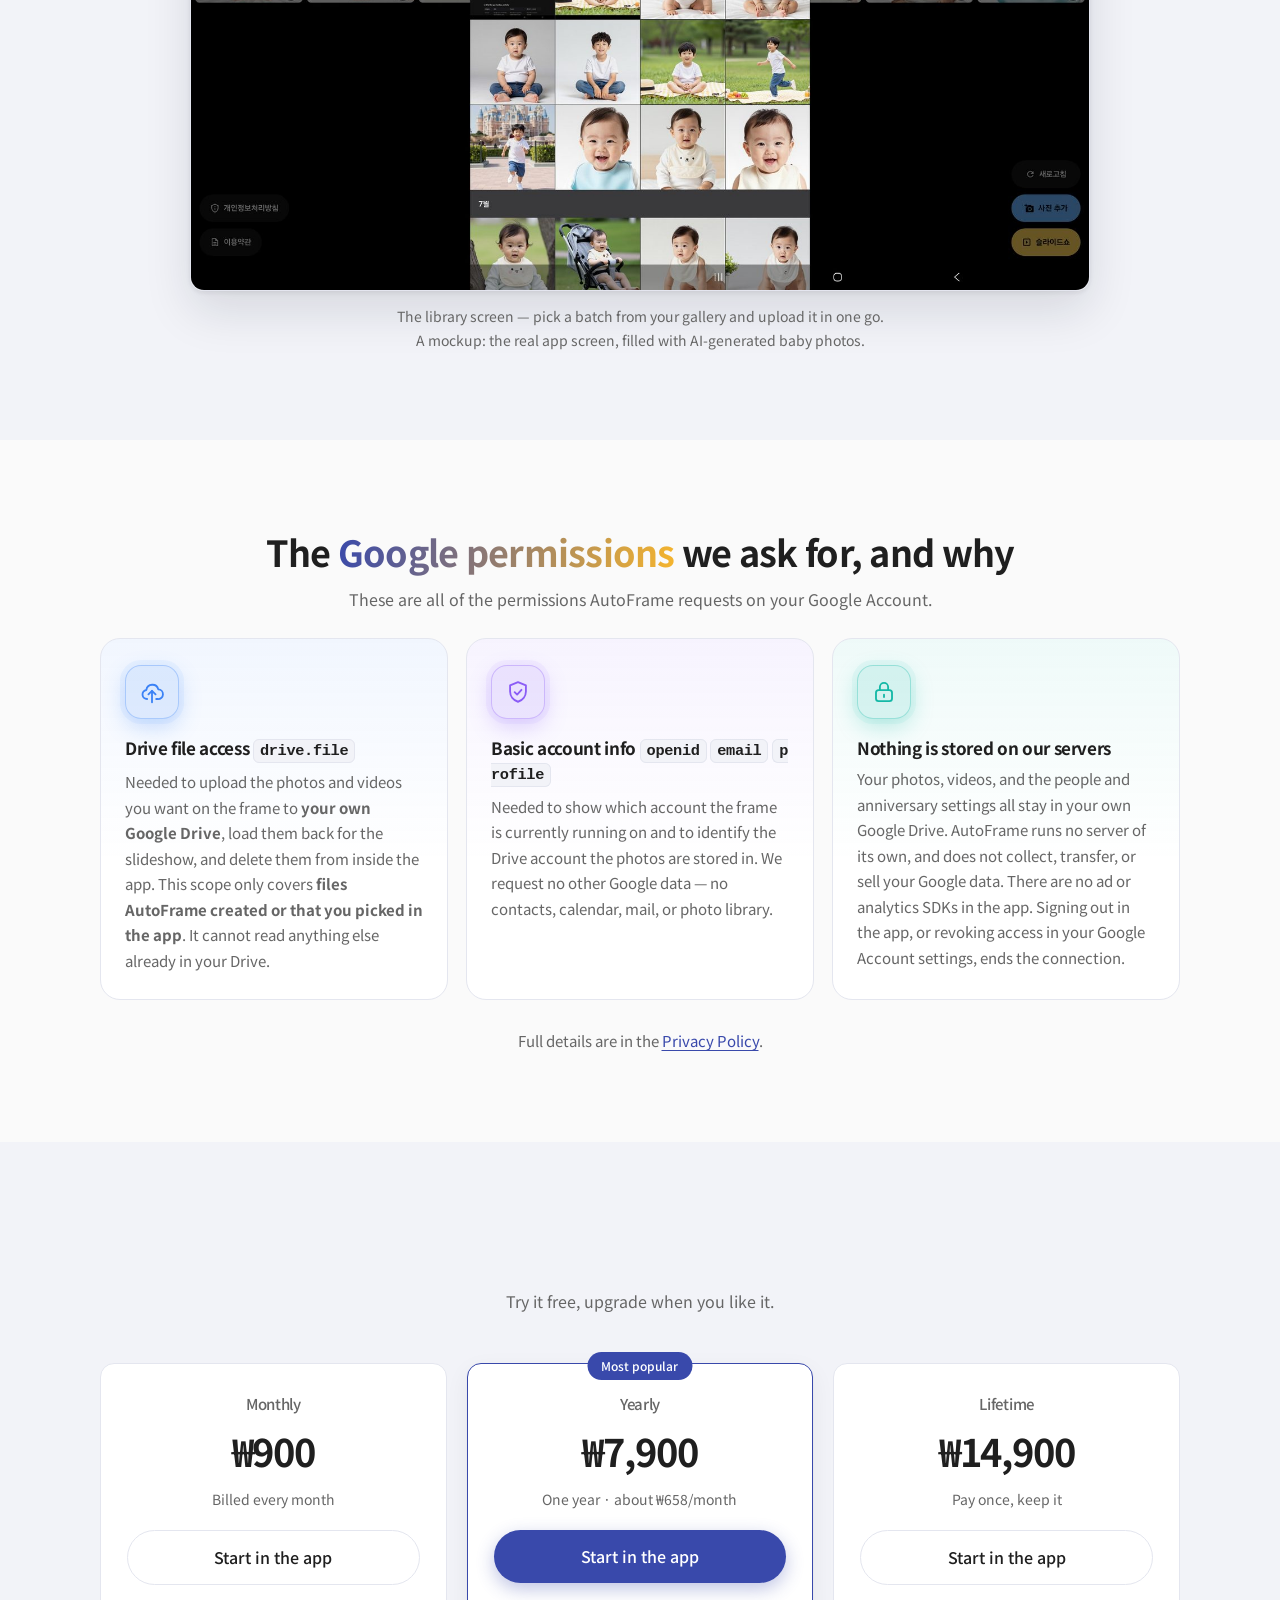
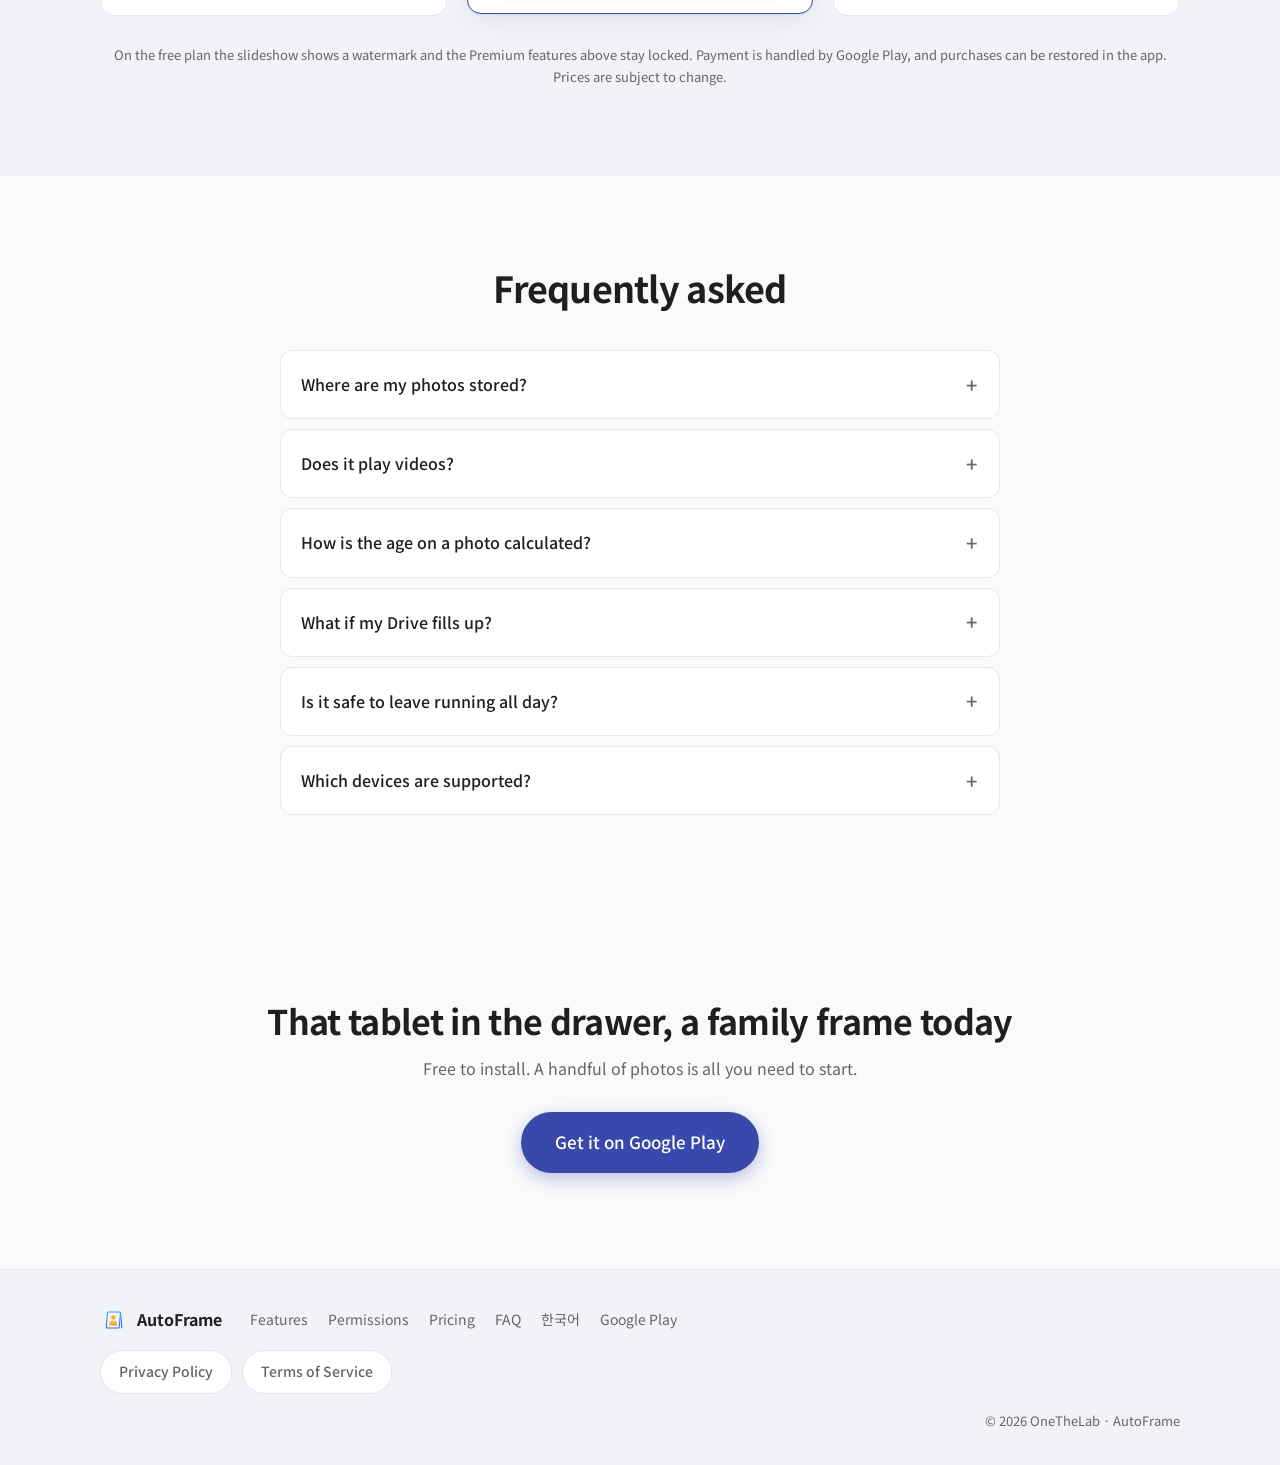
==== commit 5031328e: "Serve English at the root and move Korean under /ko/ The OAuth reviewers read the registered homepag" ====
--- a/index.html
+++ b/index.html
@@ -1,17 +1,17 @@
 <!DOCTYPE html>
-<html lang="ko">
+<html lang="en">
 <head>
 <meta charset="UTF-8">
 <meta name="viewport" content="width=device-width, initial-scale=1">
-<title>AutoFrame — 가족 사진을 자동으로 보여주는 디지털 액자</title>
-<meta name="description" content="안 쓰는 태블릿을 가족 액자로. 내 Google Drive의 사진·동영상이 자동으로 넘어가고, 아이 나이와 기념일 경과 시간이 함께 표시됩니다.">
+<title>AutoFrame — A digital photo frame that plays your family photos</title>
+<meta name="description" content="Turn a spare tablet into a family photo frame. Photos and videos from your own Google Drive play automatically, with ages and anniversary counters right on the photo.">
 <meta name="theme-color" content="#3949AB">
 <link rel="icon" href="assets/mark.svg" type="image/svg+xml">
-<link rel="alternate" hreflang="ko" href="./">
-<link rel="alternate" hreflang="en" href="en/">
+<link rel="alternate" hreflang="ko" href="ko/">
+<link rel="alternate" hreflang="en" href="./">
 <link rel="alternate" hreflang="x-default" href="./">
-<meta property="og:title" content="AutoFrame — 가족 사진 디지털 액자">
-<meta property="og:description" content="안 쓰는 태블릿을 가족 액자로. 사진이 자동으로 넘어가고 아이 나이가 함께 표시됩니다.">
+<meta property="og:title" content="AutoFrame — Family digital photo frame">
+<meta property="og:description" content="Turn a spare tablet into a family photo frame. Photos play automatically, with ages shown on each photo.">
 <meta property="og:type" content="website">
 <meta property="og:image" content="assets/feature.png">
 <link rel="preconnect" href="https://fonts.googleapis.com">
@@ -71,7 +71,7 @@
   </symbol>
 </svg>
 
-<a class="skip" href="#features">본문 바로가기</a>
+<a class="skip" href="#features">Skip to content</a>
 
 <header class="nav" id="nav">
   <div class="wrap nav-inner">
@@ -80,21 +80,21 @@
       <span>AutoFrame</span>
     </a>
     <nav class="nav-links">
-      <a href="#features">기능</a>
-      <a href="#how">사용법</a>
-      <a href="#data">권한</a>
-      <a href="#pricing">가격</a>
+      <a href="#features">Features</a>
+      <a href="#how">How it works</a>
+      <a href="#data">Permissions</a>
+      <a href="#pricing">Pricing</a>
       <a href="#faq">FAQ</a>
     </nav>
     <div class="nav-actions">
-      <div class="lang" role="group" aria-label="언어 선택">
-        <a class="is-on" href="./" aria-current="page" hreflang="ko">KO</a>
-        <a href="en/" hreflang="en" data-lang-switch="en">EN</a>
-      </div>
-      <button class="theme-toggle" id="themeToggle" type="button" aria-label="테마 전환">
+      <div class="lang" role="group" aria-label="Language">
+        <a href="ko/" hreflang="ko" data-lang-switch="ko">KO</a>
+        <a class="is-on" href="./" aria-current="page" hreflang="en">EN</a>
+      </div>
+      <button class="theme-toggle" id="themeToggle" type="button" aria-label="Toggle theme">
         <span class="theme-icon" aria-hidden="true">◐</span>
       </button>
-      <a class="btn btn-primary btn-sm" href="https://play.google.com/store/apps/details?id=com.onethelab.autoframe" target="_blank" rel="noopener">받기</a>
+      <a class="btn btn-primary btn-sm" href="https://play.google.com/store/apps/details?id=com.onethelab.autoframe" target="_blank" rel="noopener">Get it</a>
     </div>
   </div>
 </header>
@@ -105,22 +105,22 @@
   <section class="hero">
     <div class="wrap hero-inner">
       <div class="hero-copy reveal">
-        <p class="eyebrow">Android · 태블릿 · 폰</p>
+        <p class="eyebrow">Android · tablet · phone</p>
         <h1>AutoFrame</h1>
-        <p class="hero-tagline">가족 사진을 보여주는<br><span class="grad">디지털 액자</span></p>
+        <p class="hero-tagline">A <span class="grad">digital frame</span><br>for your family photos</p>
         <p class="lead">
-          <strong>AutoFrame</strong>은 안 쓰는 안드로이드 태블릿을 거실 디지털 액자로 바꿔주는 앱입니다.
-          내 Google Drive에 올린 사진·동영상이 부드럽게 넘어가고,
-          사진 위에 아이 나이와 기념일 경과 시간이 함께 뜹니다.
+          <strong>AutoFrame</strong> is an Android app that turns a spare tablet into a living-room digital photo frame.
+          Photos and videos you upload to your own Google Drive fade from one to the next,
+          with each person's age and anniversary counters shown right on the photo.
         </p>
         <div class="cta-row">
-          <a class="btn btn-primary" href="https://play.google.com/store/apps/details?id=com.onethelab.autoframe" target="_blank" rel="noopener">Google Play에서 받기</a>
-          <a class="btn btn-ghost" href="#how">사용법 보기</a>
+          <a class="btn btn-primary" href="https://play.google.com/store/apps/details?id=com.onethelab.autoframe" target="_blank" rel="noopener">Get it on Google Play</a>
+          <a class="btn btn-ghost" href="#how">See how it works</a>
         </div>
         <ul class="hero-facts">
-          <li><strong>내 Drive</strong>에 저장</li>
-          <li><strong>사진 + 동영상</strong> 재생</li>
-          <li><strong>한국어 / English</strong></li>
+          <li>Stored in <strong>your Drive</strong></li>
+          <li><strong>Photos + videos</strong></li>
+          <li><strong>English / 한국어</strong></li>
         </ul>
       </div>
 
@@ -132,10 +132,10 @@
                  srcset="assets/screens/slideshow-800.jpg 800w, assets/screens/slideshow-1600.jpg 1600w"
                  sizes="(max-width: 900px) 100vw, 440px"
                  width="1600" height="916"
-                 alt="태블릿에 띄운 AutoFrame 슬라이드쇼 화면 — 유모차에 앉은 아기 사진이 전체 화면으로 표시되고 있다">
+                 alt="The AutoFrame slideshow running full screen on a tablet, showing a baby sitting in a stroller">
           </div>
         </div>
-        <p class="frame-caption">실제 앱 화면에 가상의 AI 아기 사진으로 만들어진 목업입니다</p>
+        <p class="frame-caption">A mockup: the real app screen, filled with AI-generated baby photos</p>
       </div>
     </div>
   </section>
@@ -146,13 +146,13 @@
       <div class="trust-inner reveal">
         <span class="trust-ico" aria-hidden="true"><svg class="ic"><use href="#i-lock"/></svg></span>
         <p>
-          AutoFrame은 모든 데이터를 <strong>이용자 본인의 Google 계정</strong>에 기록합니다.
-          회사는 별도의 서버를 운영하거나 이용자의 사진·데이터를 저장하지 않으며, 광고·분석 SDK도 사용하지 않습니다.
-          사용하는 Google API는 <strong>Google Drive API</strong> 하나이며,
-          <code>drive.file</code> 범위로 <strong>AutoFrame이 업로드했거나 이용자가 앱에서 직접 고른 파일만</strong> 읽고 씁니다.
-          Google 로그인(OAuth)은 사진·동영상을 이용자 본인의 Drive에 올리고 액자에서 다시 불러오기 위해 필요하며,
-          그 외의 Drive 파일·연락처·캘린더·메일은 요청하지도, 읽지도 않습니다.
-          <a href="#data">권한 자세히 보기</a> · <a href="privacy.html">개인정보 처리방침</a>
+          AutoFrame records all of its data in <strong>your own Google account</strong>.
+          We run no servers of our own, store none of your photos or data, and ship no advertising or analytics SDKs.
+          The only Google API we use is the <strong>Google Drive API</strong>, through the <code>drive.file</code> scope, which reads and writes
+          <strong>only the files AutoFrame uploaded or that you picked in the app</strong>.
+          Signing in with Google (OAuth) is what lets the app put your photos and videos in your own Drive and load them back onto the frame;
+          nothing else in your Drive — and no contacts, calendar, or mail — is requested or read.
+          <a href="#data">See the permissions</a> · <a href="privacy.html">Privacy Policy</a>
         </p>
       </div>
     </div>
@@ -161,92 +161,92 @@
   <!-- FEATURES -->
   <section id="features" class="section section-aurora">
     <div class="wrap">
-      <h2 class="reveal">액자에 <span class="grad">필요한 것만</span></h2>
-      <p class="section-lead reveal">복잡한 설정 없이, 켜두면 계속 돌아갑니다.</p>
-
-      <!-- 기본 -->
+      <h2 class="reveal">Only what <span class="grad">a frame needs</span></h2>
+      <p class="section-lead reveal">No fiddly setup. Leave it on and it keeps going.</p>
+
+      <!-- basic -->
       <div class="sub-head reveal">
-        <h3 class="sub-title">기본 기능</h3>
-        <span class="chip chip-free">무료</span>
-        <p class="sub-desc">설치만 하면 바로 쓸 수 있는 액자의 기본기.</p>
+        <h3 class="sub-title">Basic features</h3>
+        <span class="chip chip-free">Free</span>
+        <p class="sub-desc">Everything a frame needs, working the moment you install it.</p>
       </div>
 
       <div class="grid">
         <article class="card reveal" style="--c:#F5A524">
           <span class="ico"><svg class="ic"><use href="#i-photo"/></svg></span>
-          <h4>자동 슬라이드쇼</h4>
-          <p>일정 시간마다 크로스페이드로 부드럽게 전환. 탭 한 번으로 액자 모드가 켜집니다.</p>
+          <h4>Automatic slideshow</h4>
+          <p>Photos crossfade to the next one on a timer. One tap puts the device into frame mode.</p>
         </article>
         <article class="card reveal" style="--c:#3B82F6">
           <span class="ico"><svg class="ic"><use href="#i-upload"/></svg></span>
-          <h4>사진 · 동영상 올리기</h4>
-          <p>갤러리에서 여러 장을 한 번에 업로드. 파일은 본인 Google Drive에 저장됩니다.</p>
+          <h4>Upload photos &amp; videos</h4>
+          <p>Pick many at once from your gallery. Files are stored in your own Google Drive.</p>
         </article>
         <article class="card reveal" style="--c:#8B5CF6">
           <span class="ico"><svg class="ic"><use href="#i-play"/></svg></span>
-          <h4>동영상 재생</h4>
-          <p>영상은 끝까지 재생한 뒤 다음 항목으로. 재생 중 음소거를 켜고 끌 수 있습니다.</p>
+          <h4>Video playback</h4>
+          <p>Videos play through to the end before moving on, and you can mute or unmute mid-play.</p>
         </article>
         <article class="card reveal" style="--c:#14B8A6">
           <span class="flag">NEW</span>
           <span class="ico"><svg class="ic"><use href="#i-refresh"/></svg></span>
-          <h4>새 사진 자동 반영</h4>
-          <p>슬라이드쇼 중 새로 올린 사진이 자동으로 목록에 추가되고 안내 배너가 뜹니다.</p>
+          <h4>New photos picked up live</h4>
+          <p>Anything you upload while the slideshow runs is added automatically, with a banner to tell you.</p>
         </article>
         <article class="card reveal" style="--c:#38BDF8">
           <span class="ico"><svg class="ic"><use href="#i-search"/></svg></span>
-          <h4>사진 미리보기</h4>
-          <p>격자에서 사진을 탭하면 크게 열리고 확대·축소할 수 있습니다.</p>
+          <h4>Photo preview</h4>
+          <p>Tap a thumbnail in the grid to open it large, then pinch to zoom in and out.</p>
         </article>
         <article class="card reveal" style="--c:#F59E0B">
           <span class="ico"><svg class="ic"><use href="#i-gauge"/></svg></span>
-          <h4>Drive 용량 확인 · 삭제</h4>
-          <p>사용량 / 전체 용량 / 사용률 게이지 표시. 여러 사진을 골라 직접 삭제도 가능합니다.</p>
+          <h4>Drive usage &amp; delete</h4>
+          <p>See used space, total space and a usage gauge — and select multiple photos to delete yourself.</p>
         </article>
         <article class="card reveal" style="--c:#FB923C">
           <span class="ico"><svg class="ic"><use href="#i-sun"/></svg></span>
-          <h4>화면 꺼짐 방지</h4>
-          <p>액자처럼 24시간 켜둘 수 있게 화면 유지. 배터리 최적화 예외 안내도 함께 제공합니다.</p>
+          <h4>Keep screen awake</h4>
+          <p>The display stays on so it can run around the clock, with guidance on battery-optimization exemptions.</p>
         </article>
         <article class="card reveal" style="--c:#6366F1">
           <span class="ico"><svg class="ic"><use href="#i-globe"/></svg></span>
-          <h4>한국어 / English</h4>
-          <p>설정에서 언어를 바꾸면 앱 재시작 없이 모든 화면에 바로 적용됩니다.</p>
-        </article>
-      </div>
-
-      <!-- 프리미엄 -->
+          <h4>English / 한국어</h4>
+          <p>Switch language in settings and every screen updates instantly — no restart needed.</p>
+        </article>
+      </div>
+
+      <!-- premium -->
       <div class="sub-head sub-head-premium reveal">
-        <h3 class="sub-title"><span class="grad-premium">프리미엄</span> 기능</h3>
+        <h3 class="sub-title"><span class="grad-premium">Premium</span> features</h3>
         <span class="chip chip-premium"><svg class="ic"><use href="#i-crown"/></svg>Premium</span>
-        <p class="sub-desc">액자를 오래, 예쁘게 쓰기 위한 기능들.</p>
+        <p class="sub-desc">For keeping the frame running longer, and looking better.</p>
       </div>
 
       <div class="grid grid-premium">
         <article class="card card-premium reveal" style="--c:#A855F7">
           <span class="ico"><svg class="ic"><use href="#i-sparkle"/></svg></span>
-          <h4>워터마크 제거</h4>
-          <p>슬라이드쇼 화면의 AutoFrame 워터마크가 사라집니다. 사진만 깨끗하게.</p>
+          <h4>Remove the watermark</h4>
+          <p>The AutoFrame watermark disappears from the slideshow. Nothing but the photo.</p>
         </article>
         <article class="card card-premium reveal" style="--c:#FB923C">
           <span class="ico"><svg class="ic"><use href="#i-cake"/></svg></span>
-          <h4>인물 &amp; 이벤트</h4>
-          <p>인물의 생년월일, 이벤트 기준일을 등록하면 촬영 당시 나이와 현재 기준 경과 시간이 사진 위에 표시됩니다.</p>
+          <h4>People &amp; events</h4>
+          <p>Register birthdays and event dates, and each photo shows the age at capture plus the time elapsed today.</p>
         </article>
         <article class="card card-premium reveal" style="--c:#3B82F6">
           <span class="ico"><svg class="ic"><use href="#i-shield"/></svg></span>
-          <h4>사진 보호</h4>
-          <p>중요한 사진을 보호해 두면 자동 정리와 일괄 삭제에서 제외됩니다.</p>
+          <h4>Protect photos</h4>
+          <p>Mark the ones that matter as protected and they're excluded from auto-clean and bulk delete.</p>
         </article>
         <article class="card card-premium reveal" style="--c:#22C55E">
           <span class="ico"><svg class="ic"><use href="#i-broom"/></svg></span>
-          <h4>간편 저장공간 관리</h4>
-          <p>최근 N장만 남기고 정리, 사용률이 임계값을 넘으면 오래된 사진부터 자동 정리.</p>
+          <h4>Quick storage cleanup</h4>
+          <p>Keep only the most recent N items, or auto-remove the oldest once usage passes your threshold.</p>
         </article>
         <article class="card card-premium reveal" style="--c:#6366F1">
           <span class="ico"><svg class="ic"><use href="#i-gear"/></svg></span>
-          <h4>슬라이드쇼 설정</h4>
-          <p>전환 주기, 사진 위 글씨 표시 여부와 크기를 취향대로 조절할 수 있습니다.</p>
+          <h4>Slideshow settings</h4>
+          <p>Tune the transition interval and whether overlay text appears — and how large it is.</p>
         </article>
       </div>
     </div>
@@ -255,24 +255,24 @@
   <!-- HOW -->
   <section id="how" class="section section-alt">
     <div class="wrap">
-      <h2 class="reveal">세 단계면 끝</h2>
-      <p class="section-lead reveal">설치하고 5분이면 거실에 액자가 생깁니다.</p>
+      <h2 class="reveal">Three steps, that's it</h2>
+      <p class="section-lead reveal">Five minutes after installing, there's a frame in your living room.</p>
 
       <ol class="steps">
         <li class="step reveal">
           <span class="step-no">1</span>
-          <h3>전용 계정으로 로그인</h3>
-          <p>가족 공용 액자용 Google 계정으로 로그인합니다. 계정이 없으면 앱에서 바로 만들 수 있습니다.</p>
+          <h3>Sign in with a shared account</h3>
+          <p>Use a Google account dedicated to the family frame. No account yet? You can create one straight from the app.</p>
         </li>
         <li class="step reveal">
           <span class="step-no">2</span>
-          <h3>사진 올리고 태그 달기</h3>
-          <p>갤러리에서 여러 장을 한 번에 업로드. 인물·이벤트를 등록해 두면 나이와 경과 시간이 자동 계산됩니다.</p>
+          <h3>Upload photos and tag them</h3>
+          <p>Send up a batch from your gallery. Register people and events once, and ages and counters are calculated for you.</p>
         </li>
         <li class="step reveal">
           <span class="step-no">3</span>
-          <h3>슬라이드쇼 켜고 세워두기</h3>
-          <p>슬라이드쇼 버튼 한 번. 안 쓰는 태블릿을 거치대에 올려두면 가족 액자 완성입니다.</p>
+          <h3>Start the slideshow and prop it up</h3>
+          <p>One tap on Slideshow. Set the spare tablet on a stand and the family frame is done.</p>
         </li>
       </ol>
 
@@ -282,8 +282,8 @@
              srcset="assets/screens/library-800.jpg 800w, assets/screens/library-1600.jpg 1600w"
              sizes="(max-width: 900px) 100vw, 900px"
              width="1600" height="999" loading="lazy" decoding="async"
-             alt="AutoFrame 사진 목록 화면. 격자로 정렬된 가족 사진 위에 갤러리 선택 창이 열려 있다">
-        <figcaption>사진 목록 화면 — 갤러리에서 여러 장을 골라 한 번에 올립니다.<br>실제 앱 화면에 가상의 AI 아기 사진으로 만들어진 목업입니다.</figcaption>
+             alt="The AutoFrame library screen: family photos in a grid with the gallery picker open on top">
+        <figcaption>The library screen — pick a batch from your gallery and upload it in one go.<br>A mockup: the real app screen, filled with AI-generated baby photos.</figcaption>
       </figure>
     </div>
   </section>
@@ -291,74 +291,74 @@
   <!-- DATA -->
   <section id="data" class="section">
     <div class="wrap">
-      <h2 class="reveal">요청하는 <span class="grad">Google 권한</span>과 그 이유</h2>
-      <p class="section-lead reveal">AutoFrame이 Google 계정에 요청하는 권한은 아래가 전부입니다.</p>
+      <h2 class="reveal">The <span class="grad">Google permissions</span> we ask for, and why</h2>
+      <p class="section-lead reveal">These are all of the permissions AutoFrame requests on your Google Account.</p>
 
       <div class="grid">
         <article class="card reveal" style="--c:#3B82F6">
           <span class="ico"><svg class="ic"><use href="#i-upload"/></svg></span>
-          <h4>Drive 파일 접근 <code>drive.file</code></h4>
+          <h4>Drive file access <code>drive.file</code></h4>
           <p>
-            액자에 띄울 사진·동영상을 <strong>이용자 본인의 Google Drive</strong>에 올리고, 슬라이드쇼로 다시 불러오고, 앱에서 지우기 위해 필요합니다.
-            이 권한은 <strong>AutoFrame이 만들었거나 이용자가 앱에서 직접 고른 파일에만</strong> 적용됩니다. Drive에 이미 들어 있는 다른 사진·문서는 읽을 수 없습니다.
+            Needed to upload the photos and videos you want on the frame to <strong>your own Google Drive</strong>, load them back for the slideshow, and delete them from inside the app.
+            This scope only covers <strong>files AutoFrame created or that you picked in the app</strong>. It cannot read anything else already in your Drive.
           </p>
         </article>
         <article class="card reveal" style="--c:#8B5CF6">
           <span class="ico"><svg class="ic"><use href="#i-shield"/></svg></span>
-          <h4>기본 계정 정보 <code>openid</code> <code>email</code> <code>profile</code></h4>
+          <h4>Basic account info <code>openid</code> <code>email</code> <code>profile</code></h4>
           <p>
-            지금 어느 계정으로 액자가 돌아가는지 앱에 표시하고, 사진을 저장할 Drive 계정을 특정하기 위해 필요합니다.
-            연락처·캘린더·메일·사진 보관함 등 다른 Google 데이터는 요청하지 않습니다.
+            Needed to show which account the frame is currently running on and to identify the Drive account the photos are stored in.
+            We request no other Google data — no contacts, calendar, mail, or photo library.
           </p>
         </article>
         <article class="card reveal" style="--c:#14B8A6">
           <span class="ico"><svg class="ic"><use href="#i-lock"/></svg></span>
-          <h4>회사 서버에는 저장하지 않습니다</h4>
+          <h4>Nothing is stored on our servers</h4>
           <p>
-            사진·동영상과 인물·기념일 설정은 전부 이용자 본인의 Google Drive에 남습니다.
-            AutoFrame은 별도 서버를 운영하지 않고, 이용자의 Google 데이터를 수집·전송·판매하지 않으며, 광고·분석 SDK도 넣지 않았습니다.
-            앱에서 로그아웃하거나 Google 계정 설정에서 접근을 해제하면 연결이 끊깁니다.
+            Your photos, videos, and the people and anniversary settings all stay in your own Google Drive.
+            AutoFrame runs no server of its own, and does not collect, transfer, or sell your Google data. There are no ad or analytics SDKs in the app.
+            Signing out in the app, or revoking access in your Google Account settings, ends the connection.
           </p>
         </article>
       </div>
 
-      <p class="section-note reveal">자세한 내용은 <a href="privacy.html">개인정보 처리방침</a>에 있습니다.</p>
+      <p class="section-note reveal">Full details are in the <a href="privacy.html">Privacy Policy</a>.</p>
     </div>
   </section>
 
   <!-- PRICING -->
   <section id="pricing" class="section section-alt">
     <div class="wrap">
-      <h2 class="reveal">가격</h2>
-      <p class="section-lead reveal">무료로 써보고, 마음에 들면 프리미엄으로.</p>
+      <h2 class="reveal">Pricing</h2>
+      <p class="section-lead reveal">Try it free, upgrade when you like it.</p>
 
       <div class="price-grid">
         <article class="price reveal">
-          <h3>월</h3>
-          <p class="amount">900<span>원</span></p>
-          <p class="per">매월 결제</p>
-          <a class="btn btn-ghost btn-block" href="https://play.google.com/store/apps/details?id=com.onethelab.autoframe" target="_blank" rel="noopener">앱에서 시작</a>
+          <h3>Monthly</h3>
+          <p class="amount">₩900</p>
+          <p class="per">Billed every month</p>
+          <a class="btn btn-ghost btn-block" href="https://play.google.com/store/apps/details?id=com.onethelab.autoframe" target="_blank" rel="noopener">Start in the app</a>
         </article>
 
         <article class="price is-best reveal">
-          <span class="badge">가장 인기</span>
-          <h3>연</h3>
-          <p class="amount">7,900<span>원</span></p>
-          <p class="per">1년 · 월 약 658원</p>
-          <a class="btn btn-primary btn-block" href="https://play.google.com/store/apps/details?id=com.onethelab.autoframe" target="_blank" rel="noopener">앱에서 시작</a>
+          <span class="badge">Most popular</span>
+          <h3>Yearly</h3>
+          <p class="amount">₩7,900</p>
+          <p class="per">One year · about ₩658/month</p>
+          <a class="btn btn-primary btn-block" href="https://play.google.com/store/apps/details?id=com.onethelab.autoframe" target="_blank" rel="noopener">Start in the app</a>
         </article>
 
         <article class="price reveal">
-          <h3>평생</h3>
-          <p class="amount">14,900<span>원</span></p>
-          <p class="per">한 번 결제, 계속 사용</p>
-          <a class="btn btn-ghost btn-block" href="https://play.google.com/store/apps/details?id=com.onethelab.autoframe" target="_blank" rel="noopener">앱에서 시작</a>
+          <h3>Lifetime</h3>
+          <p class="amount">₩14,900</p>
+          <p class="per">Pay once, keep it</p>
+          <a class="btn btn-ghost btn-block" href="https://play.google.com/store/apps/details?id=com.onethelab.autoframe" target="_blank" rel="noopener">Start in the app</a>
         </article>
       </div>
 
       <p class="price-note reveal">
-        무료 버전에서는 슬라이드쇼에 워터마크가 표시되고 위 프리미엄 기능이 잠깁니다.
-        결제는 Google Play를 통해 처리되며, 구매는 앱 내에서 복원할 수 있습니다. 가격은 변경될 수 있습니다.
+        On the free plan the slideshow shows a watermark and the Premium features above stay locked.
+        Payment is handled by Google Play, and purchases can be restored in the app. Prices are subject to change.
       </p>
     </div>
   </section>
@@ -366,32 +366,32 @@
   <!-- FAQ -->
   <section id="faq" class="section">
     <div class="wrap wrap-narrow">
-      <h2 class="reveal">자주 묻는 질문</h2>
+      <h2 class="reveal">Frequently asked</h2>
 
       <div class="faq" id="faq-list">
         <details class="reveal">
-          <summary>사진은 어디에 저장되나요?</summary>
-          <p>본인 Google Drive에 저장됩니다. AutoFrame은 사진을 <em>보여주는</em> 액자이며 별도 저장·백업을 책임지지 않습니다. 원본은 따로 보관하세요.</p>
-        </details>
-        <details class="reveal">
-          <summary>동영상도 되나요?</summary>
-          <p>됩니다. 슬라이드쇼에서 영상은 끝까지 재생된 뒤 다음 항목으로 넘어가고, 재생 중 음소거를 켜고 끌 수 있습니다.</p>
-        </details>
-        <details class="reveal">
-          <summary>사진 위 나이는 어떻게 계산되나요?</summary>
-          <p>인물의 생년월일과 사진 촬영일을 비교해 <strong>촬영 당시 나이</strong>를, 오늘 날짜 기준으로 <strong>현재 나이</strong>를 함께 보여줍니다. 이벤트도 같은 방식으로 경과 시간을 표시합니다. 인물·이벤트 기능은 프리미엄입니다.</p>
-        </details>
-        <details class="reveal">
-          <summary>Drive 용량이 꽉 차면요?</summary>
-          <p>사용량 게이지로 상태를 확인하고 직접 골라 지울 수 있습니다. 최근 N장만 남기기와 임계값 자동 정리는 프리미엄 기능입니다. 삭제는 영구적이라 복구되지 않습니다.</p>
-        </details>
-        <details class="reveal">
-          <summary>계속 켜두면 문제 없나요?</summary>
-          <p>화면 꺼짐 방지 기능이 있고, 오래 켜둘 때 안정적으로 동작하도록 배터리 최적화 예외 등록을 안내합니다. 전원은 연결해 두는 걸 권장합니다.</p>
-        </details>
-        <details class="reveal">
-          <summary>어떤 기기에서 쓸 수 있나요?</summary>
-          <p>Android 폰·태블릿·폴더블을 지원합니다. 화면 폭에 맞춰 격자 열 수가 자동으로 늘어납니다.</p>
+          <summary>Where are my photos stored?</summary>
+          <p>In your own Google Drive. AutoFrame is a frame that <em>shows</em> photos — it is not a backup service and does not take responsibility for storing them. Keep your originals elsewhere.</p>
+        </details>
+        <details class="reveal">
+          <summary>Does it play videos?</summary>
+          <p>Yes. In the slideshow a video plays to the end before the next item, and you can toggle mute while it plays.</p>
+        </details>
+        <details class="reveal">
+          <summary>How is the age on a photo calculated?</summary>
+          <p>It compares the person's date of birth with the photo's capture date to show the <strong>age at capture</strong>, alongside their <strong>age today</strong>. Events work the same way for elapsed time. People and events are a Premium feature.</p>
+        </details>
+        <details class="reveal">
+          <summary>What if my Drive fills up?</summary>
+          <p>The usage gauge shows where you stand, and you can select and delete photos yourself. Keeping only the most recent N and threshold-based auto-clean are Premium features. Deletion is permanent and cannot be undone.</p>
+        </details>
+        <details class="reveal">
+          <summary>Is it safe to leave running all day?</summary>
+          <p>There's a keep-screen-awake option, and the app explains how to exempt itself from battery optimization for long runs. Keeping it plugged in is recommended.</p>
+        </details>
+        <details class="reveal">
+          <summary>Which devices are supported?</summary>
+          <p>Android phones, tablets and foldables. The grid adds columns automatically as the window gets wider.</p>
         </details>
       </div>
     </div>
@@ -400,9 +400,9 @@
   <!-- CTA -->
   <section class="cta">
     <div class="wrap cta-inner reveal">
-      <h2>서랍 속 태블릿, 오늘부터 가족 액자로</h2>
-      <p>설치는 무료. 사진 몇 장이면 바로 시작할 수 있습니다.</p>
-      <a class="btn btn-primary btn-lg" href="https://play.google.com/store/apps/details?id=com.onethelab.autoframe" target="_blank" rel="noopener">Google Play에서 받기</a>
+      <h2>That tablet in the drawer, a family frame today</h2>
+      <p>Free to install. A handful of photos is all you need to start.</p>
+      <a class="btn btn-primary btn-lg" href="https://play.google.com/store/apps/details?id=com.onethelab.autoframe" target="_blank" rel="noopener">Get it on Google Play</a>
     </div>
   </section>
 
@@ -415,18 +415,18 @@
       <span>AutoFrame</span>
     </div>
     <nav class="footer-links">
-      <a href="#features">기능</a>
-      <a href="#data">권한</a>
-      <a href="#pricing">가격</a>
+      <a href="#features">Features</a>
+      <a href="#data">Permissions</a>
+      <a href="#pricing">Pricing</a>
       <a href="#faq">FAQ</a>
-      <a href="en/" hreflang="en">English</a>
+      <a href="ko/" hreflang="ko">한국어</a>
       <a href="https://play.google.com/store/apps/details?id=com.onethelab.autoframe" target="_blank" rel="noopener">Google Play</a>
     </nav>
     <div class="legal-links">
-      <a class="btn btn-outline" href="privacy.html">개인정보 처리방침</a>
-      <a class="btn btn-outline" href="terms.html">이용약관</a>
-    </div>
-    <p class="copy">© <span id="year">2026</span> 원더랩(OneTheLab) · AutoFrame</p>
+      <a class="btn btn-outline" href="privacy.html">Privacy Policy</a>
+      <a class="btn btn-outline" href="terms.html">Terms of Service</a>
+    </div>
+    <p class="copy">© <span id="year">2026</span> OneTheLab · AutoFrame</p>
   </div>
 </footer>
 
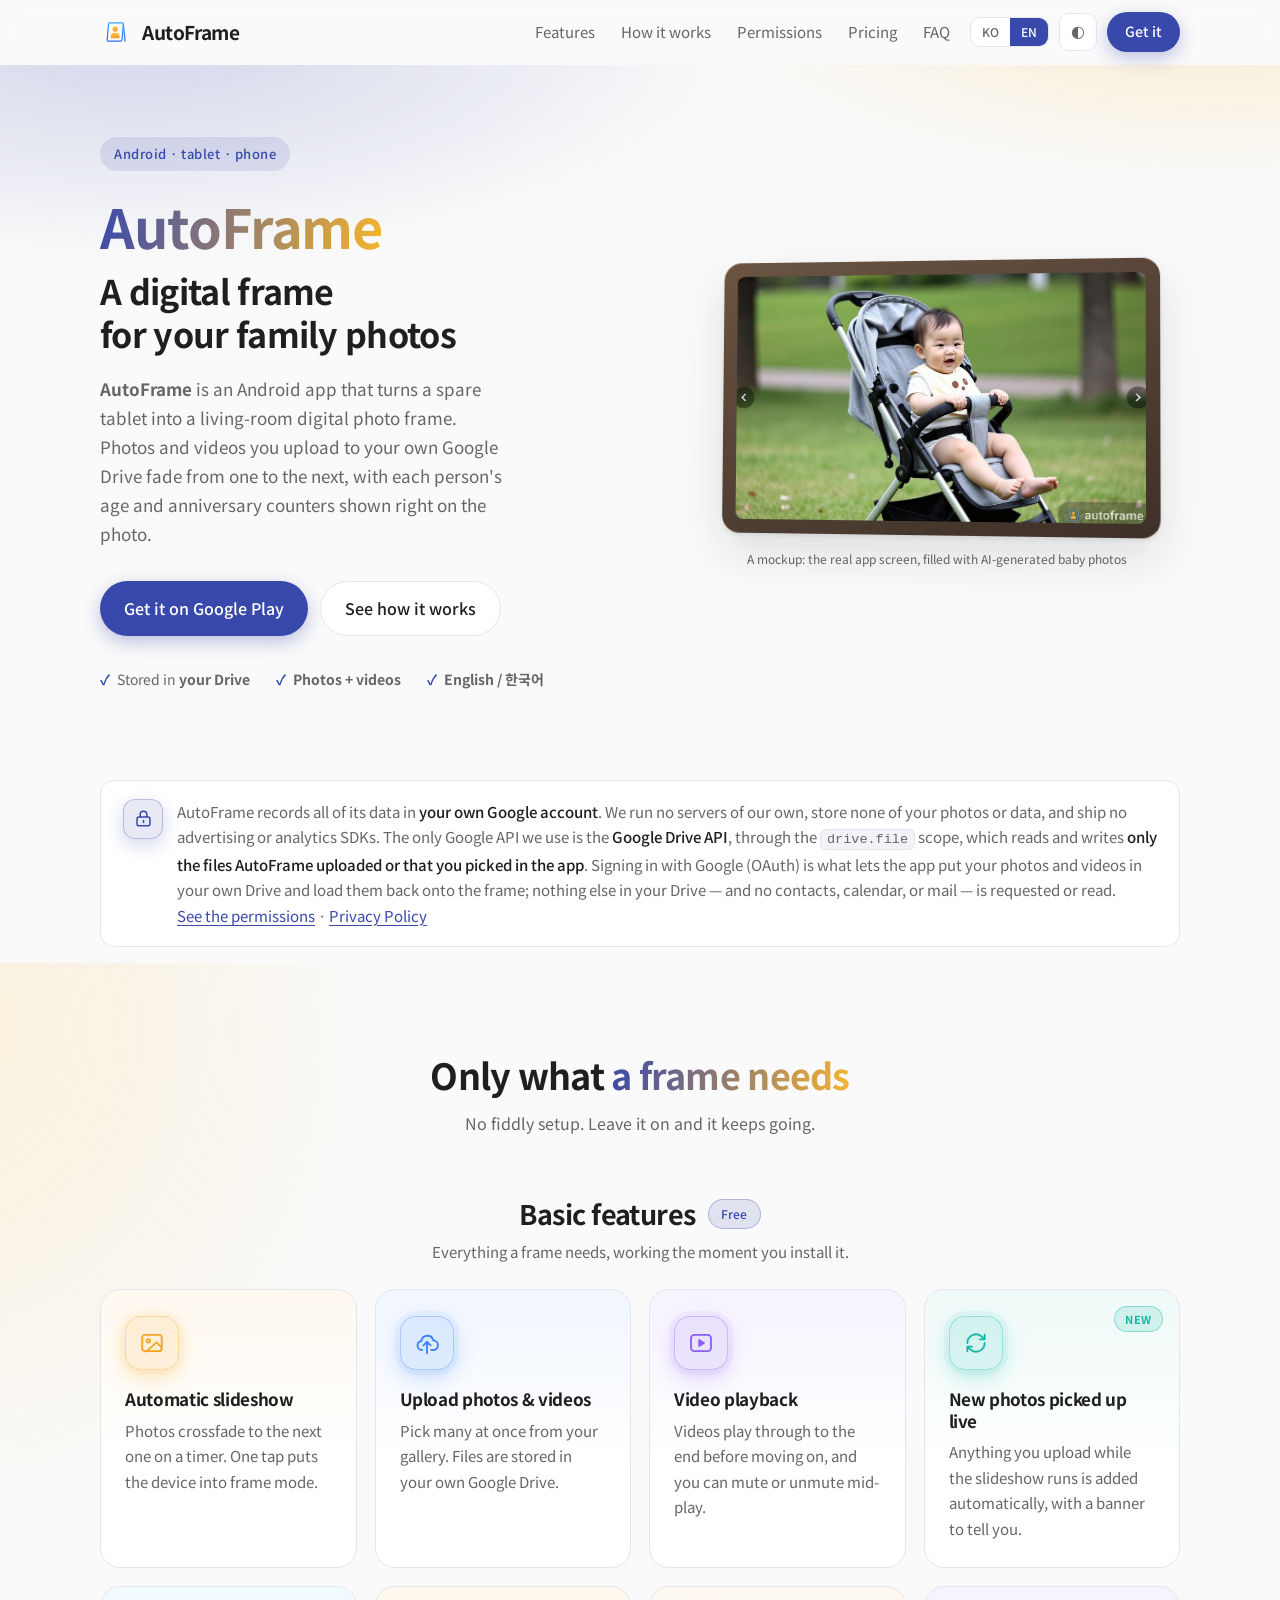
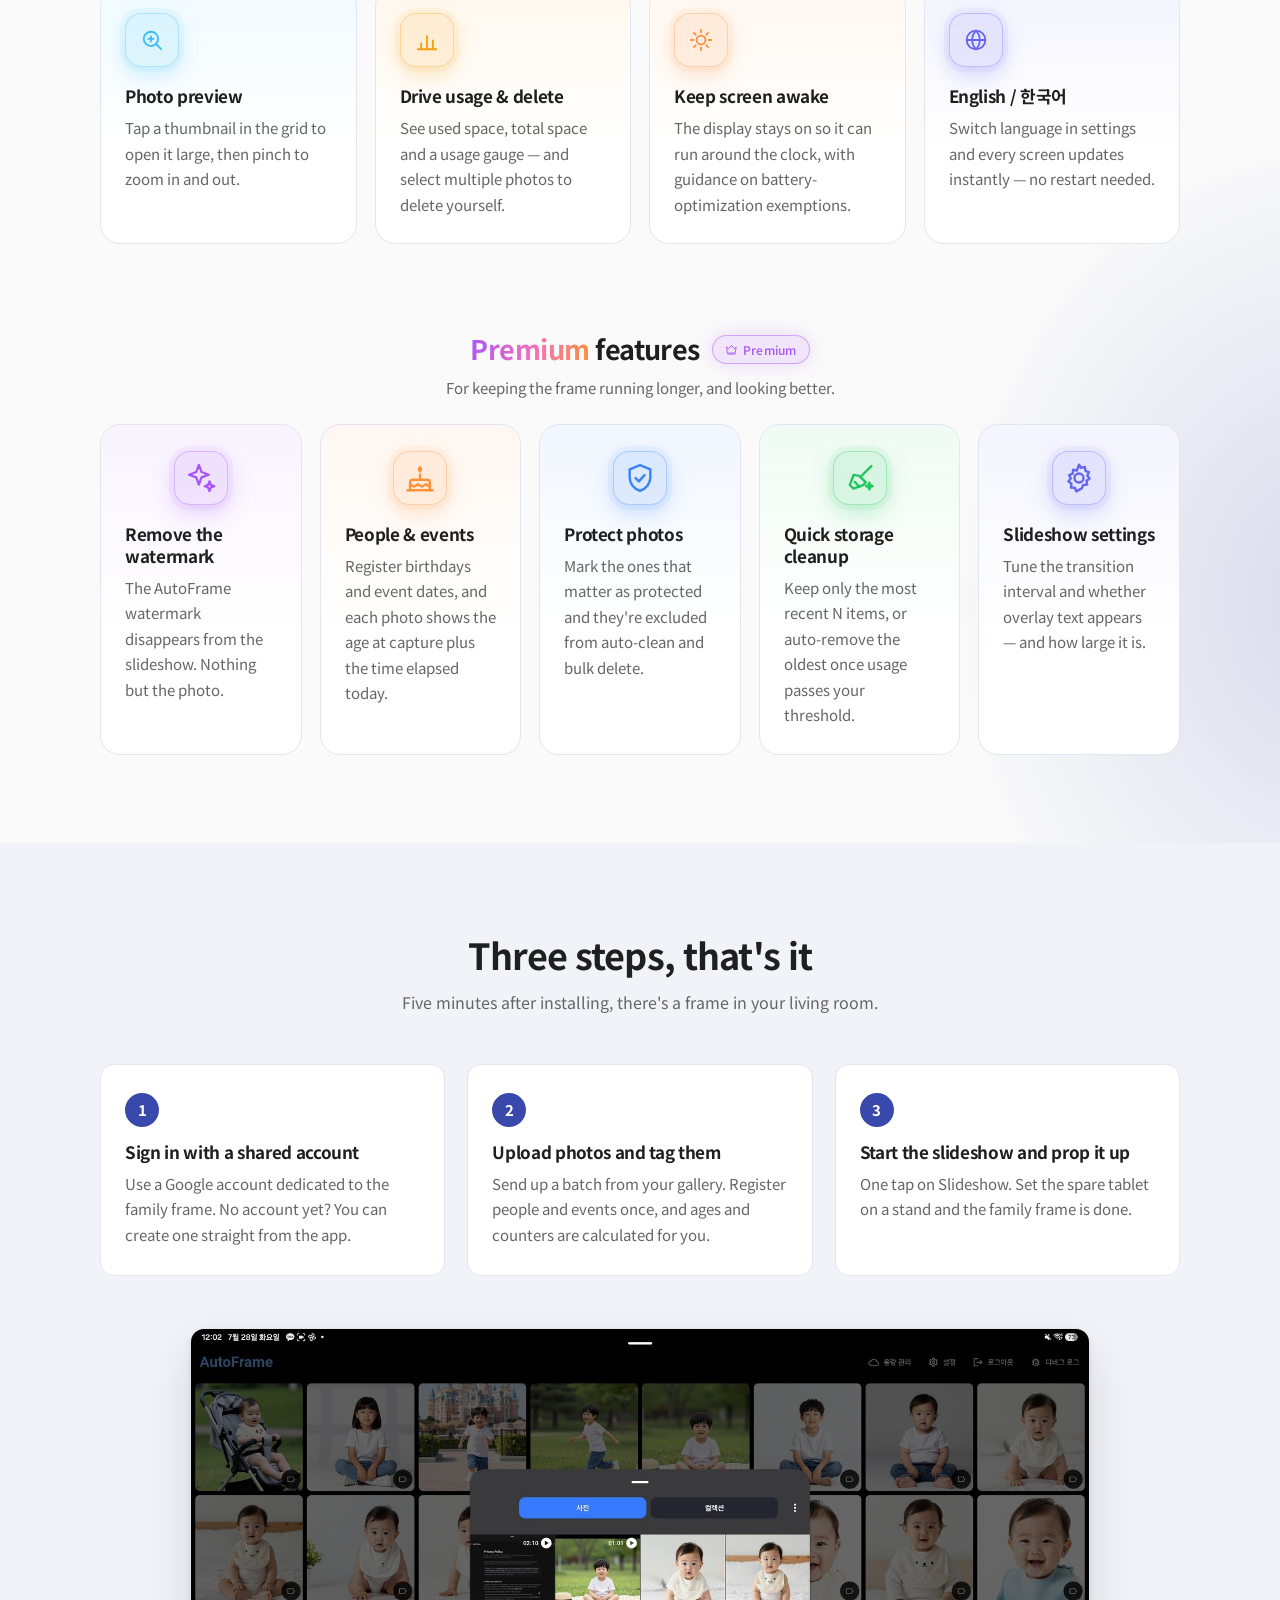
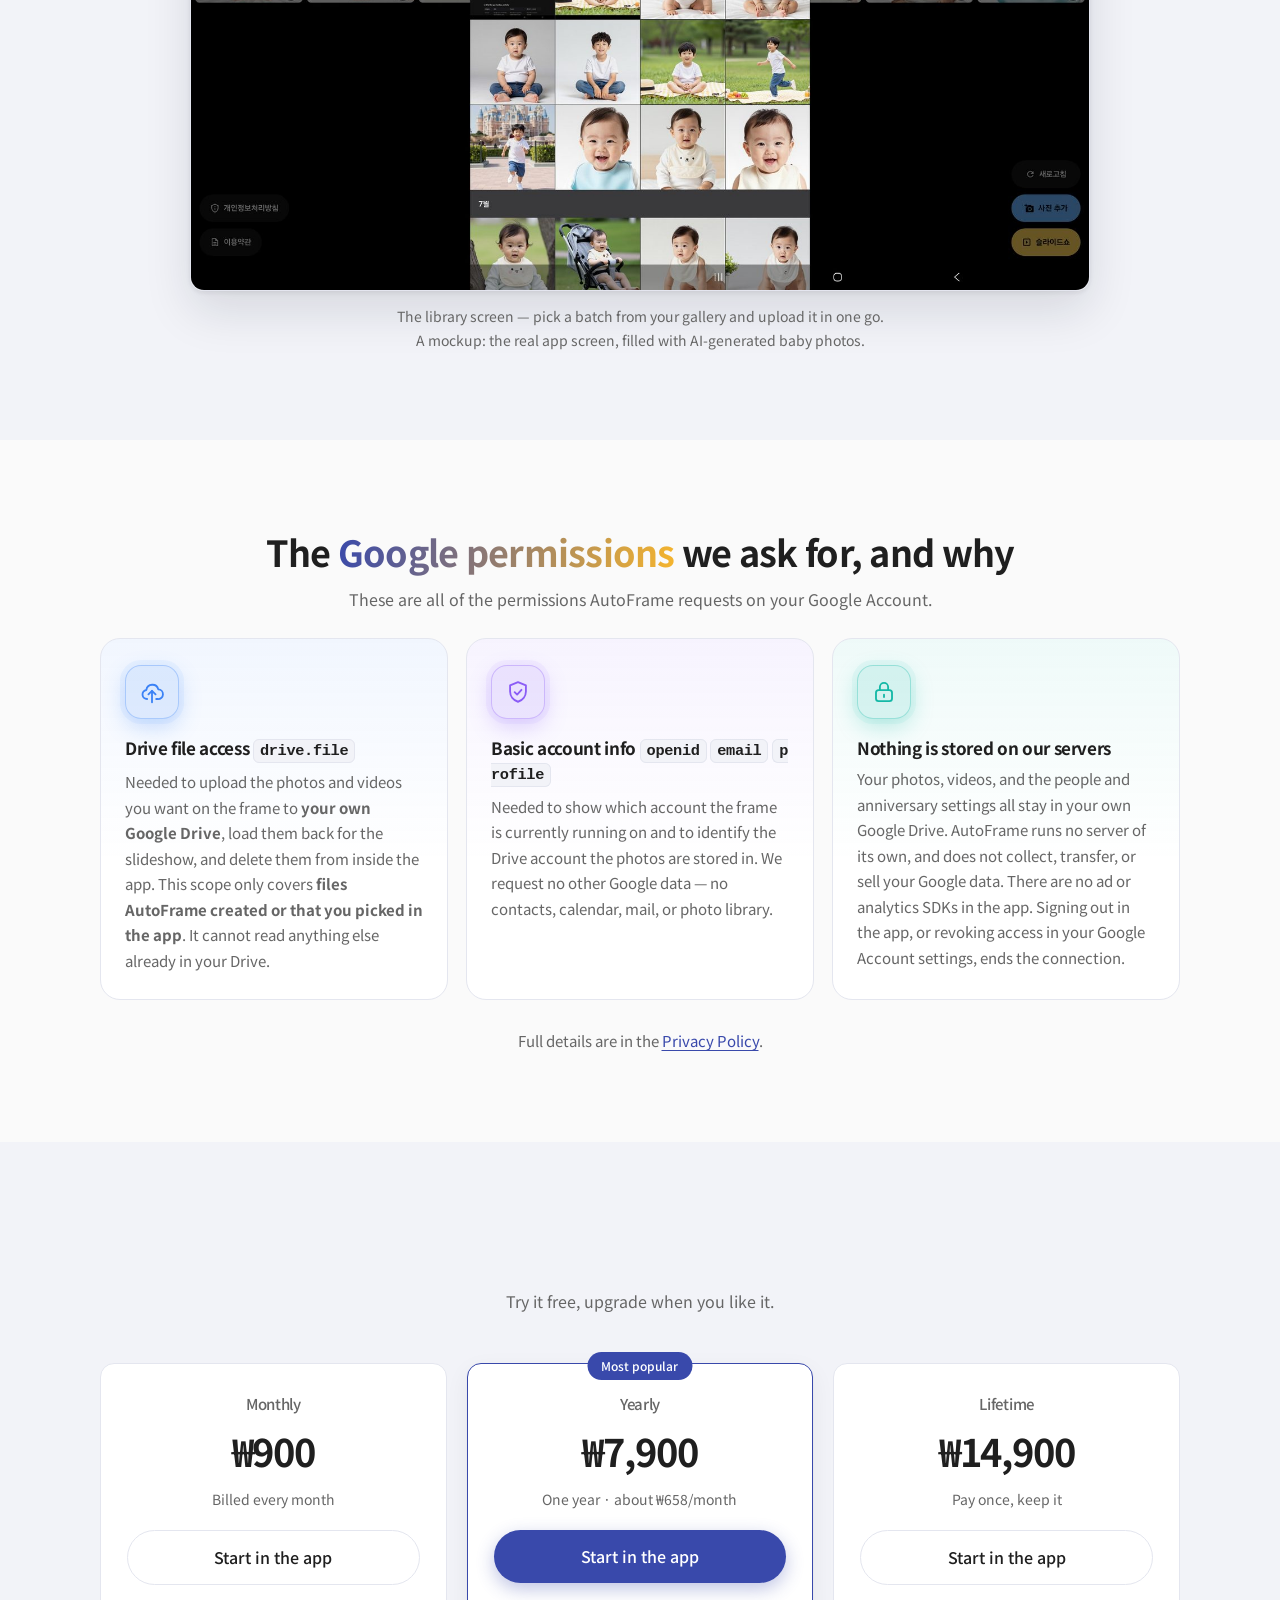
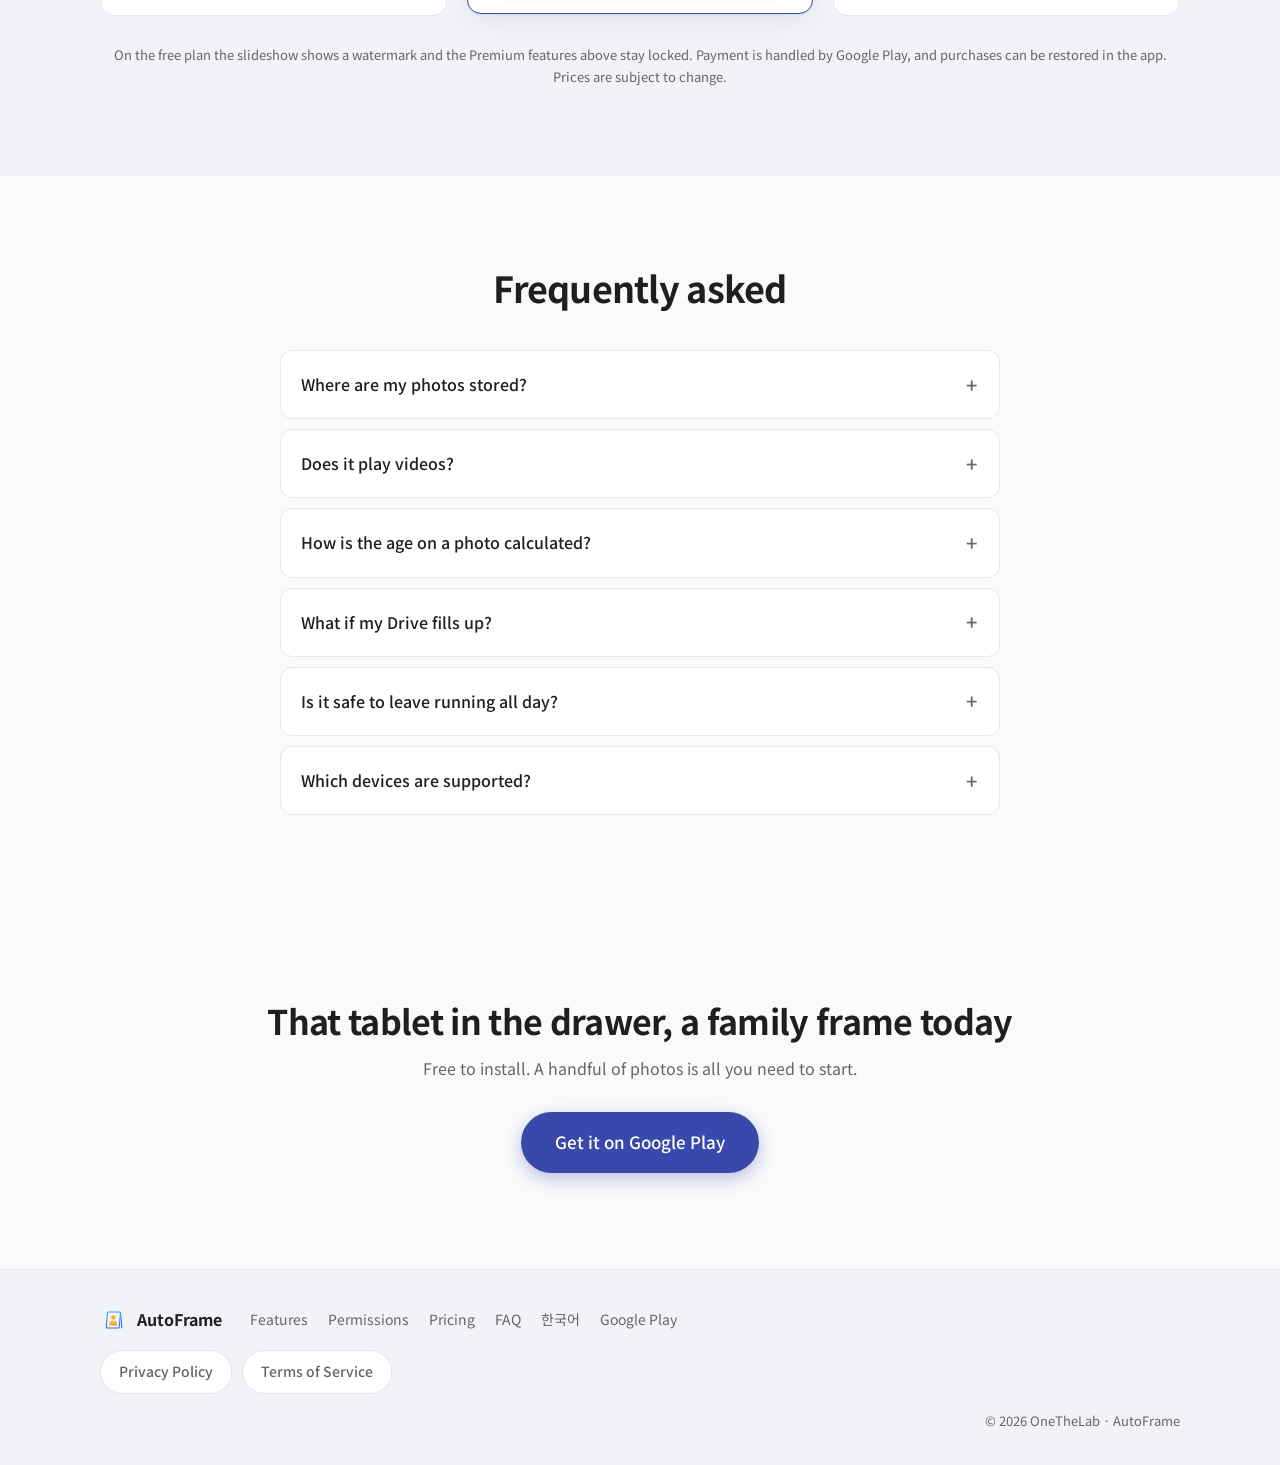
==== commit ce489b71: "Move the hero gradient onto the AutoFrame wordmark The product name now carries the brand gradient a" ====
--- a/index.html
+++ b/index.html
@@ -3,7 +3,7 @@
 <head>
 <meta charset="UTF-8">
 <meta name="viewport" content="width=device-width, initial-scale=1">
-<title>AutoFrame — A digital photo frame that plays your family photos</title>
+<title>AutoFrame</title>
 <meta name="description" content="Turn a spare tablet into a family photo frame. Photos and videos from your own Google Drive play automatically, with ages and anniversary counters right on the photo.">
 <meta name="theme-color" content="#3949AB">
 <link rel="icon" href="assets/mark.svg" type="image/svg+xml">
@@ -106,8 +106,8 @@
     <div class="wrap hero-inner">
       <div class="hero-copy reveal">
         <p class="eyebrow">Android · tablet · phone</p>
-        <h1>AutoFrame</h1>
-        <p class="hero-tagline">A <span class="grad">digital frame</span><br>for your family photos</p>
+        <h1><span class="grad">AutoFrame</span></h1>
+        <p class="hero-tagline">A digital frame<br>for your family photos</p>
         <p class="lead">
           <strong>AutoFrame</strong> is an Android app that turns a spare tablet into a living-room digital photo frame.
           Photos and videos you upload to your own Google Drive fade from one to the next,
